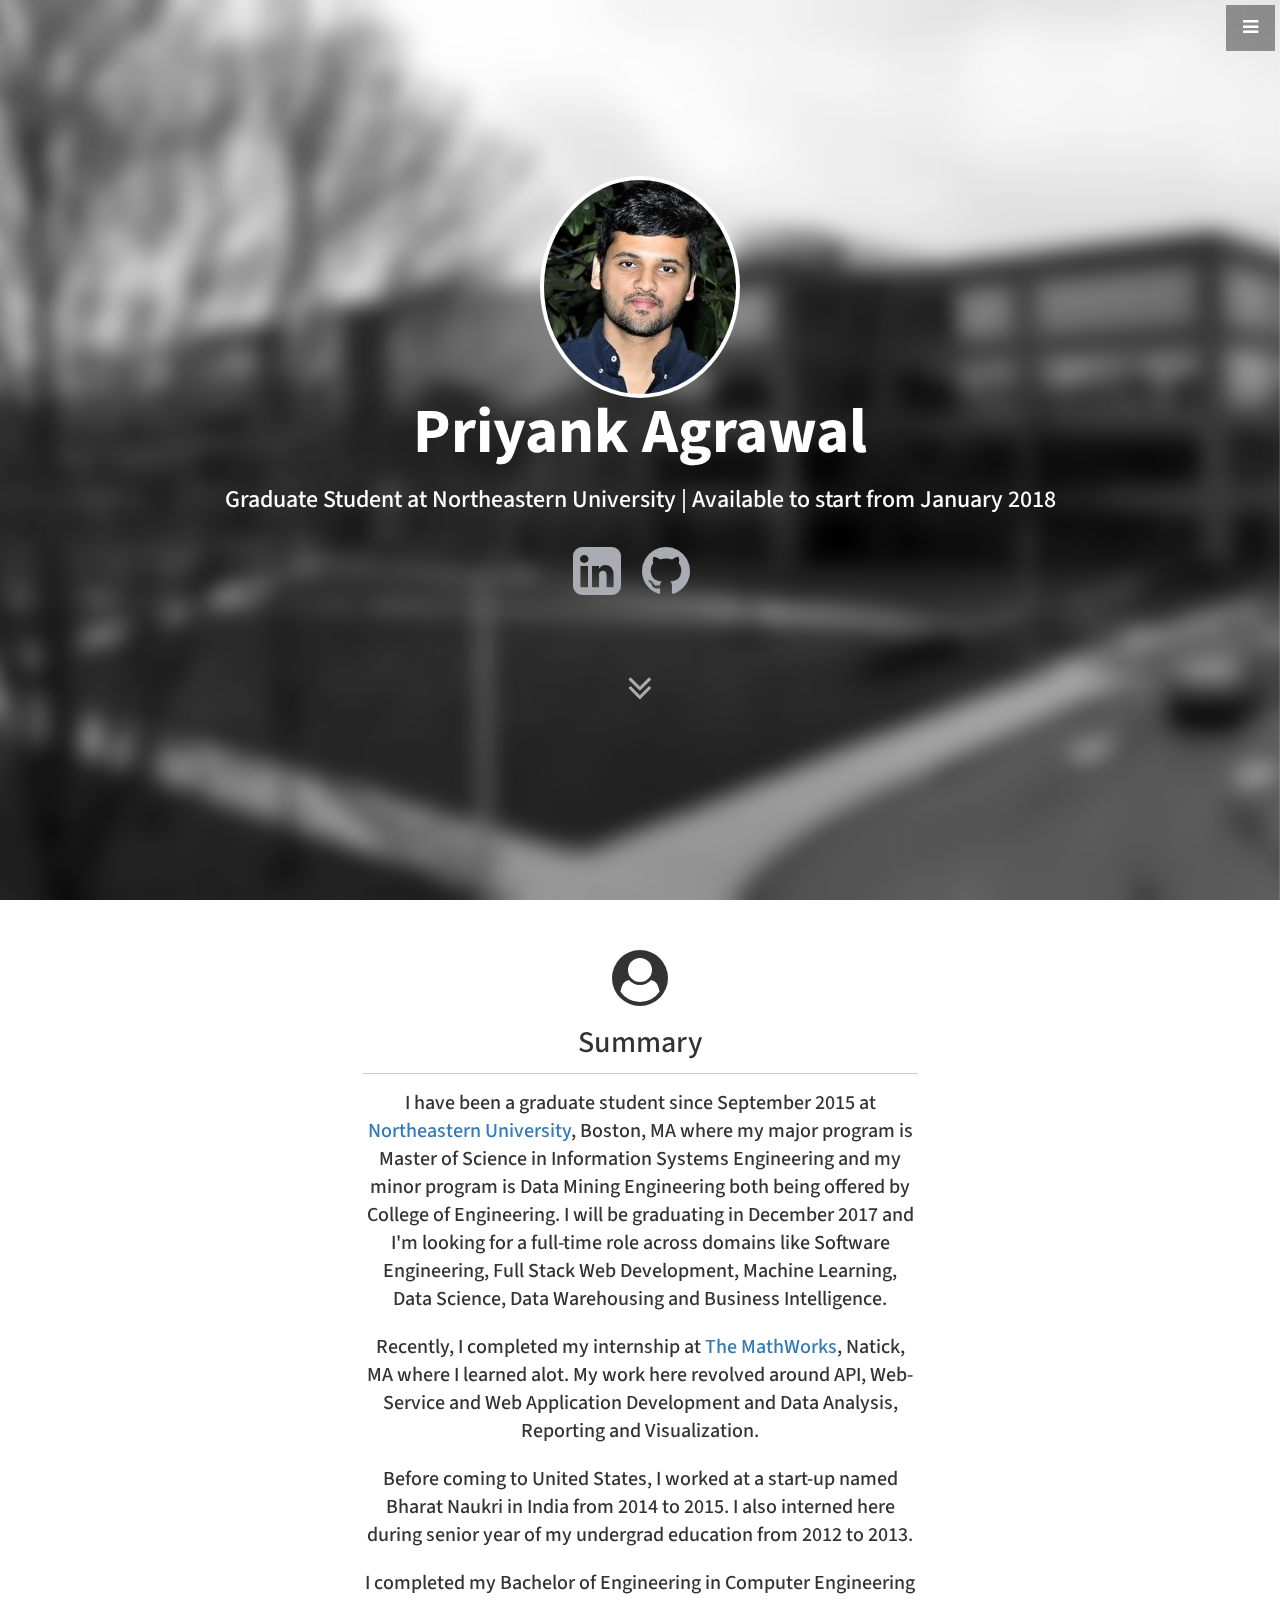
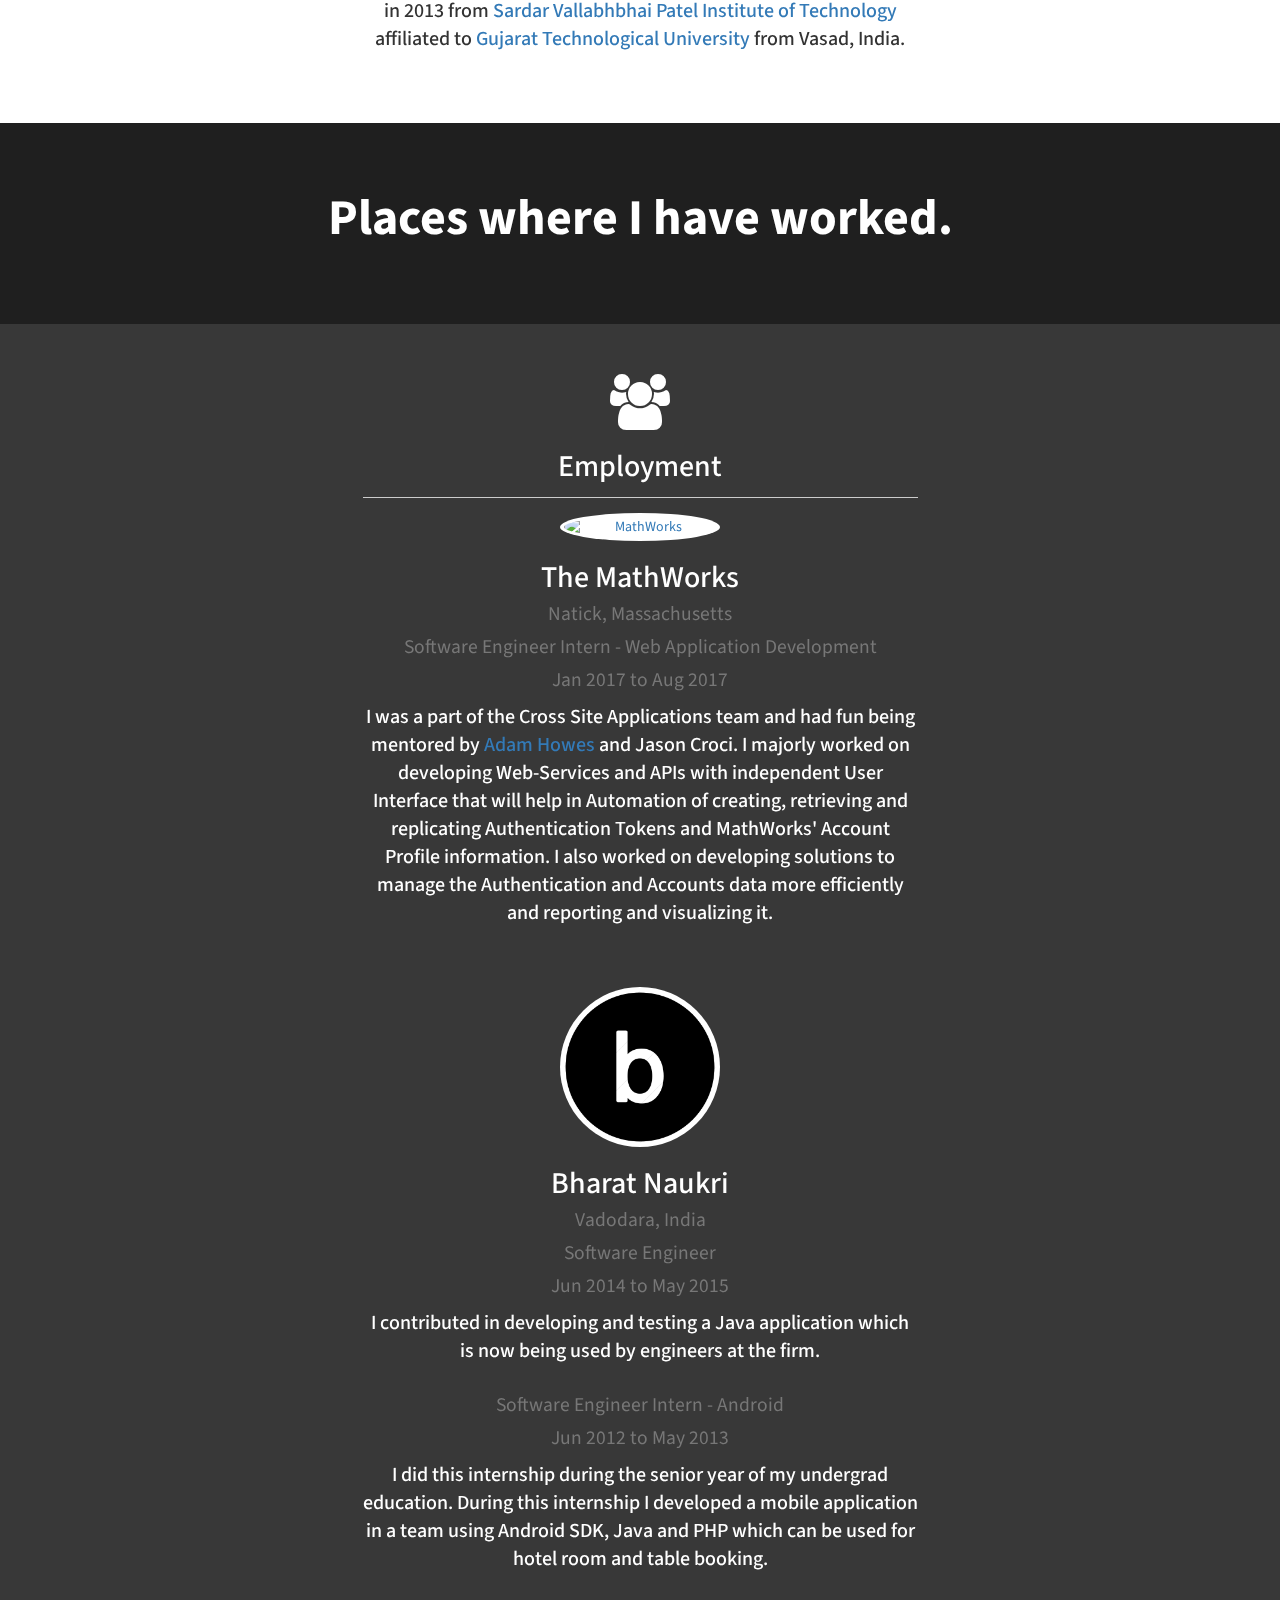
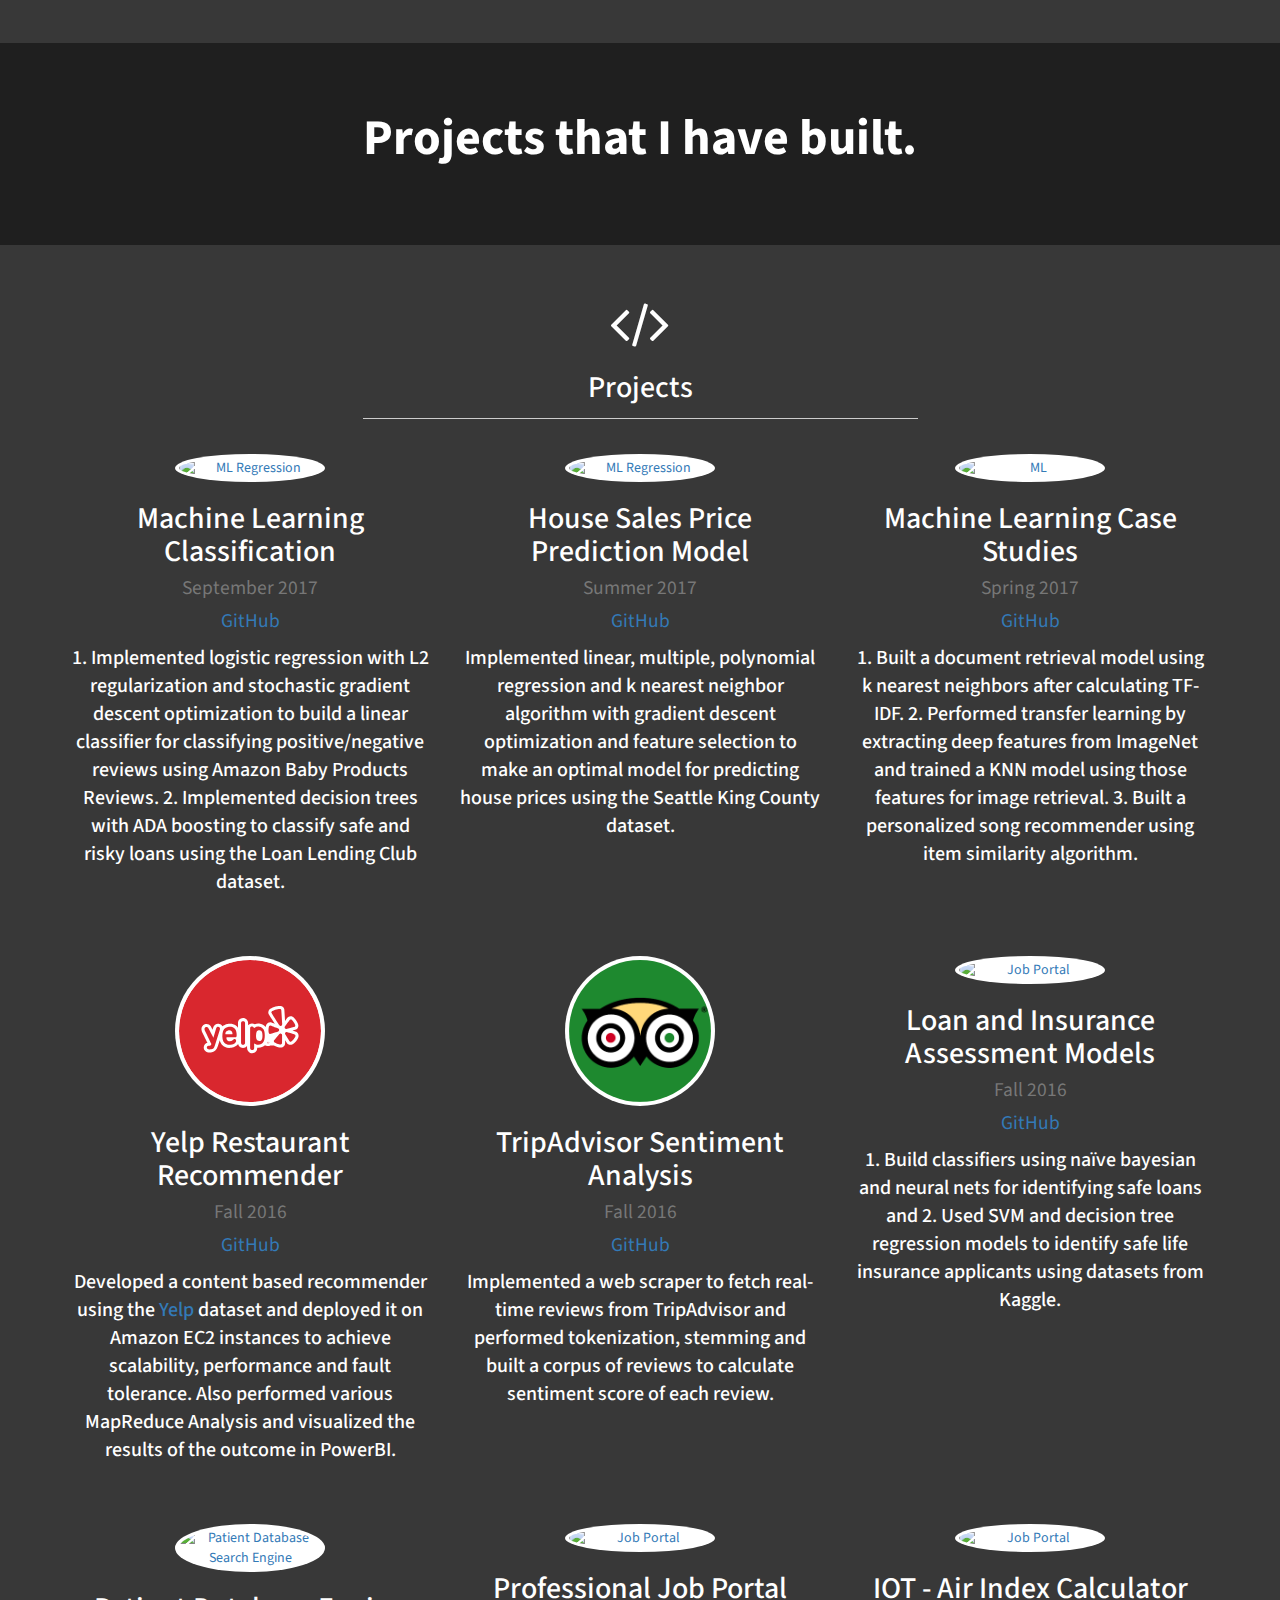
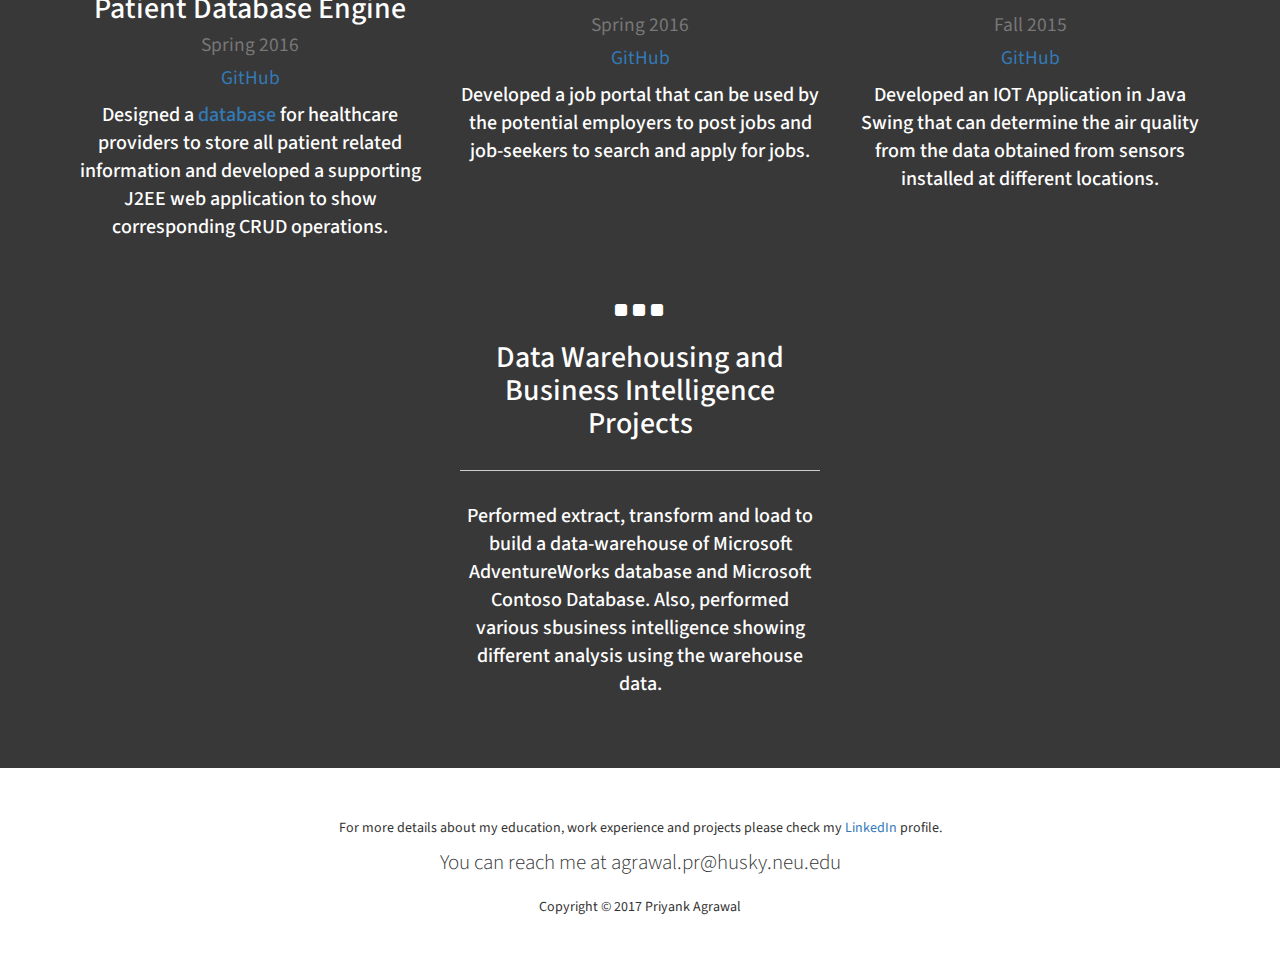
==== index.html @ e5035515 "new project added and formatting" ====
<!DOCTYPE html>
<html lang="en">

<head>
    <meta charset="utf-8">
    <meta http-equiv="X-UA-Compatible" content="IE=edge">
    <meta name="viewport" content="width=device-width, initial-scale=1">
    <meta name="description" content="">
    <meta name="author" content="">

    <title>Priyank Agrawal</title>

    <!-- Bootstrap Core CSS -->
    <link href="css/bootstrap.min.css" rel="stylesheet">

    <!-- Custom CSS -->
    <link href="css/style.css" rel="stylesheet">

    <!-- Custom Fonts -->
    <link href="font-awesome/css/font-awesome.min.css" rel="stylesheet" type="text/css">
    <link rel="stylesheet" href="https://cdnjs.cloudflare.com/ajax/libs/font-awesome/4.7.0/css/font-awesome.min.css">
    <link href="https://fonts.googleapis.com/css?family=Source+Sans+Pro:300,400,700,300italic,400italic,700italic" rel="stylesheet" type="text/css">

    <!-- Favicons -->
    <link rel="shortcut icon" href="img/favicon.png" >
</head>

<body>
    <!-- Navigation begins -->
    <a id="menu-toggle" href="#" class="btn btn-dark btn-lg toggle"><i class="fa fa-bars"></i></a>
    <nav id="sidebar-wrapper">
        <ul class="sidebar-nav">
            <a id="menu-close" href="#" class="btn btn-light btn-lg pull-right toggle"><i class="fa fa-times"></i></a>
            <li class="sidebar-brand">
                <a href="" onclick=$("#menu-close").click();>Priyank Agrawal</a>
            </li>
            <li>
                <a href="#home" onclick=$("#menu-close").click();>Home</a>
            </li>
            <li>
                <a href="#summary" onclick=$("#menu-close").click();>Summary</a>
            </li>
            <li>
                <a href="#work" onclick=$("#menu-close").click();>Employment</a>
            </li>
            <li>
                <a href="#projects" onclick=$("#menu-close").click();>Projects</a>
            </li>
        </ul>
    </nav>
    <!-- Navigation ends -->

    <!-- Home begins -->
    <header id="home" class="header">
        <div class="blurImg">
            <div class="image"></div>
            <div class="blur blurimage"></div>
        </div>

        <div class="text-vertical-center">
            <img class="img-responsive img-circle center-block grow" src="img/priyank.jpg" width="200px" alt="Priyank Agrawal">
            <h1>Priyank Agrawal</h1>
            <h3>Graduate Student at Northeastern University | Available to start from January 2018</h3>
            <br>
            <a target="_blank" href="https://www.linkedin.com/in/agrawalpriyank1"><span class="fa fa-linkedin-square fa-4x"></span></a>&nbsp;&nbsp;&nbsp;&nbsp;&nbsp;&nbsp;
            <a target="_blank" href="https://github.com/agrawal-priyank"><span class="fa fa-github fa-4x" aria-hidden="true"></span></a>&nbsp;&nbsp;&nbsp;&nbsp;&nbsp;&nbsp;
            <br>
            <br>
            <br>
            <a href="#summary" class="btn page-scroll">
                <i class="fa fa-angle-double-down animated"></i>
            </a>
        </div>
    </header>
    <!-- Home ends -->

    <!-- Summary begins -->
    <section id="summary" class="summary">
        <div class="container">
            <div class="row">
                <div class="col-lg-3"></div>
                <div class="col-lg-6 text-center">
                    <i class="fa fa-user-circle fa-4x"></i>
                    <h2>Summary</h2>
                    <hr>
                    <p class="lead">
                      I have been a graduate student since September 2015 at <a target="_blank" href="http://www.northeastern.edu">Northeastern University</a>, Boston, MA
                      where my major program is Master of Science in Information Systems Engineering and my minor program is Data Mining Engineering both being offered by
                      College of Engineering. I will be graduating in December 2017 and I'm looking for a full-time role across domains like Software Engineering,
                      Full Stack Web Development, Machine Learning, Data Science, Data Warehousing and Business Intelligence.
                    </p>

                    <p class="lead">
                      Recently, I completed my internship at <a target="_blank" href="http://www.mathworks.com">The MathWorks</a>, Natick, MA where I learned alot.
                      My work here revolved around API, Web-Service and Web Application Development and Data Analysis, Reporting and Visualization.
                    </p>

                    <p class="lead">
                      Before coming to United States, I worked at a start-up named Bharat Naukri in India from 2014 to 2015. I also interned here during senior year of my
                      undergrad education from 2012 to 2013.
                    </p>

                    <p class="lead">I completed my Bachelor of Engineering in Computer Engineering in 2013 from <a target="_blank" href="http://svitvasad.ac.in/svit">Sardar
                      Vallabhbhai Patel Institute of Technology</a> affiliated to <a target="_blank" href="http://gtu.ac.in">Gujarat Technological University</a> from Vasad,
                      India.
                    </p>
                </div>
                <div class="col-lg-3"></div>
            </div>
        </div>
        <!-- /.container -->
    </section>
    <!-- Summary ends -->

    <!-- Work Image begins-->
    <section id="workimage" class="content-section text-center">
        <div class="text-container">
            <p><strong>Places where I have worked.</strong></p>
        </div>
    </section>
    <!-- Work Image ends -->

    <!-- Work begins -->
    <section id="work" class="work">
        <div class="container">
            <div class="row" id="workheading">
                <div class="col-lg-3"></div>
                <div class="col-lg-6 text-center">
                <i class="fa fa-group fa-4x"></i>
                <h2>Employment</h2>
                <hr>
                </div>
                <div class="col-lg-3"></div>
            </div>

            <div class="row" id="mathworks">
                <div class="col-lg-3"></div>
                <div class="col-lg-6 text-center">
                    <a target="_blank" href="http://www.mathworks.com">
                    <img class="img-responsive img-circle center-block grow" src="img/matlab-icon.png" width="160px" alt="MathWorks"></a>
                    <h2><span>The MathWorks</span><br>
                    <small>Natick, Massachusetts</small><br>
                    <small>Software Engineer Intern - Web Application Development</small><br>
                    <small>Jan 2017 to Aug 2017</small>
                    </h2>
                    <p class="lead">
                      I was a part of the Cross Site Applications team and had fun being mentored by <a target="_blank" href="https://www.linkedin.com/in/ahowes">Adam Howes</a>
                      and Jason Croci. I majorly worked on developing Web-Services and APIs with independent User Interface that will help in Automation of creating, retrieving and replicating
                      Authentication Tokens and MathWorks' Account Profile information. I also worked on developing solutions to manage the Authentication and Accounts data more
                      efficiently and reporting and visualizing it.
                    </P>
                </div>
                <div class="col-lg-3"></div>
            </div>

            <br>
            <br>

            <div class="row" id="bharatnaukri">
                <div class="col-lg-3"></div>
                <div class="col-lg-6 text-center">
                    <img class="img-responsive img-circle center-block grow bharatnaukri" src="img/ba.png" width="160px" alt="Bhart Naukri">
                    <h2><span>Bharat Naukri</span><br>
                    <small>Vadodara, India</small><br>
                    <small>Software Engineer</small><br>
                    <small>Jun 2014 to May 2015</small><br>
                    </h2>
                    <p class="lead">
                     I contributed in developing and testing a Java application which is now being used by engineers at the firm.
                    </p>
                    <h2>
                    <small>Software Engineer Intern - Android</small><br>
                    <small>Jun 2012 to May 2013</small><br>
                    </h2>
                    <p class="lead">
                     I did this internship during the senior year of my undergrad education. During this internship I developed a mobile application in a team
                     using Android SDK, Java and PHP which can be used for hotel room and table booking.
                    </p>
                </div>
                <div class="col-lg-3"></div>
            </div>
        </div>
        <!-- /.container -->
    </section>
    <!-- Work ends -->

    <!-- Projects Image begins-->
    <section id="projectimage" class="content-section text-center">
        <div class="text-container">
            <p><strong>Projects that I have built.</strong></p>
        </div>
    </section>
    <!-- Projects Image ends -->

    <!-- Projects begins -->
    <section id="projects" class="projects">
        <div class="container">
            <div class="row" id="projectsheading">
                <div class="col-lg-3"></div>
                <div class="col-lg-6 text-center">
                <i class="fa fa-code fa-4x"></i>
                <h2>Projects</h2>
                <hr>
                </div>
                <div class="col-lg-3"></div>
            </div>

            <br>

            <div class="row">
              <div class="col-lg-4 text-center">
                  <a target="_blank" href="https://github.com/agrawal-priyank/machine-learning-classification">
                  <img class="img-responsive img-circle center-block grow" src="img/ml.jpg" width="150px" alt="ML Regression"></a>
                  <h2><span>Machine Learning Classification</span><br>
                  <small>September 2017</small><br>
                  <small><a target="_blank" href="https://github.com/agrawal-priyank/machine-learning-classification">GitHub</a></small>
                  </h2>
                  <p class="lead">
                    1. Implemented logistic regression with L2 regularization and stochastic gradient descent optimization to build a linear classifier for classifying positive/negative reviews using Amazon Baby Products Reviews.
                    2. Implemented decision trees with ADA boosting to classify safe and risky loans using the Loan Lending Club dataset.
                  </p>
              </div>

              <div class="col-lg-4 text-center">
                  <a target="_blank" href="https://github.com/agrawal-priyank/machine-learning-regression">
                  <img class="img-responsive img-circle center-block grow" src="img/house.jpg" width="150px" alt="ML Regression"></a>
                  <h2><span>House Sales Price Prediction Model</span><br>
                  <small>Summer 2017</small><br>
                  <small><a target="_blank" href="https://github.com/agrawal-priyank/machine-learning-regression">GitHub</a></small>
                  </h2>
                  <p class="lead">
                    Implemented linear, multiple, polynomial regression and k nearest neighbor algorithm with gradient descent optimization and feature selection to make an optimal model for predicting house prices using the
                    Seattle King County dataset.
                  </p>
              </div>

              <div class="col-lg-4 text-center">
                  <a target="_blank" href="https://github.com/agrawal-priyank/machine-learning-case-studies">
                  <img class="img-responsive img-circle center-block grow" src="img/ml.jpg" width="150px" alt="ML"></a>
                  <h2><span>Machine Learning Case Studies</span><br>
                  <small>Spring 2017</small><br>
                  <small><a target="_blank" href="https://github.com/agrawal-priyank/machine-learning-case-studies">GitHub</a></small>
                  </h2>
                  <p class="lead">
                    1. Built a document retrieval model using k nearest neighbors after calculating TF-IDF.
                    2. Performed transfer learning by extracting deep features from ImageNet and trained a KNN model using those features for image retrieval.
                    3. Built a personalized song recommender using item similarity algorithm.
                  </p>
              </div>
            </div>

            <br>
            <br>

            <div class="row">
                <div class="col-lg-4 text-center">
                    <a target="_blank" href="https://www.yelp.com/dataset_challenge">
                    <img class="img-responsive img-circle center-block grow" src="img/yelp.svg" width="150px" alt="Yelp"></a>
                    <h2><span>Yelp Restaurant Recommender</span><br>
                    <small>Fall 2016</small><br>
                    <small><a target="_blank" href="https://github.com/agrawal-priyank/Restaurant-Recommender-System-AWS-Hadoop-MapReduce">GitHub</a></small>
                    </h2>
                    <p class="lead">
                      Developed a content based recommender using the <a target="_blank" href="https://www.yelp.com/dataset_challenge">Yelp</a> dataset and deployed it on Amazon EC2
                      instances to achieve scalability, performance and fault tolerance. Also performed various MapReduce Analysis and visualized the results of the outcome in PowerBI.
                    </p>
                </div>

                <div class="col-lg-4 text-center">
                    <a target="_blank" href="http://www.tripadvisor.com/Hotel_Review-g37209-d1762915-Reviews-JW_Marriott_Indianapolis-Indianapolis_Indiana.html">
                    <img class="img-responsive img-circle center-block grow" src="img/tripadvisor.png" width="150px" alt="Trip Advisor"></a>
                    <h2><span>TripAdvisor Sentiment Analysis</span><br>
                    <small>Fall 2016</small><br>
                    <small><a target="_blank" href="https://github.com/agrawal-priyank/Web-Scraper-Sentiment-Analysis-TripAdvisor">GitHub</a></small>
                    </h2>
                    <p class="lead">Implemented a web scraper to fetch real-time reviews from TripAdvisor and performed tokenization, stemming and built a corpus of reviews to calculate sentiment score of each review.
                    </p>
                </div>

                <div class="col-lg-4 text-center">
                    <a target="_blank" href="https://www.kaggle.com/">
                    <img class="img-responsive img-circle center-block grow" src="img/kaggle.png" width="150px" alt="Job Portal"></a>
                    <h2><span>Loan and Insurance Assessment Models</span><br>
                    <small>Fall 2016</small><br>
                    <small><a target="_blank" href="https://github.com/agrawal-priyank/Machine-Learning-Models-For-Insurance-Loan-Applicants">GitHub</a></small>
                    </h2>
                    <p class="lead">
                      1. Build classifiers using naïve bayesian and neural nets for identifying safe loans and
                      2. Used SVM and decision tree regression models to identify safe life insurance applicants using datasets from Kaggle.
                    </p>
                </div>
            </div>

            <br>
            <br>

            <div class="row">
                <div class="col-lg-4 text-center">
                    <a target="_blank" href="https://github.com/agrawal-priyank/Patient-Database-Search-Engine">
                    <img class="img-responsive img-circle center-block grow" src="img/database.svg" width="150px" alt="Patient Database Search Engine"></a>
                    <h2><span>Patient Database Engine</span><br>
                    <small>Spring 2016</small><br>
                    <small><a target="_blank" href="https://github.com/agrawal-priyank/Patient-Database-Search-Engine">GitHub</a></small>
                    </h2>
                    <p class="lead">Designed a <a target="_blank" href="https://github.com/agrawal-priyank/Patient-Database-Search-Engine/blob/master/model/Patient_Model_PARSd.jpeg">database</a>
                      for healthcare providers to store all patient related information and developed a supporting J2EE web application to show corresponding CRUD operations.</p>
                </div>

                <div class="col-lg-4 text-center">
                    <a target="_blank" href="https://github.com/agrawal-priyank/Job-Portal-Full-Stack-Web-Application">
                    <img class="img-responsive img-circle center-block grow" src="img/job.svg" width="150px" alt="Job Portal"></a>
                    <h2><span>Professional Job Portal</span><br>
                    <small>Spring 2016</small><br>
                    <small><a target="_blank" href="https://github.com/agrawal-priyank/Job-Portal-Full-Stack-Web-Application">GitHub</a></small>
                    </h2>
                    <p class="lead">Developed a job portal that can be used by the potential employers to post jobs and job-seekers to search and apply for jobs.</p>
                </div>

                <div class="col-lg-4 text-center">
                    <a target="_blank" href="https://github.com/agrawal-priyank/Internet-Of-Things-Smart-Air-Index-Calculator">
                    <img class="img-responsive img-circle center-block grow" src="img/iot.png" width="150px" alt="Job Portal"></a>
                    <h2><span>IOT - Air Index Calculator</span><br>
                    <small>Fall 2015</small><br>
                    <small><a target="_blank" href="https://github.com/agrawal-priyank/Internet-Of-Things-Smart-Air-Index-Calculator">GitHub</a></small>
                    </h2>
                    <p class="lead">Developed an IOT Application in Java Swing that can determine the air quality from the data obtained from sensors installed at different locations.</p>
                </div>
            </div>

            <br>
            <br>

            <div class="row">
                <div class="col-lg-4"></div>
                <div class="col-lg-4 text-center">
                  <i class="fa fa-square fa-1x"></i>&nbsp;
                  <i class="fa fa-square fa-1x"></i>&nbsp;
                  <i class="fa fa-square fa-1x"></i>&nbsp;
                  <h2><span>Data Warehousing and Business Intelligence Projects</span><br>
                  <hr>
                  </h2>
                  <p class="lead">Performed extract, transform and load to build a data-warehouse of Microsoft AdventureWorks database and Microsoft Contoso Database.
                  Also, performed various sbusiness intelligence showing different analysis using the warehouse data.</p>
                </div>
                <div class="col-lg-4"></div>
            </div>
        </div>
        <!-- /.container -->
    </section>
    <!-- Projects ends -->

    <!-- Footer begins -->
    <footer>
        <div class="container text-center">
            <p>For more details about my education, work experience and projects please check my <a target="_blank" href="https://www.linkedin.com/in/agrawalpriyank1/">LinkedIn</a> profile.</p>
            <p class="lead">You can reach me at agrawal.pr@husky.neu.edu</p>
            <p>Copyright &copy; 2017 Priyank Agrawal</p>
        </div>
    </footer>
    <!-- Footer ends -->

    <!-- Bact to top begins -->
    <a id="back-to-top" href="#" class="btn btn-dark btn-lg back-to-top" role="button"><span class="glyphicon glyphicon-chevron-up"></span></a>
    <!-- Bact to top ends -->

    <!-- jQuery -->
    <script src="js/jquery.js"></script>

    <!-- Bootstrap Core JavaScript -->
    <script src="js/bootstrap.min.js"></script>

    <!-- Custom Theme JavaScript -->
    <script>
    // Closes the sidebar menu
    $("#menu-close").click(function(e) {
        e.preventDefault();
        $("#sidebar-wrapper").toggleClass("active");
    });
    // Opens the sidebar menu
    $("#menu-toggle").click(function(e) {
        e.preventDefault();
        $("#sidebar-wrapper").toggleClass("active");
    });
    // Scrolls to the selected menu item on the page
    $(function() {
        $('a[href*=#]:not([href=#],[data-toggle],[data-target],[data-slide])').click(function() {
            if (location.pathname.replace(/^\//, '') == this.pathname.replace(/^\//, '') || location.hostname == this.hostname) {
                var target = $(this.hash);
                target = target.length ? target : $('[name=' + this.hash.slice(1) + ']');
                if (target.length) {
                    $('html,body').animate({
                        scrollTop: target.offset().top
                    }, 1000);
                    return false;
                }
            }
        });
    });
    //#to-top button appears after scrolling
    var fixed = false;
    $(document).scroll(function() {
        if ($(this).scrollTop() > 250) {
            if (!fixed) {
                fixed = true;
                // $('#to-top').css({position:'fixed', display:'block'});
                $('#to-top').show("slow", function() {
                    $('#to-top').css({
                        position: 'fixed',
                        display: 'block'
                    });
                });
            }
        } else {
            if (fixed) {
                fixed = false;
                $('#to-top').hide("slow", function() {
                    $('#to-top').css({
                        display: 'none'
                    });
                });
            }
        }
    });
    // Disable Google Maps scrolling
    // See http://stackoverflow.com/a/25904582/1607849
    // Disable scroll zooming and bind back the click event
    var onMapMouseleaveHandler = function(event) {
        var that = $(this);
        that.on('click', onMapClickHandler);
        that.off('mouseleave', onMapMouseleaveHandler);
        that.find('iframe').css("pointer-events", "none");
    }
    var onMapClickHandler = function(event) {
            var that = $(this);
            // Disable the click handler until the user leaves the map area
            that.off('click', onMapClickHandler);
            // Enable scrolling zoom
            that.find('iframe').css("pointer-events", "auto");
            // Handle the mouse leave event
            that.on('mouseleave', onMapMouseleaveHandler);
        }
        // Enable map zooming with mouse scroll when the user clicks the map
    $('.map').on('click', onMapClickHandler);
    </script>

    <!-- Blur Function -->
    <script type="text/javascript">
    (function () {
        $(window).scroll(function () {
            var oVal;
            oVal = $(window).scrollTop() / 500;
            return $('.blur').css('opacity', oVal);
        });
    }.call(this));
    </script>

    <!-- Google Analytics -->
    <script>
    (function(i,s,o,g,r,a,m){i['GoogleAnalyticsObject']=r;i[r]=i[r]||function(){
        (i[r].q=i[r].q||[]).push(arguments)},i[r].l=1*new Date();a=s.createElement(o),
        m=s.getElementsByTagName(o)[0];a.async=1;a.src=g;m.parentNode.insertBefore(a,m)
    })(window,document,'script','https://www.google-analytics.com/analytics.js','ga');
    ga('create', 'UA-99837097-1', 'auto');
    ga('send', 'pageview');
    </script>

    <!-- Back to top -->
    <script>
    $(document).ready(function(){
        $(window).scroll(function () {
            if ($(this).scrollTop() > 50) {
                $('#back-to-top').fadeIn();
            } else {
                $('#back-to-top').fadeOut();
            }
        });
        // scroll body to 0px on click
        $('#back-to-top').click(function () {
            $('#back-to-top').tooltip('hide');
            $('body,html').animate({
                scrollTop: 0
            }, 800);
            return false;
        });
        $('#back-to-top').tooltip('show');
    });
    </script>
</body>
</html>
---- css/style.css ----
/* Body */
html,
body {
    width: 100%;
    height: 100%;
}

body {
    font-family: "Source Sans Pro", "Helvetica Neue", Helvetica, Arial, sans-serif;
}

.text-vertical-center {
    display: table-cell;
    text-align: center;
    vertical-align: middle;
}

.text-vertical-center h1 {
    margin: 0;
    padding: 0;
    font-size: 4.5em;
    font-weight: 700;
}

/* Header */
.header {
    display: table;
    position: relative;
    width: 100%;
    height: 100%;
    -webkit-background-size: cover;
    -moz-background-size: cover;
    background-size: cover;
    -o-background-size: cover;
    padding: 50px 0;
}

header h1, h3 {
    color: white;
}

header .fa, .projects .fa-angle-double-up {
    color: rgb(170,172,179);
}

header .fa:hover, .projects .fa-angle-double-up:hover {
    color: rgb(130,130,130);
}

/* Summary */
.summary {
    background-color: white;
    padding: 50px 0;
}

.summary p {
    font-size: 20px;
    font-weight: 500;
}

/* Work */
.work p {
    font-size: 20px;
    font-weight: 500;
}

.work{
    background-color: rgb(56,56,56);
    padding: 50px 0;
    color: white;
}

/* Projects */
.projects p {
    font-size: 20px;
    font-weight: 500;
}

.projects {
    background-color: rgb(56,56,56);
    padding: 50px 0;
    color: white;
}

/* Resume */
#resume p {
    font-size: 50px;
    color: white;
}

#resume {
    background-color: rgb(77,77,79);
}

#resume .fa {
    color: rgb(130,130,130);
}

#resume .fa:hover {
    color: white;
}

/* Footer */
footer {
    background-color: white;
    padding: 50px 0;
}

/* General Style */
img {
    background-color: #fff;
    padding: 4px;
}

.htmllogo {
    background-color: rgb(36, 36, 36);
}

hr {
    display: block;
    height: 1px;
    border: 0;
    border-top: 1px solid #ccc;
    margin: 1em 0;
    padding: 0;
}

/* Custom Button Styles */
.btn-dark {
    border-radius: 0;
    color: #fff;
    background-color: rgba(0,0,0,0.4);
}

.btn-dark:hover,
.btn-dark:focus,
.btn-dark:active {
    color: #fff;
    background-color: rgba(0,0,0,0.7);
}

.btn-light {
    color: #fff;
    background-color: rgba(0,0,0,0.7);
}

.btn-light:hover,
.btn-light:focus,
.btn-light:active {
    color: #333;
    background-color: rgba(255,255,255,0.8);
}

/* Custom Horizontal Rule */
hr.small {
    max-width: 100px;
}

/* Side Menu*/
#sidebar-wrapper {
    z-index: 1000;
    position: fixed;
    right: 0;
    width: 250px;
    height: 100%;
    transform: translateX(250px);
    overflow-y: auto;
    background: #222;
    -webkit-transition: all 0.4s ease 0s;
    -moz-transition: all 0.4s ease 0s;
    -ms-transition: all 0.4s ease 0s;
    -o-transition: all 0.4s ease 0s;
    transition: all 0.4s ease 0s;
}

.sidebar-nav {
    position: absolute;
    top: 0;
    width: 250px;
    margin: 0;
    padding: 0;
    list-style: none;
}

.sidebar-nav li {
    text-indent: 20px;
    line-height: 40px;
}

.sidebar-nav li a {
    display: block;
    text-decoration: none;
    color: #999;
}

.sidebar-nav li a:hover {
    text-decoration: none;
    color: #fff;
    background: rgba(255,255,255,0.2);
}

.sidebar-nav li a:active,
.sidebar-nav li a:focus {
    text-decoration: none;
}

.sidebar-nav > .sidebar-brand {
    height: 55px;
    font-size: 18px;
    line-height: 55px;
}

.sidebar-nav > .sidebar-brand a {
    color: #999;
}

.sidebar-nav > .sidebar-brand a:hover {
    color: #fff;
    background: none;
}

#menu-toggle {
    z-index: 1;
    position: fixed;
    top: 0;
    right: 0;
}

#menu-close {
    border-radius: 5px;
    background-color: rgb(34,34,34);
    color: white;
    border-style: solid;
    border-color: white;
}

#sidebar-wrapper.active {
    right: 250px;
    width: 250px;
    -webkit-transition: all 0.4s ease 0s;
    -moz-transition: all 0.4s ease 0s;
    -ms-transition: all 0.4s ease 0s;
    -o-transition: all 0.4s ease 0s;
    transition: all 0.4s ease 0s;
}

.toggle {
    margin: 5px 5px 0 0;
}

/* Blur Effect */
.image {
   background: url('../img/mwblur.jpg') no-repeat center center;
}

.blurimage {
   background: #1F1F1F url('../img/mw.jpg') no-repeat center center;
}

.blurImg {
    position: absolute;
    width: 100%;
    height: 100%;
    z-index: -9999;
    top: 0;
    left: 0;
}
.blurImg > div {
    position: fixed;
    width: 100%;
    height: 100vh;
    background-repeat: no-repeat;
    background-size: cover;
    background-position: center center;
}
.blur {
    opacity: 0;
    -ms-filter: "progid:DXImageTransform.Microsoft.Alpha(Opacity=0)";
    filter: alpha(opacity=0);
}

/* Transition Effect */
.grow {
    transition: all .2s ease-in-out;
}

.grow:hover {
    transform: scale(1.1);
}

/* Scroll Button */
.page-scroll {
  width: 70px;
  height: 70px;
  margin-top: 15px;
  padding: 7px 16px;
  border-radius: 100% !important;
  font-size: 40px;
  background: transparent;
}

/* Full Width Image */
#workimage {
    background: #1F1F1F url(../img/ny.jpg) no-repeat center center;
}

#projectimage {
    background: #1F1F1F url(../img/code.png) no-repeat center center;
}

#workimage, #projectimage {
   background-size: cover !important;
   -webkit-background-size: cover !important;
   background-attachment: fixed;
   position: relative;
   width: 100%;
   overflow: hidden;
}

#workimage .text-container, #projectimage .text-container, #resume .text-container {
   padding-top: 60px;
   padding-bottom: 60px;
}

#workimage p, #projectimage p, #workimage .fa, #projectimage .fa {
    font-size: 50px;
    color: white;
}

/* Back to top */
.back-to-top {
    cursor: pointer;
    position: fixed;
    bottom: 5px;
    right: 5px;
    display:none;
    text-decoration: none;
    border-radius: 0;
    color: #fff;
    background-color: rgba(0,0,0,0.4);
}

.back-to-top:hover {
    color: #fff;
    background-color: rgba(0,0,0,0.7);
}
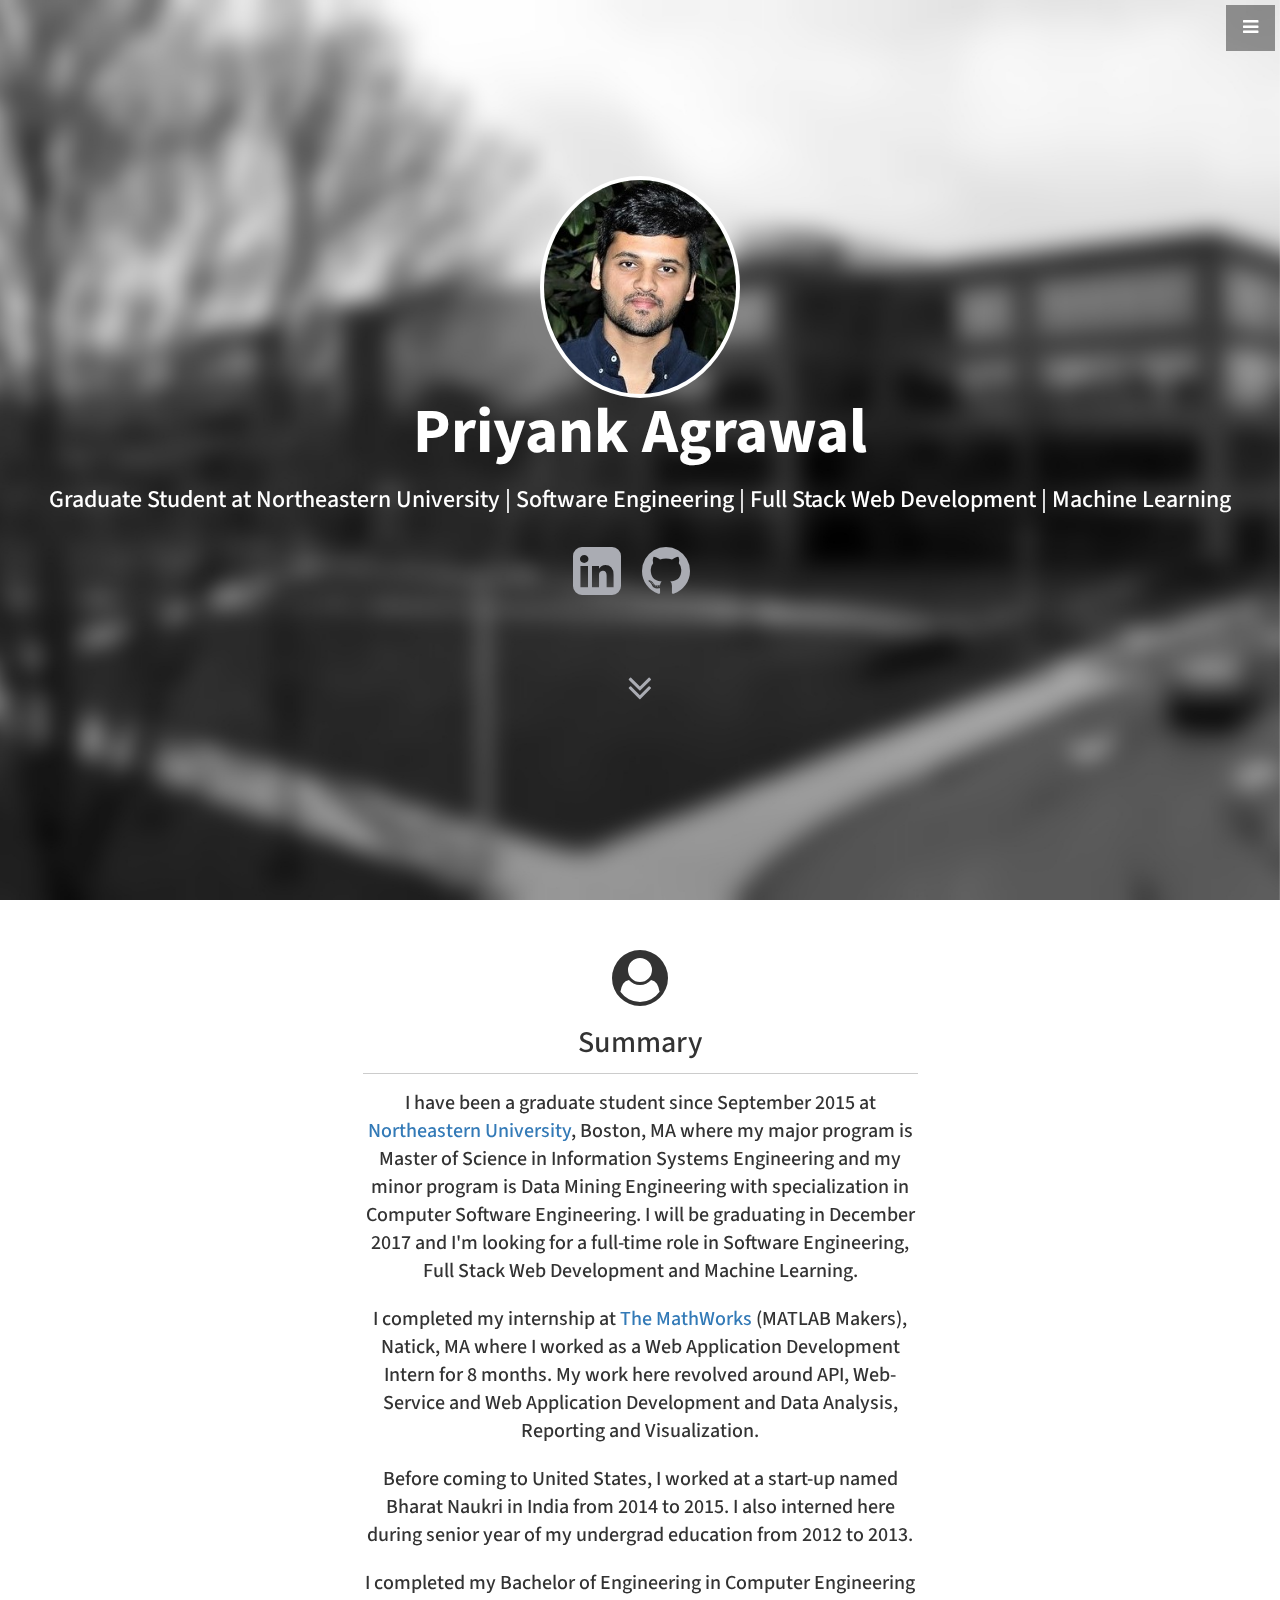
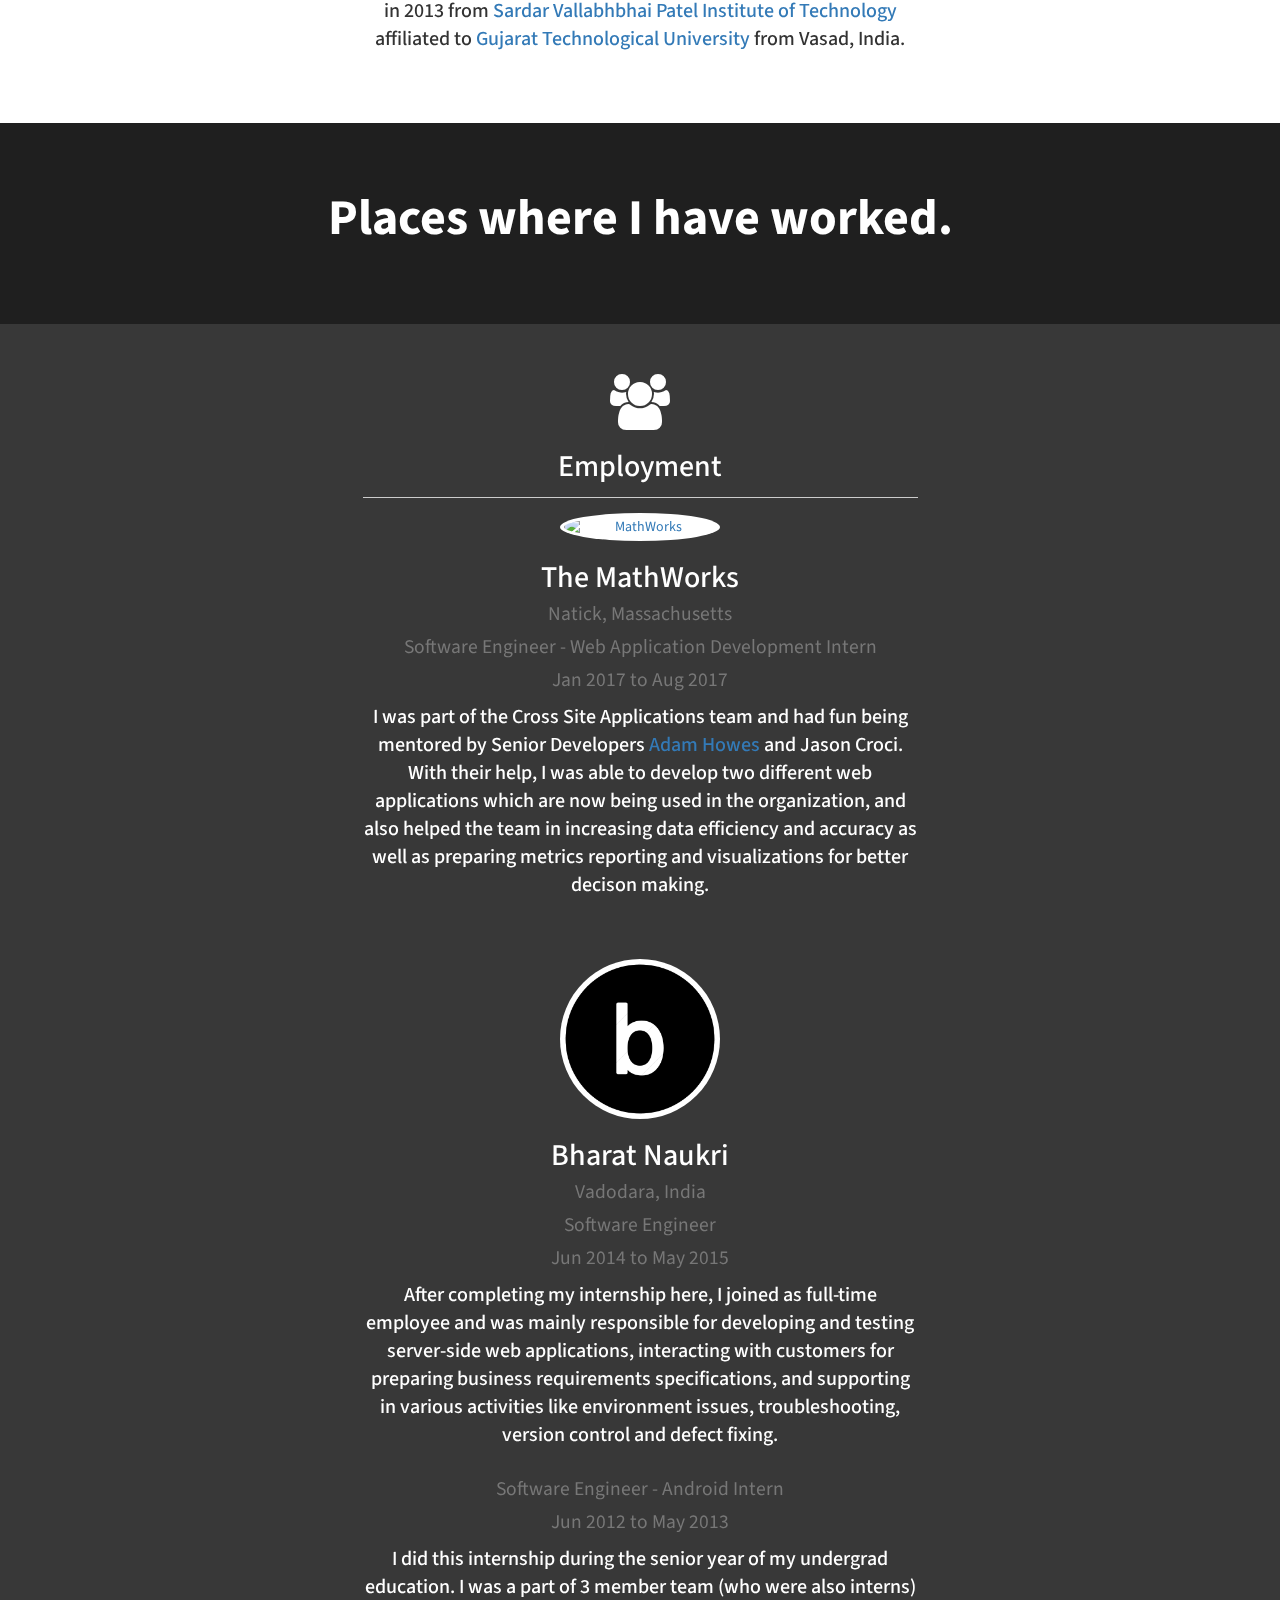
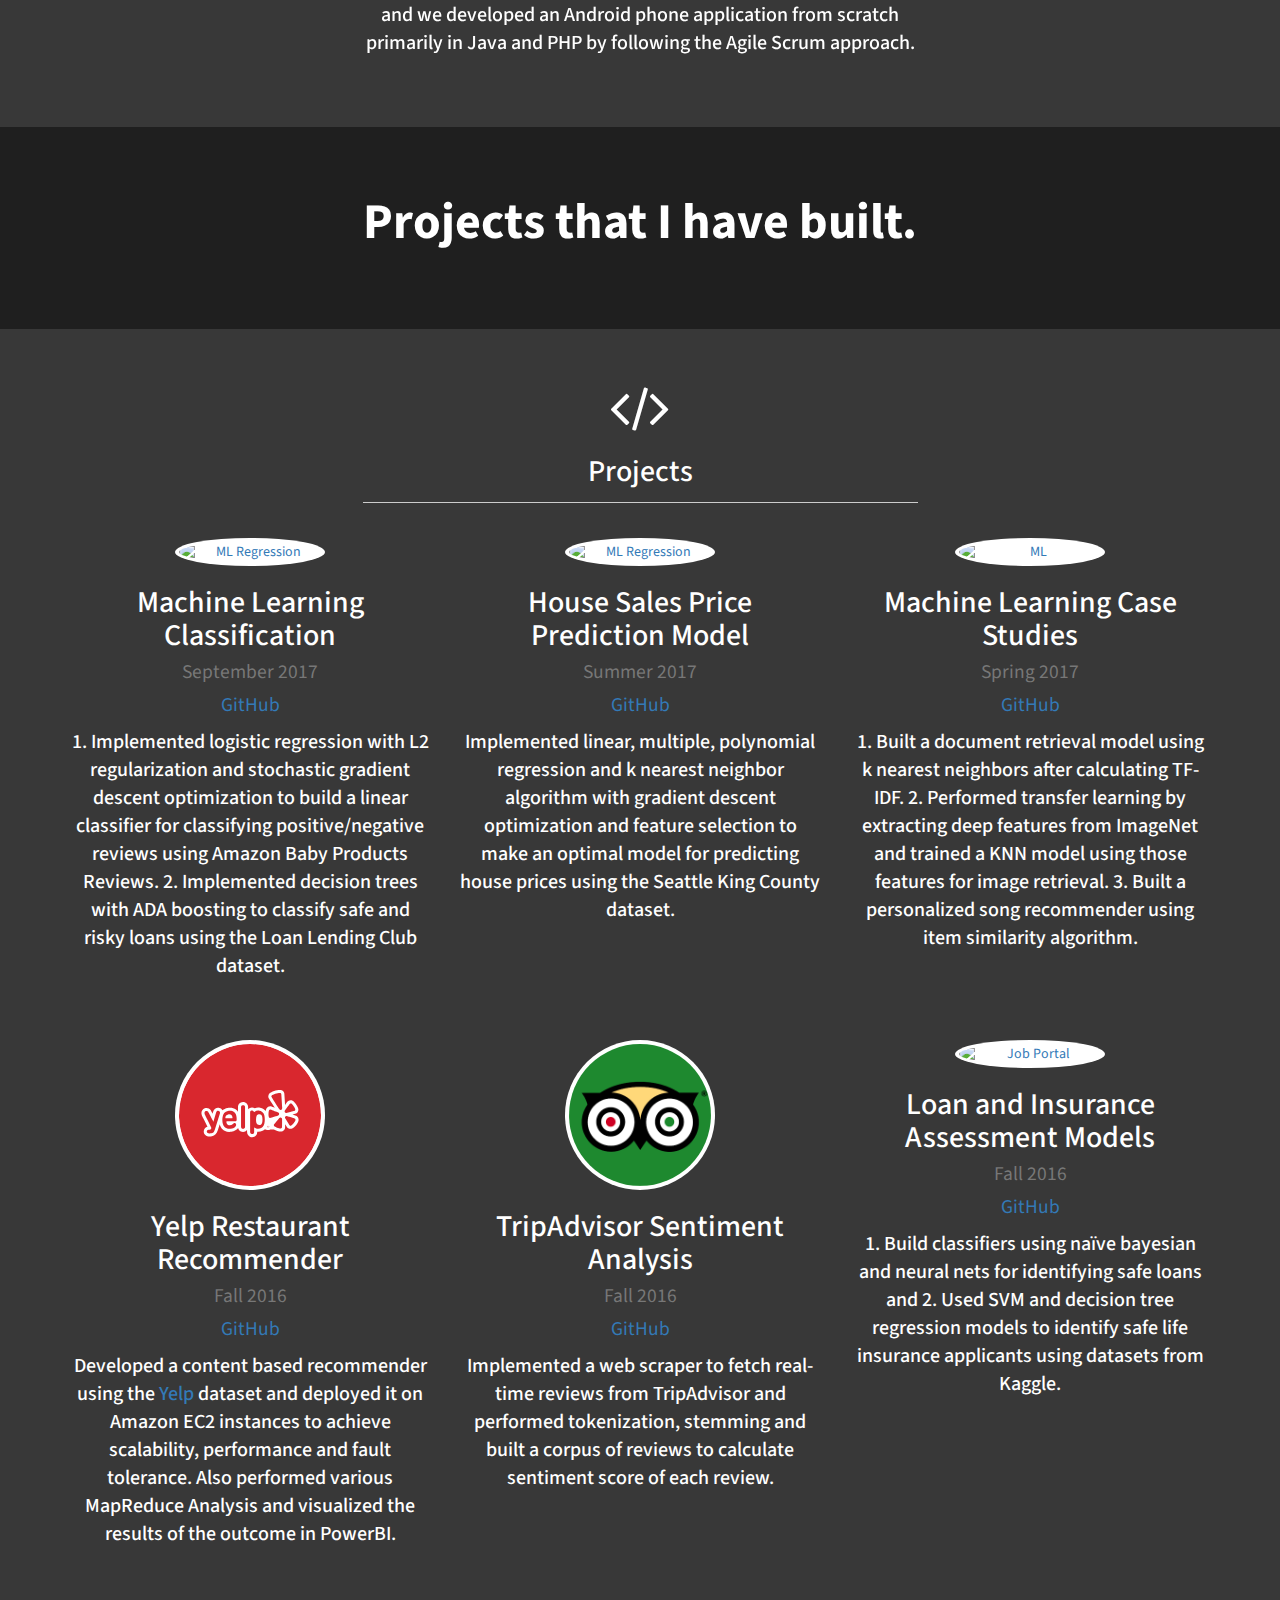
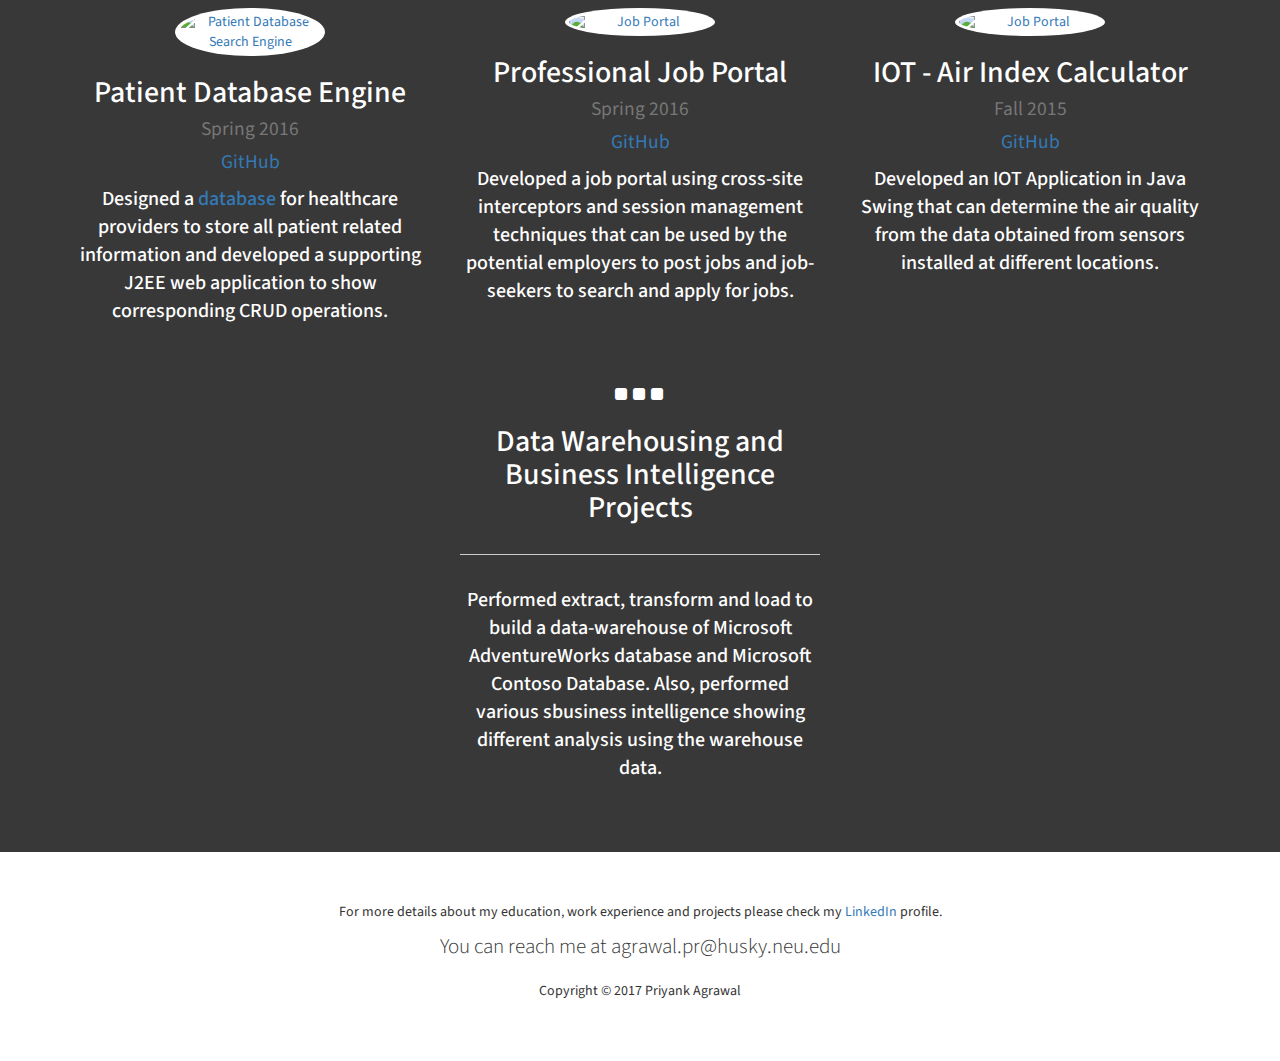
==== commit ac8fdb11: "minore updates" ====
--- a/index.html
+++ b/index.html
@@ -60,7 +60,7 @@
         <div class="text-vertical-center">
             <img class="img-responsive img-circle center-block grow" src="img/priyank.jpg" width="200px" alt="Priyank Agrawal">
             <h1>Priyank Agrawal</h1>
-            <h3>Graduate Student at Northeastern University | Available to start from January 2018</h3>
+            <h3>Graduate Student at Northeastern University | Software Engineering | Full Stack Web Development | Machine Learning</h3>
             <br>
             <a target="_blank" href="https://www.linkedin.com/in/agrawalpriyank1"><span class="fa fa-linkedin-square fa-4x"></span></a>&nbsp;&nbsp;&nbsp;&nbsp;&nbsp;&nbsp;
             <a target="_blank" href="https://github.com/agrawal-priyank"><span class="fa fa-github fa-4x" aria-hidden="true"></span></a>&nbsp;&nbsp;&nbsp;&nbsp;&nbsp;&nbsp;
@@ -84,25 +84,18 @@
                     <h2>Summary</h2>
                     <hr>
                     <p class="lead">
-                      I have been a graduate student since September 2015 at <a target="_blank" href="http://www.northeastern.edu">Northeastern University</a>, Boston, MA
-                      where my major program is Master of Science in Information Systems Engineering and my minor program is Data Mining Engineering both being offered by
-                      College of Engineering. I will be graduating in December 2017 and I'm looking for a full-time role across domains like Software Engineering,
-                      Full Stack Web Development, Machine Learning, Data Science, Data Warehousing and Business Intelligence.
-                    </p>
-
-                    <p class="lead">
-                      Recently, I completed my internship at <a target="_blank" href="http://www.mathworks.com">The MathWorks</a>, Natick, MA where I learned alot.
-                      My work here revolved around API, Web-Service and Web Application Development and Data Analysis, Reporting and Visualization.
-                    </p>
-
-                    <p class="lead">
-                      Before coming to United States, I worked at a start-up named Bharat Naukri in India from 2014 to 2015. I also interned here during senior year of my
-                      undergrad education from 2012 to 2013.
-                    </p>
-
-                    <p class="lead">I completed my Bachelor of Engineering in Computer Engineering in 2013 from <a target="_blank" href="http://svitvasad.ac.in/svit">Sardar
-                      Vallabhbhai Patel Institute of Technology</a> affiliated to <a target="_blank" href="http://gtu.ac.in">Gujarat Technological University</a> from Vasad,
-                      India.
+                      I have been a graduate student since September 2015 at <a target="_blank" href="http://www.northeastern.edu">Northeastern University</a>, Boston, MA where my major program is Master of Science in Information Systems Engineering and my minor program is Data Mining Engineering with specialization in Computer Software Engineering. I will be graduating in December 2017 and I'm looking for a full-time role in Software Engineering, Full Stack Web Development and Machine Learning.
+                    </p>
+
+                    <p class="lead">
+                      I completed my internship at <a target="_blank" href="http://www.mathworks.com">The MathWorks</a> (MATLAB Makers), Natick, MA where I worked as a Web Application Development Intern for 8 months. My work here revolved around API, Web-Service and Web Application Development and Data Analysis, Reporting and Visualization.
+                    </p>
+
+                    <p class="lead">
+                      Before coming to United States, I worked at a start-up named Bharat Naukri in India from 2014 to 2015. I also interned here during senior year of my undergrad education from 2012 to 2013.
+                    </p>
+
+                    <p class="lead">I completed my Bachelor of Engineering in Computer Engineering in 2013 from <a target="_blank" href="http://svitvasad.ac.in/svit">Sardar Vallabhbhai Patel Institute of Technology</a> affiliated to <a target="_blank" href="http://gtu.ac.in">Gujarat Technological University</a> from Vasad, India.
                     </p>
                 </div>
                 <div class="col-lg-3"></div>
@@ -140,14 +133,11 @@
                     <img class="img-responsive img-circle center-block grow" src="img/matlab-icon.png" width="160px" alt="MathWorks"></a>
                     <h2><span>The MathWorks</span><br>
                     <small>Natick, Massachusetts</small><br>
-                    <small>Software Engineer Intern - Web Application Development</small><br>
+                    <small>Software Engineer - Web Application Development Intern</small><br>
                     <small>Jan 2017 to Aug 2017</small>
                     </h2>
                     <p class="lead">
-                      I was a part of the Cross Site Applications team and had fun being mentored by <a target="_blank" href="https://www.linkedin.com/in/ahowes">Adam Howes</a>
-                      and Jason Croci. I majorly worked on developing Web-Services and APIs with independent User Interface that will help in Automation of creating, retrieving and replicating
-                      Authentication Tokens and MathWorks' Account Profile information. I also worked on developing solutions to manage the Authentication and Accounts data more
-                      efficiently and reporting and visualizing it.
+                      I was part of the Cross Site Applications team and had fun being mentored by Senior Developers <a target="_blank" href="https://www.linkedin.com/in/ahowes">Adam Howes</a> and Jason Croci. With their help, I was able to develop two different web applications which are now being used in the organization, and also helped the team in increasing data efficiency and accuracy as well as preparing metrics reporting and visualizations for better decison making.
                     </P>
                 </div>
                 <div class="col-lg-3"></div>
@@ -166,15 +156,14 @@
                     <small>Jun 2014 to May 2015</small><br>
                     </h2>
                     <p class="lead">
-                     I contributed in developing and testing a Java application which is now being used by engineers at the firm.
+                     After completing my internship here, I joined as full-time employee and was mainly responsible for developing and testing server-side web applications, interacting with customers for preparing business requirements specifications, and supporting in various activities like environment issues, troubleshooting, version control and defect fixing. 
                     </p>
                     <h2>
-                    <small>Software Engineer Intern - Android</small><br>
+                    <small>Software Engineer - Android Intern</small><br>
                     <small>Jun 2012 to May 2013</small><br>
                     </h2>
                     <p class="lead">
-                     I did this internship during the senior year of my undergrad education. During this internship I developed a mobile application in a team
-                     using Android SDK, Java and PHP which can be used for hotel room and table booking.
+                     I did this internship during the senior year of my undergrad education. I was a part of 3 member team (who were also interns) and we developed an Android phone application from scratch primarily in Java and PHP by following the Agile Scrum approach.
                     </p>
                 </div>
                 <div class="col-lg-3"></div>
@@ -216,7 +205,7 @@
                   <small><a target="_blank" href="https://github.com/agrawal-priyank/machine-learning-classification">GitHub</a></small>
                   </h2>
                   <p class="lead">
-                    1. Implemented logistic regression with L2 regularization and stochastic gradient descent optimization to build a linear classifier for classifying positive/negative reviews using Amazon Baby Products Reviews.
+                    1. Implemented logistic regression with L2 regularization and stochastic gradient descent optimization to build a linear classifier for classifying positive/negative reviews using Amazon Baby Products Reviews. 
                     2. Implemented decision trees with ADA boosting to classify safe and risky loans using the Loan Lending Club dataset.
                   </p>
               </div>
@@ -229,8 +218,7 @@
                   <small><a target="_blank" href="https://github.com/agrawal-priyank/machine-learning-regression">GitHub</a></small>
                   </h2>
                   <p class="lead">
-                    Implemented linear, multiple, polynomial regression and k nearest neighbor algorithm with gradient descent optimization and feature selection to make an optimal model for predicting house prices using the
-                    Seattle King County dataset.
+                    Implemented linear, multiple, polynomial regression and k nearest neighbor algorithm with gradient descent optimization and feature selection to make an optimal model for predicting house prices using the Seattle King County dataset.
                   </p>
               </div>
 
@@ -261,8 +249,7 @@
                     <small><a target="_blank" href="https://github.com/agrawal-priyank/Restaurant-Recommender-System-AWS-Hadoop-MapReduce">GitHub</a></small>
                     </h2>
                     <p class="lead">
-                      Developed a content based recommender using the <a target="_blank" href="https://www.yelp.com/dataset_challenge">Yelp</a> dataset and deployed it on Amazon EC2
-                      instances to achieve scalability, performance and fault tolerance. Also performed various MapReduce Analysis and visualized the results of the outcome in PowerBI.
+                      Developed a content based recommender using the <a target="_blank" href="https://www.yelp.com/dataset_challenge">Yelp</a> dataset and deployed it on Amazon EC2 instances to achieve scalability, performance and fault tolerance. Also performed various MapReduce Analysis and visualized the results of the outcome in PowerBI.
                     </p>
                 </div>
 
@@ -302,8 +289,7 @@
                     <small>Spring 2016</small><br>
                     <small><a target="_blank" href="https://github.com/agrawal-priyank/Patient-Database-Search-Engine">GitHub</a></small>
                     </h2>
-                    <p class="lead">Designed a <a target="_blank" href="https://github.com/agrawal-priyank/Patient-Database-Search-Engine/blob/master/model/Patient_Model_PARSd.jpeg">database</a>
-                      for healthcare providers to store all patient related information and developed a supporting J2EE web application to show corresponding CRUD operations.</p>
+                    <p class="lead">Designed a <a target="_blank" href="https://github.com/agrawal-priyank/Patient-Database-Search-Engine/blob/master/model/Patient_Model_PARSd.jpeg">database</a> for healthcare providers to store all patient related information and developed a supporting J2EE web application to show corresponding CRUD operations.</p>
                 </div>
 
                 <div class="col-lg-4 text-center">
@@ -313,7 +299,7 @@
                     <small>Spring 2016</small><br>
                     <small><a target="_blank" href="https://github.com/agrawal-priyank/Job-Portal-Full-Stack-Web-Application">GitHub</a></small>
                     </h2>
-                    <p class="lead">Developed a job portal that can be used by the potential employers to post jobs and job-seekers to search and apply for jobs.</p>
+                    <p class="lead">Developed a job portal using cross-site interceptors and session management techniques that can be used by the potential employers to post jobs and job-seekers to search and apply for jobs.</p>
                 </div>
 
                 <div class="col-lg-4 text-center">
@@ -339,8 +325,7 @@
                   <h2><span>Data Warehousing and Business Intelligence Projects</span><br>
                   <hr>
                   </h2>
-                  <p class="lead">Performed extract, transform and load to build a data-warehouse of Microsoft AdventureWorks database and Microsoft Contoso Database.
-                  Also, performed various sbusiness intelligence showing different analysis using the warehouse data.</p>
+                  <p class="lead">Performed extract, transform and load to build a data-warehouse of Microsoft AdventureWorks database and Microsoft Contoso Database. Also, performed various sbusiness intelligence showing different analysis using the warehouse data.</p>
                 </div>
                 <div class="col-lg-4"></div>
             </div>
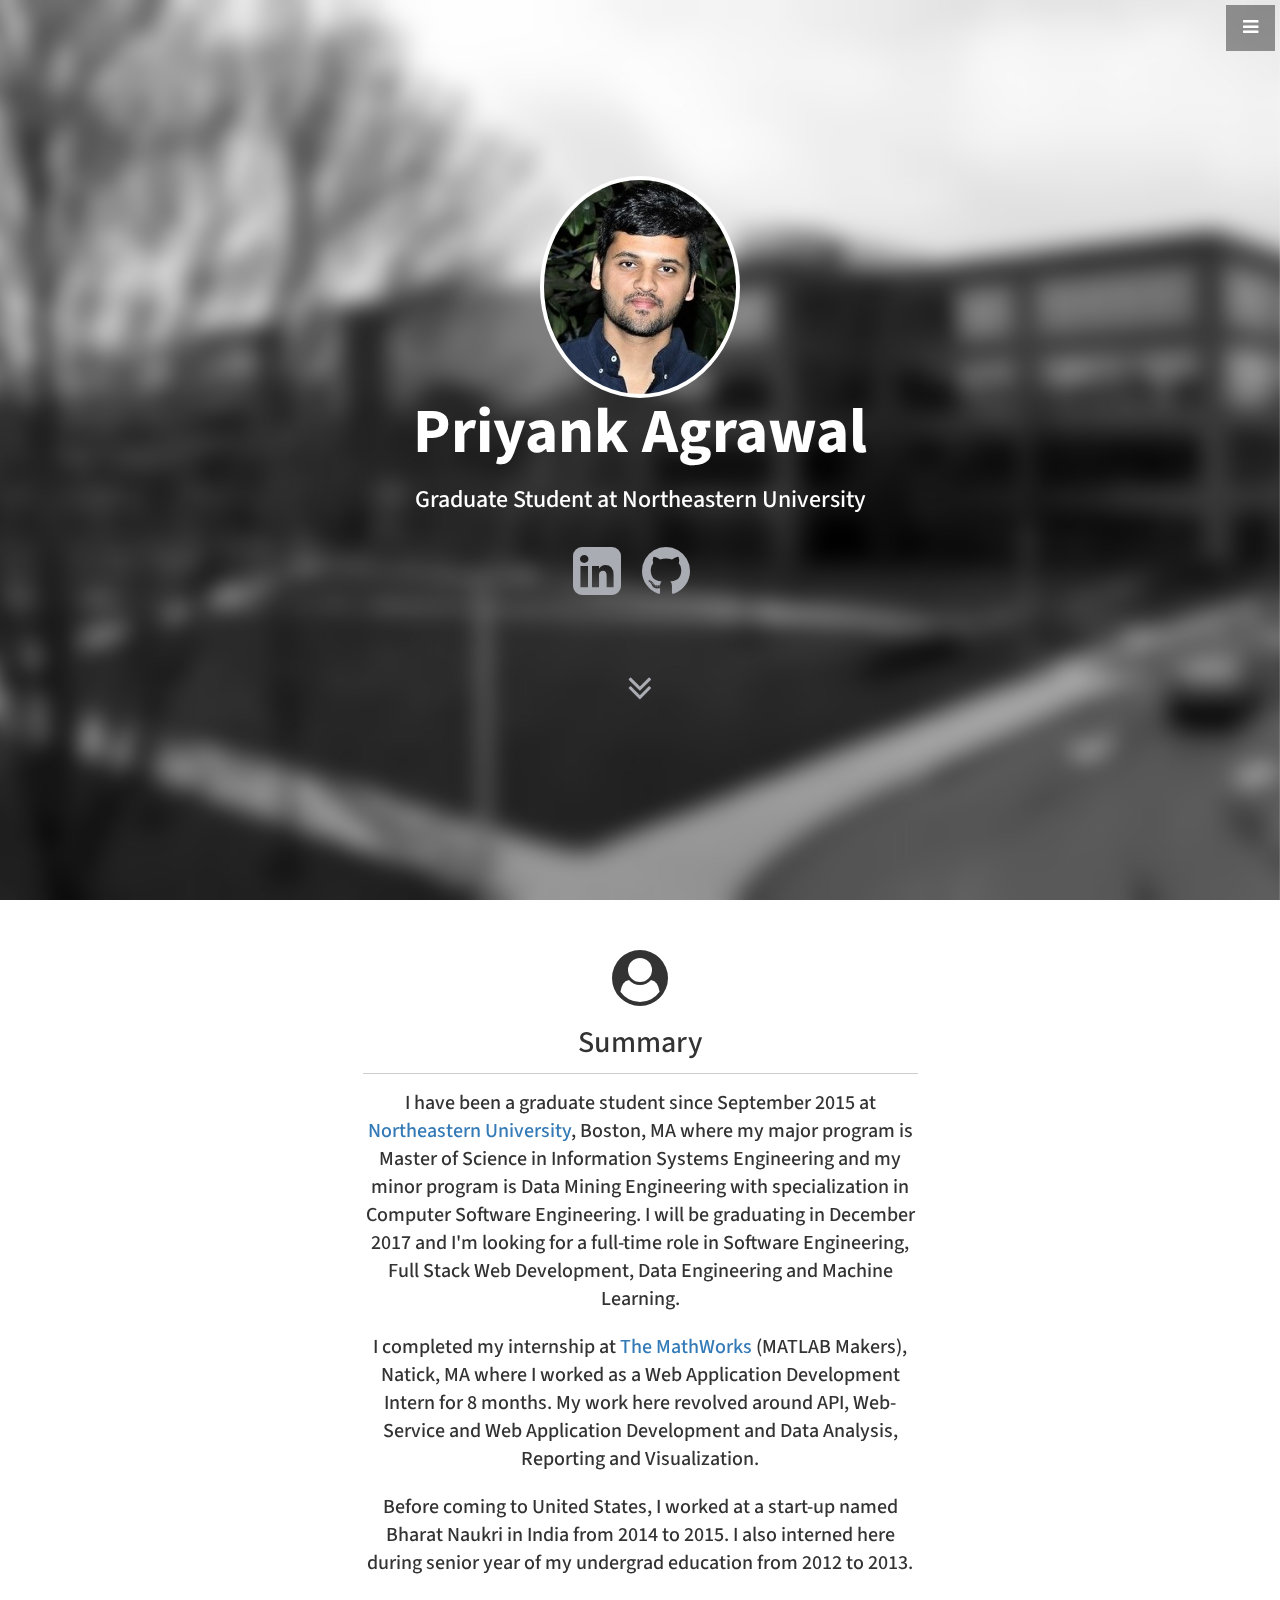
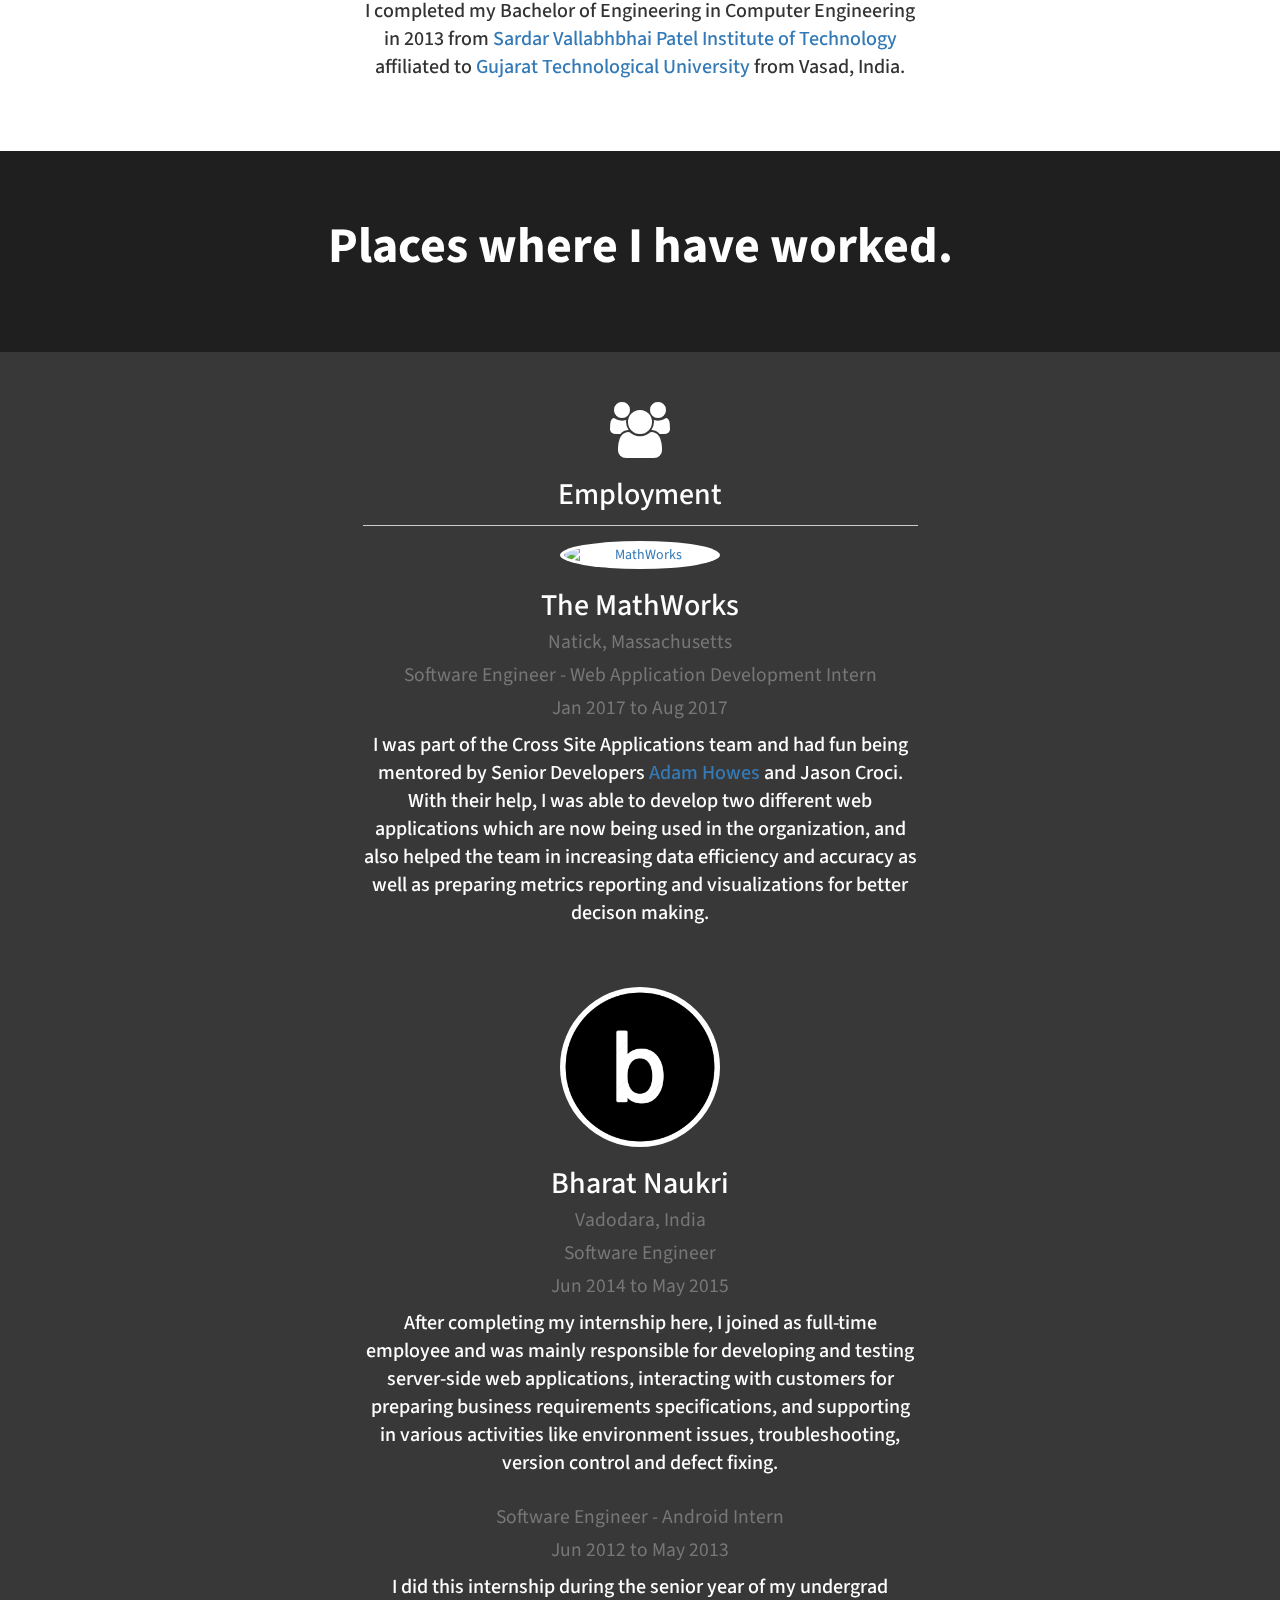
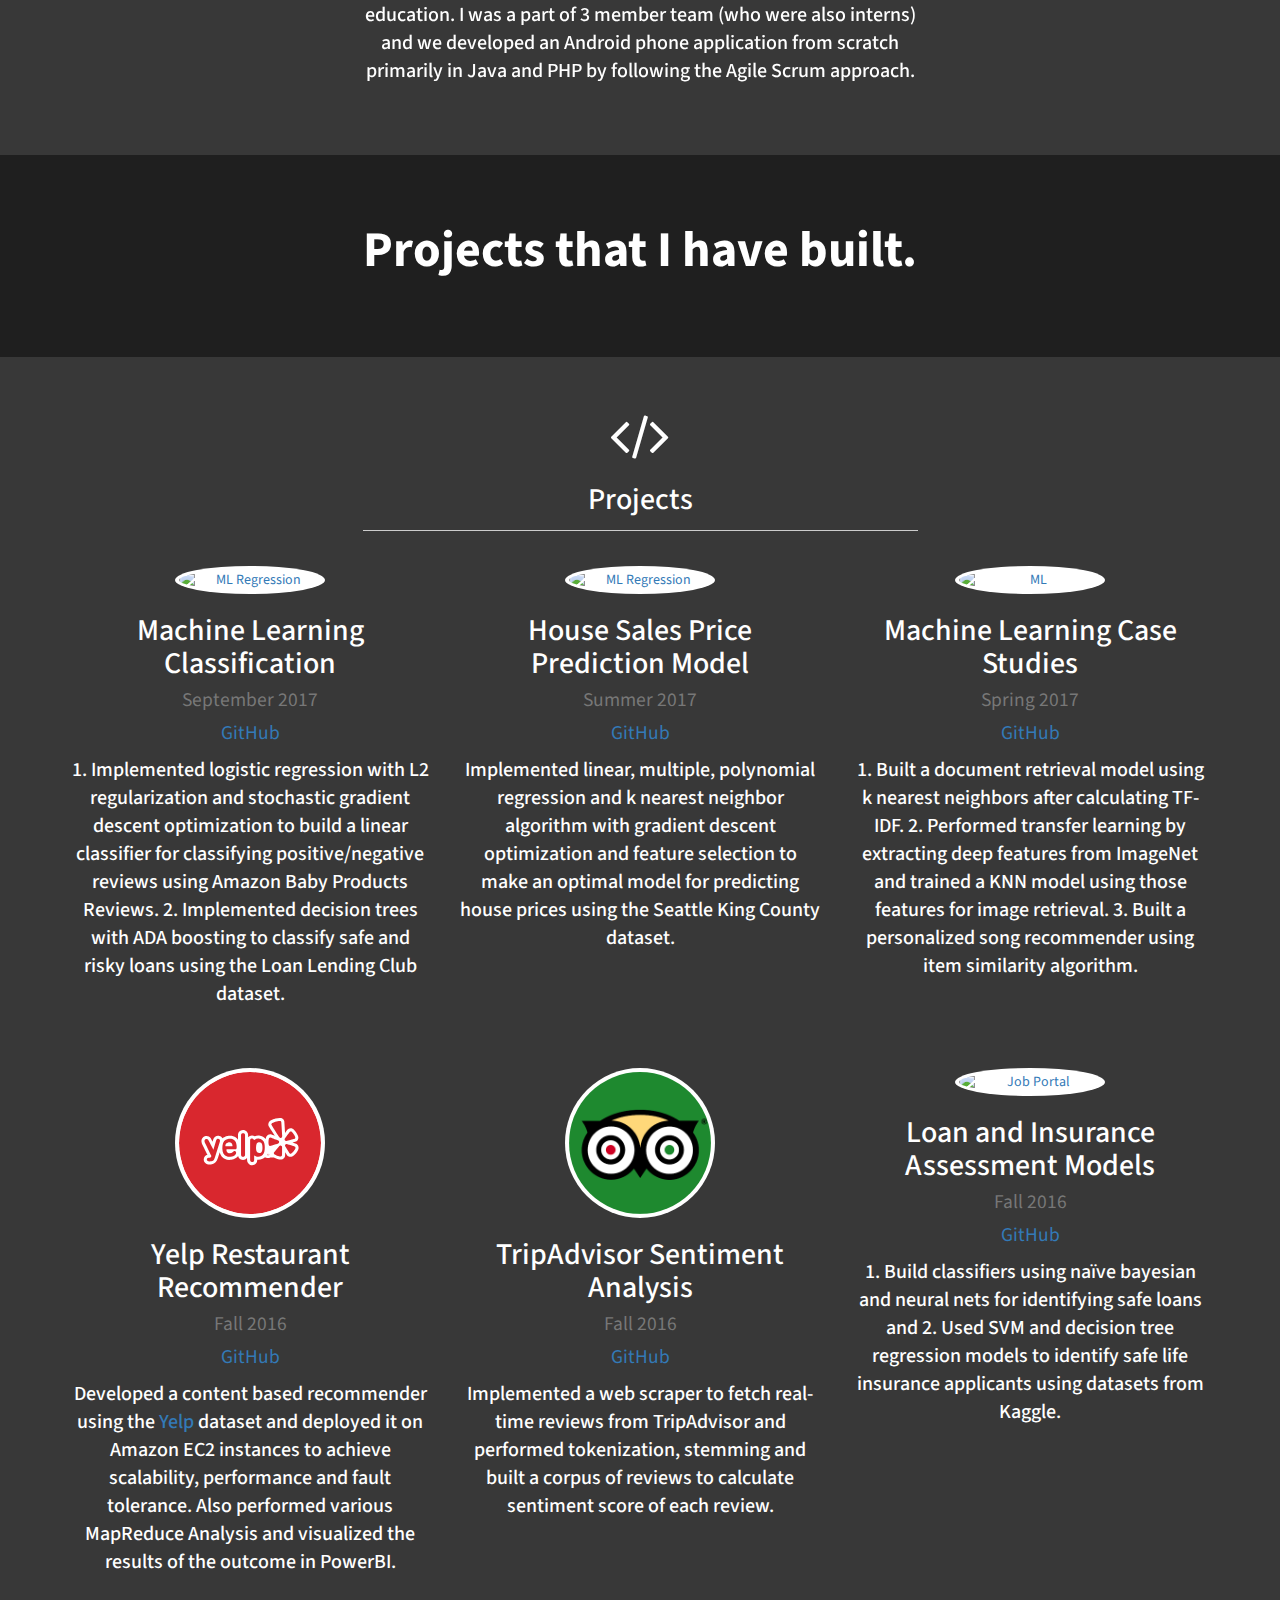
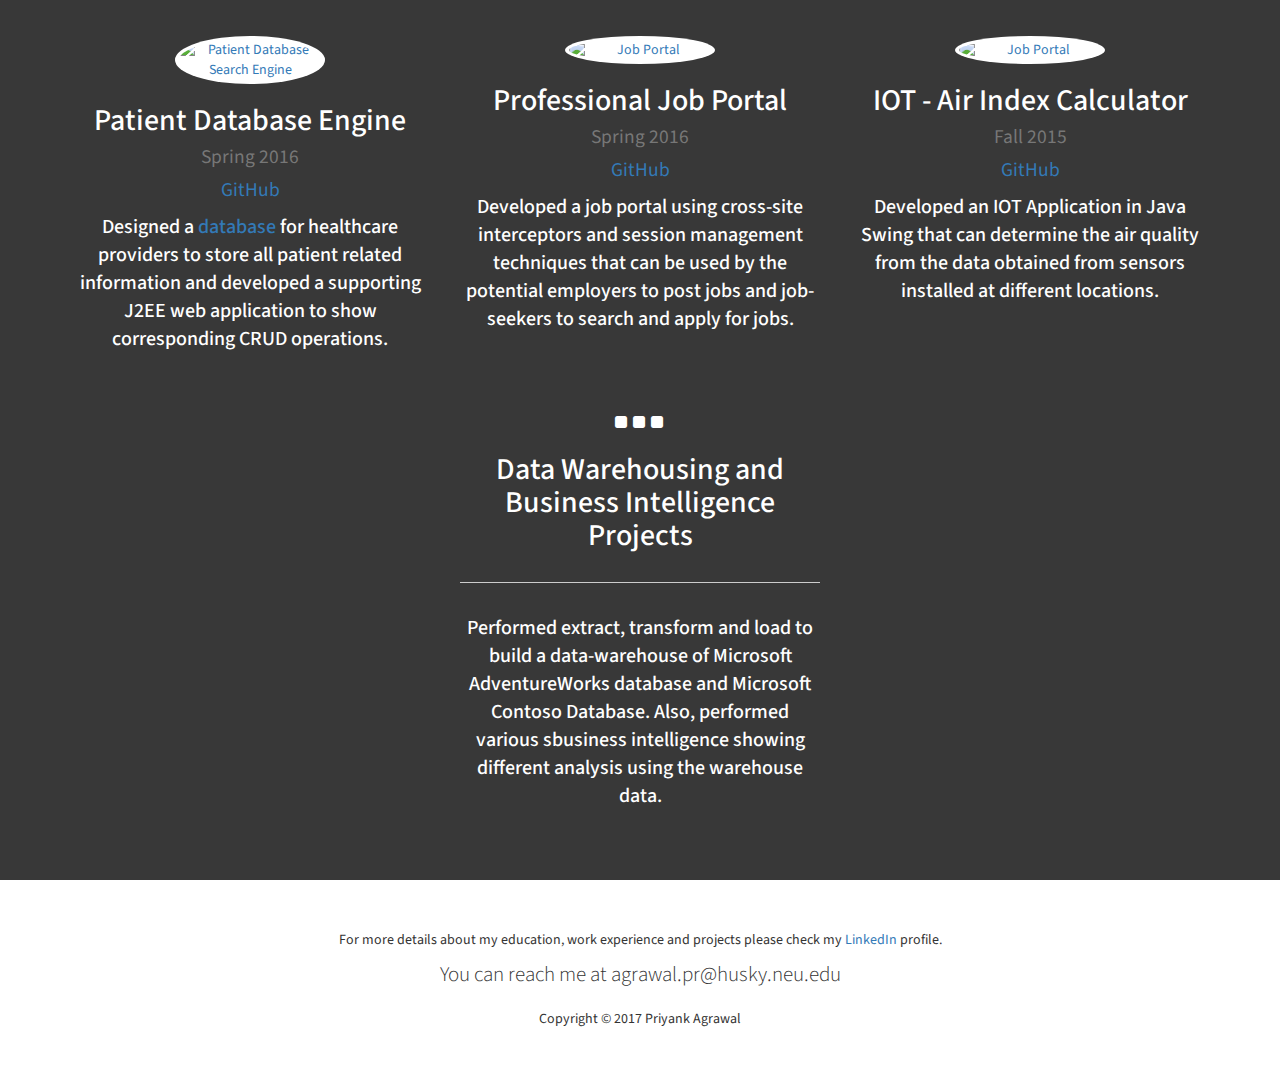
==== commit c0943258: "update" ====
--- a/index.html
+++ b/index.html
@@ -60,7 +60,7 @@
         <div class="text-vertical-center">
             <img class="img-responsive img-circle center-block grow" src="img/priyank.jpg" width="200px" alt="Priyank Agrawal">
             <h1>Priyank Agrawal</h1>
-            <h3>Graduate Student at Northeastern University | Software Engineering | Full Stack Web Development | Machine Learning</h3>
+            <h3>Graduate Student at Northeastern University</h3>
             <br>
             <a target="_blank" href="https://www.linkedin.com/in/agrawalpriyank1"><span class="fa fa-linkedin-square fa-4x"></span></a>&nbsp;&nbsp;&nbsp;&nbsp;&nbsp;&nbsp;
             <a target="_blank" href="https://github.com/agrawal-priyank"><span class="fa fa-github fa-4x" aria-hidden="true"></span></a>&nbsp;&nbsp;&nbsp;&nbsp;&nbsp;&nbsp;
@@ -84,7 +84,7 @@
                     <h2>Summary</h2>
                     <hr>
                     <p class="lead">
-                      I have been a graduate student since September 2015 at <a target="_blank" href="http://www.northeastern.edu">Northeastern University</a>, Boston, MA where my major program is Master of Science in Information Systems Engineering and my minor program is Data Mining Engineering with specialization in Computer Software Engineering. I will be graduating in December 2017 and I'm looking for a full-time role in Software Engineering, Full Stack Web Development and Machine Learning.
+                      I have been a graduate student since September 2015 at <a target="_blank" href="http://www.northeastern.edu">Northeastern University</a>, Boston, MA where my major program is Master of Science in Information Systems Engineering and my minor program is Data Mining Engineering with specialization in Computer Software Engineering. I will be graduating in December 2017 and I'm looking for a full-time role in Software Engineering, Full Stack Web Development, Data Engineering and Machine Learning.
                     </p>
 
                     <p class="lead">
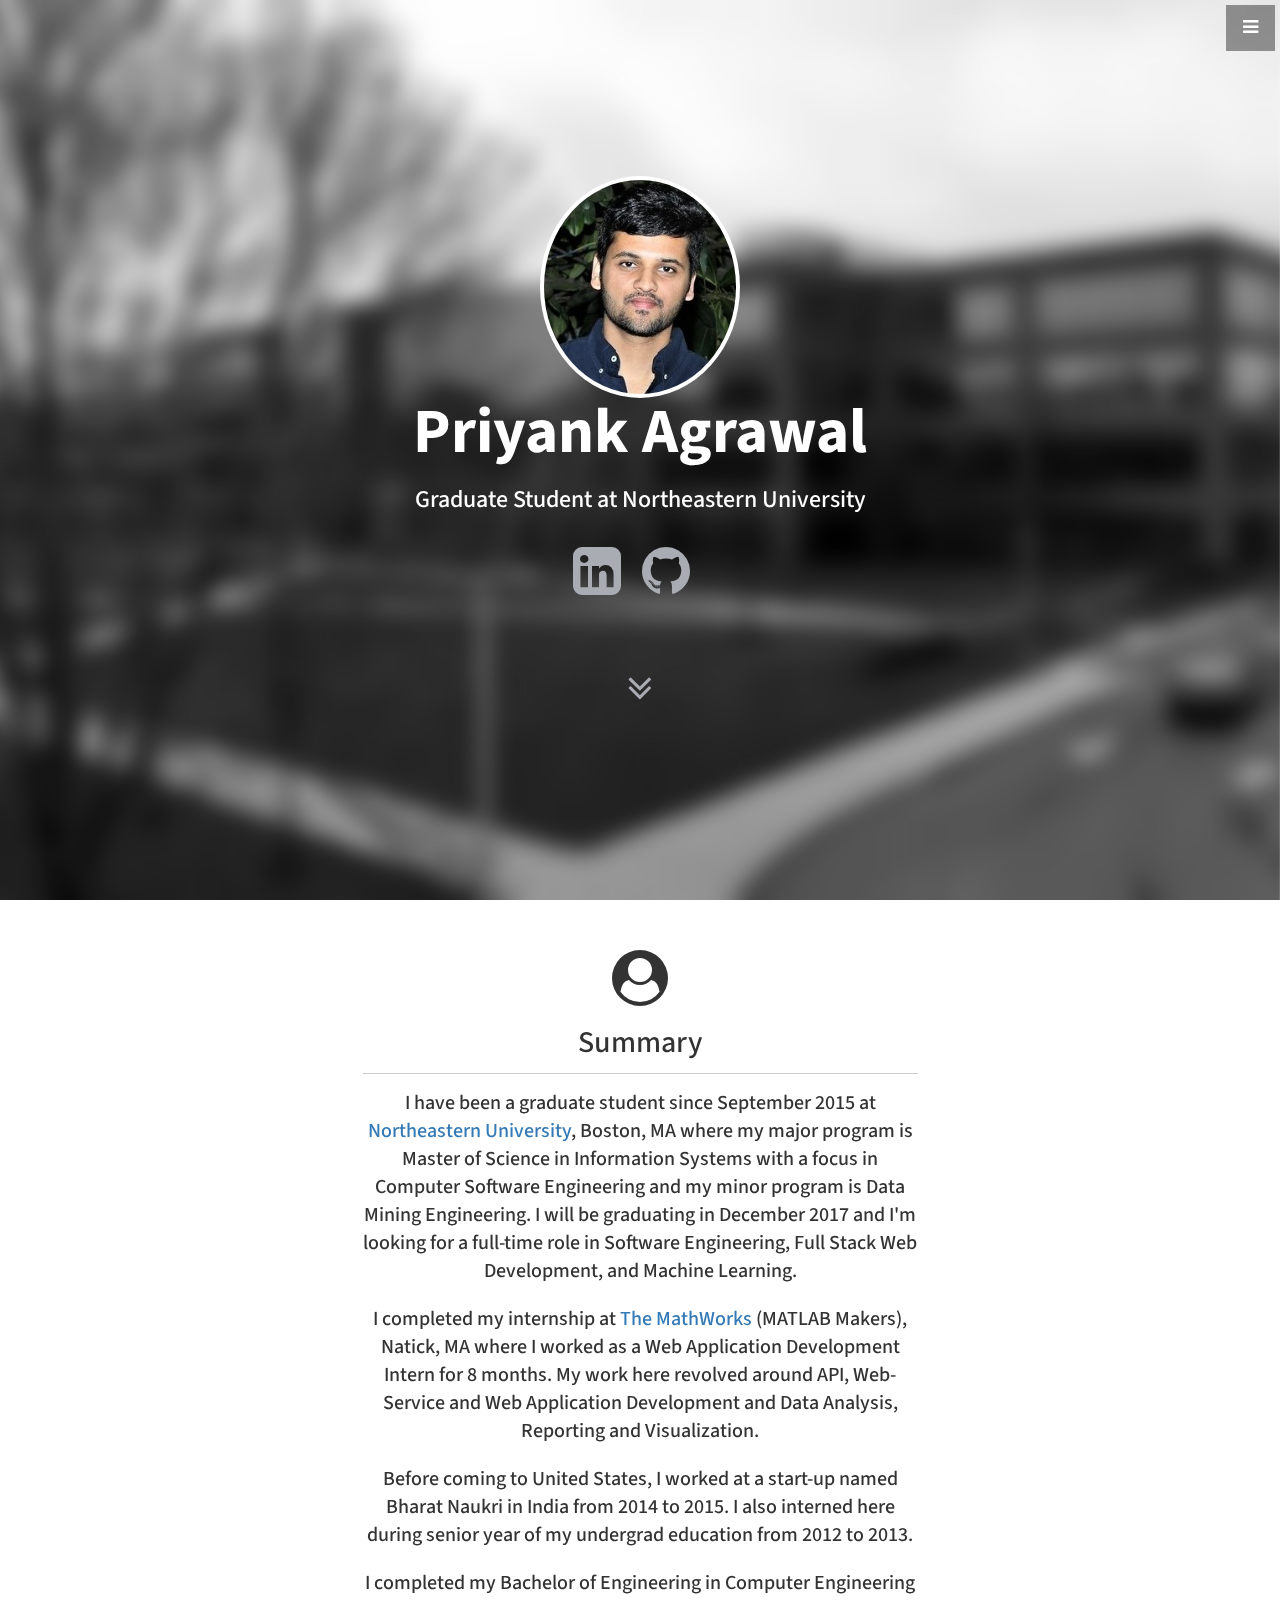
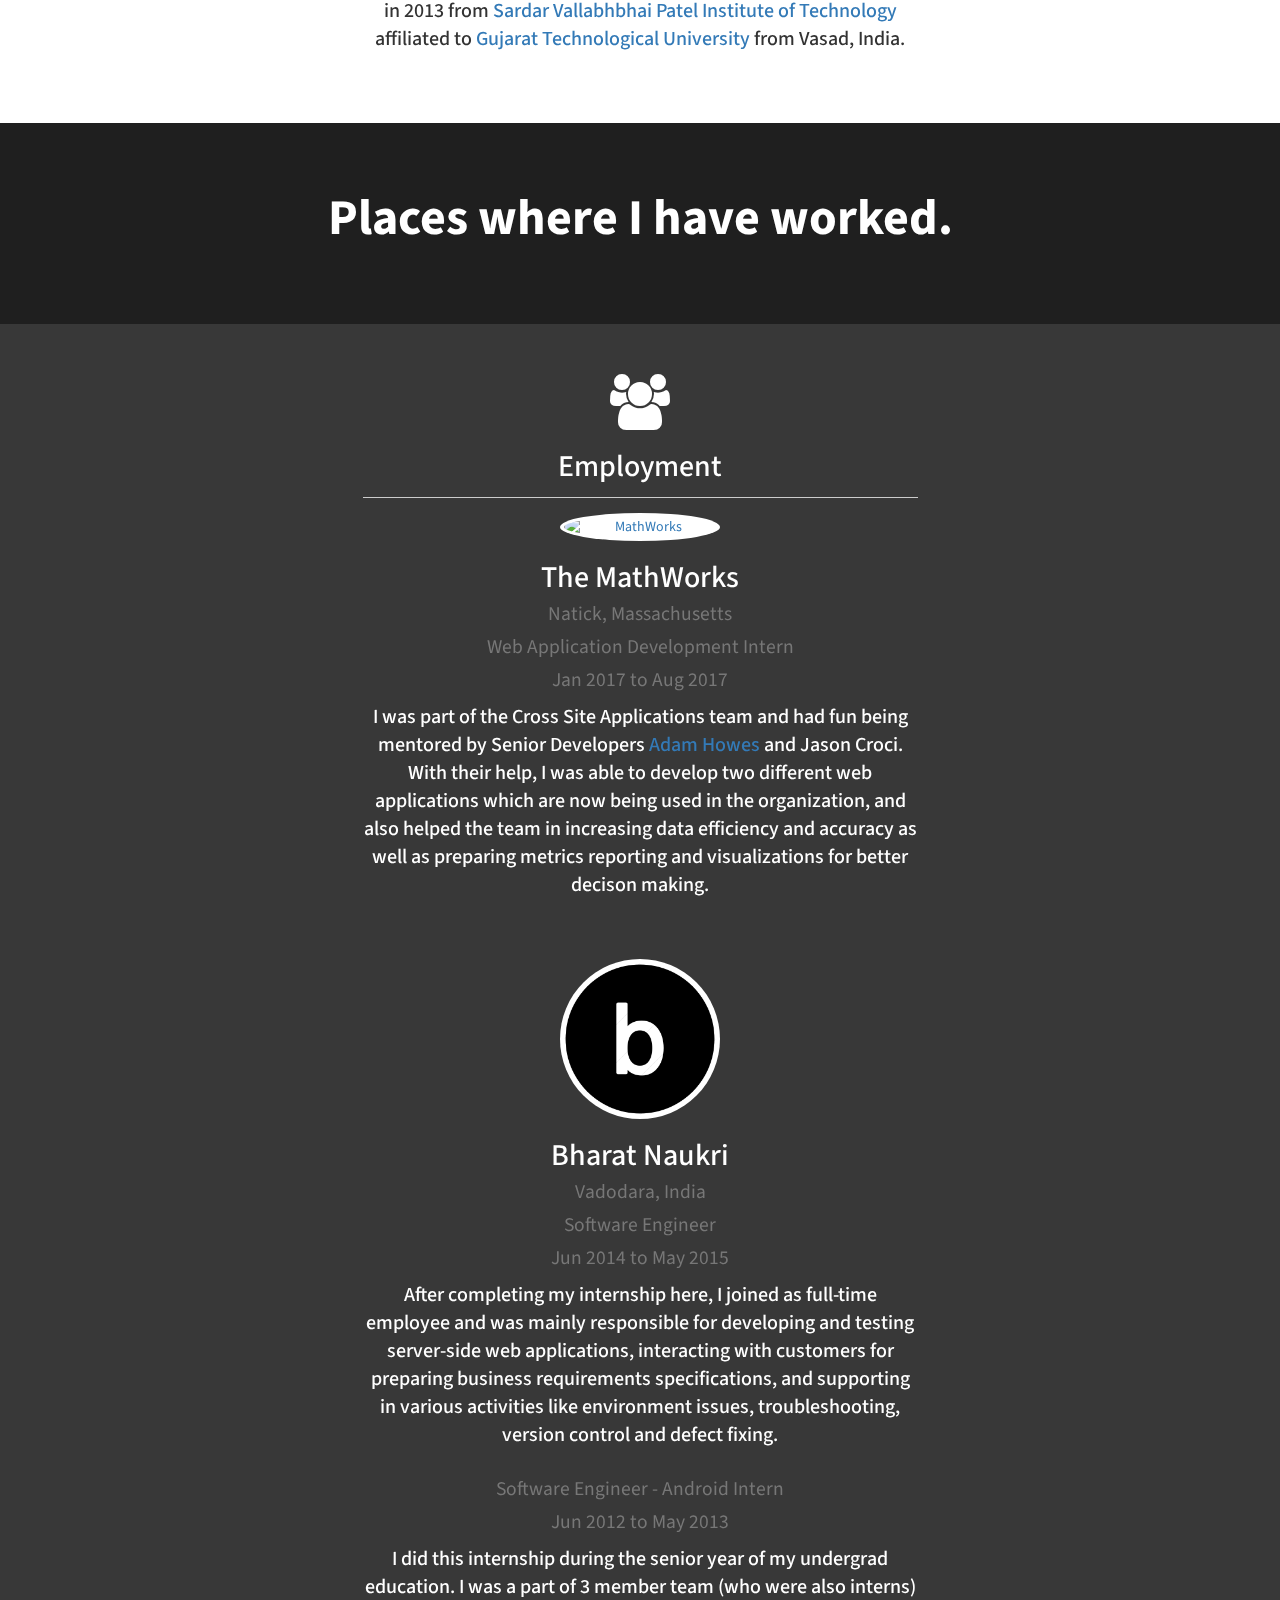
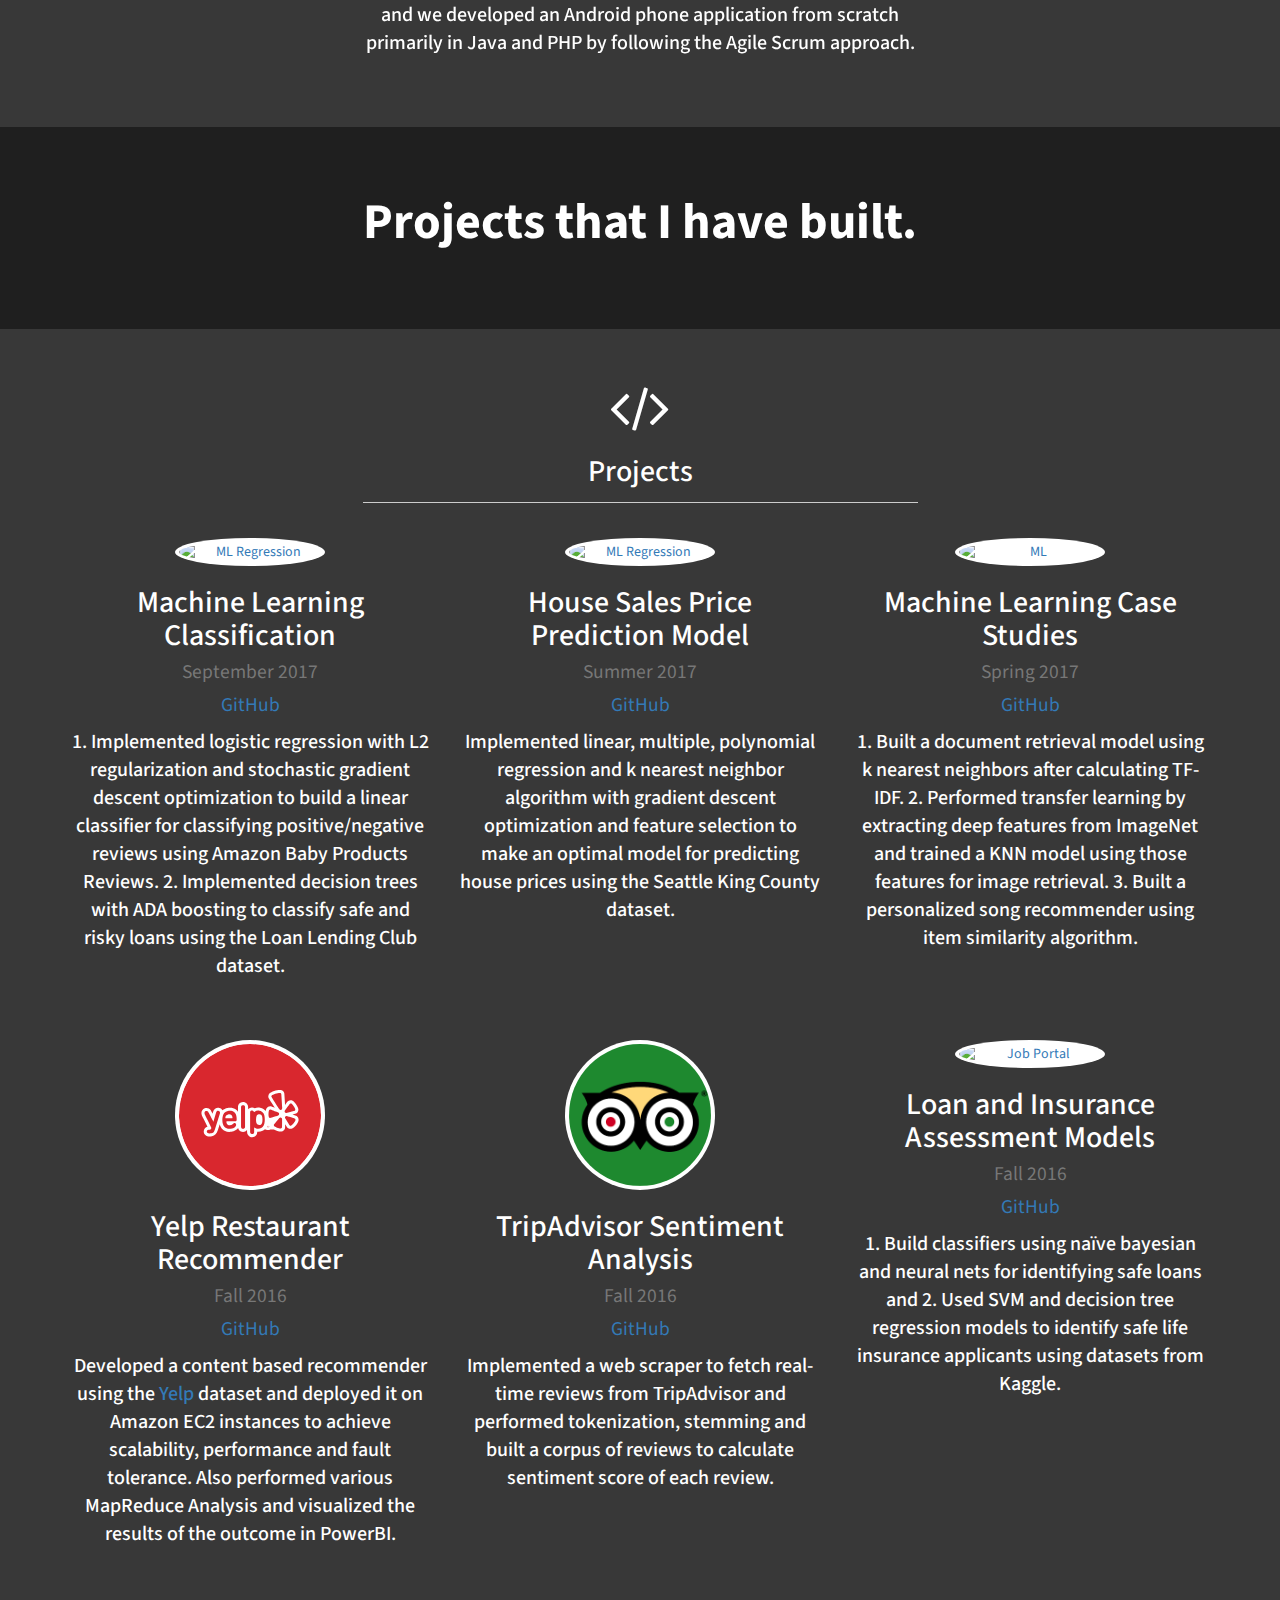
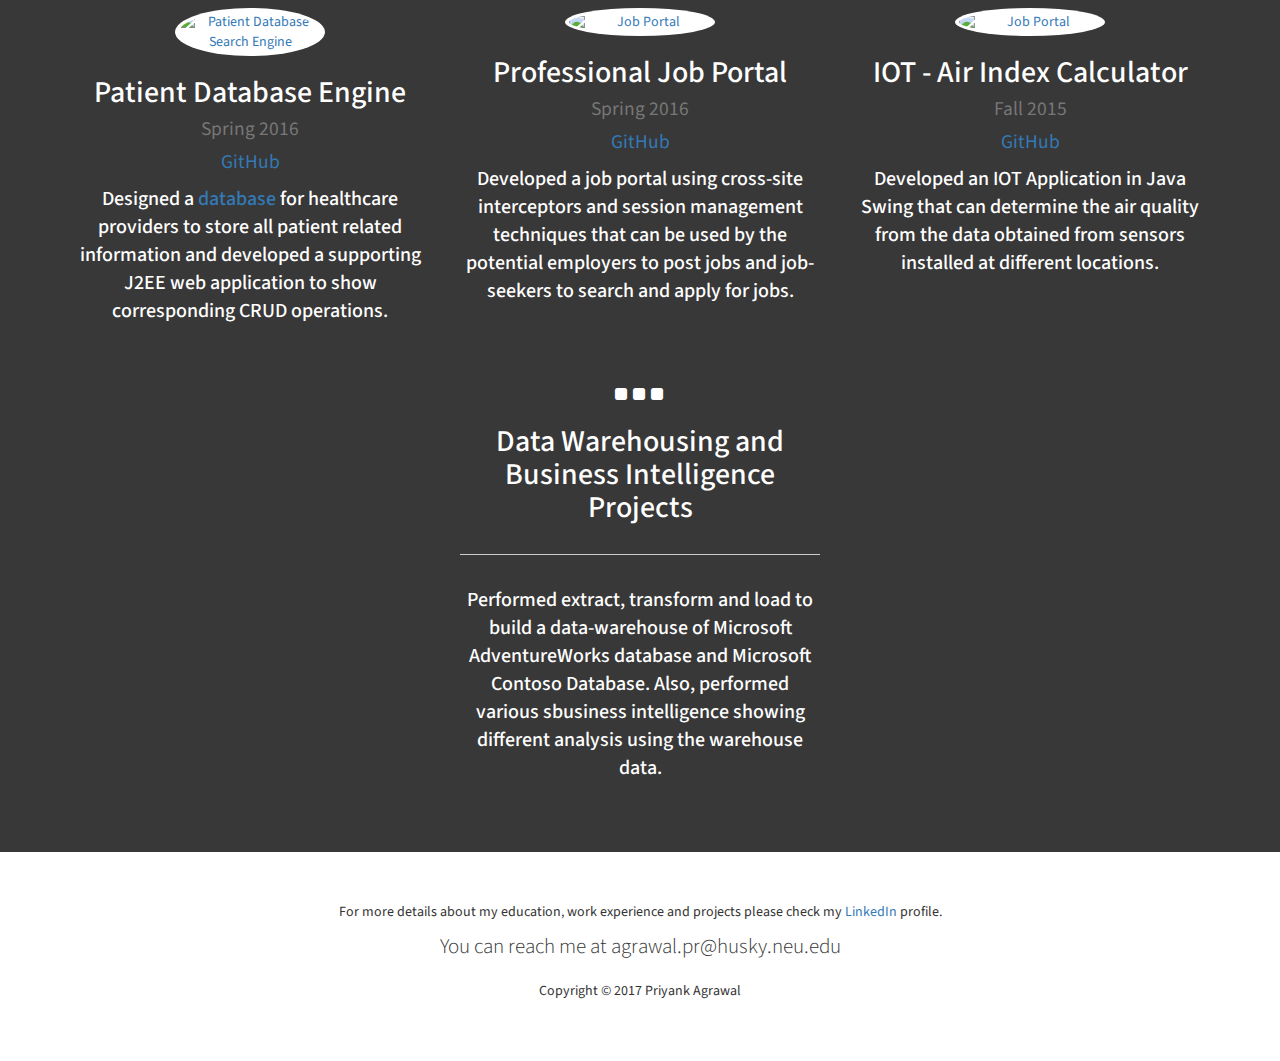
==== commit 58585b90: "update" ====
--- a/index.html
+++ b/index.html
@@ -84,7 +84,7 @@
                     <h2>Summary</h2>
                     <hr>
                     <p class="lead">
-                      I have been a graduate student since September 2015 at <a target="_blank" href="http://www.northeastern.edu">Northeastern University</a>, Boston, MA where my major program is Master of Science in Information Systems Engineering and my minor program is Data Mining Engineering with specialization in Computer Software Engineering. I will be graduating in December 2017 and I'm looking for a full-time role in Software Engineering, Full Stack Web Development, Data Engineering and Machine Learning.
+                      I have been a graduate student since September 2015 at <a target="_blank" href="http://www.northeastern.edu">Northeastern University</a>, Boston, MA where my major program is Master of Science in Information Systems with a focus in Computer Software Engineering and my minor program is Data Mining Engineering. I will be graduating in December 2017 and I'm looking for a full-time role in Software Engineering, Full Stack Web Development, and Machine Learning.
                     </p>
 
                     <p class="lead">
@@ -133,7 +133,7 @@
                     <img class="img-responsive img-circle center-block grow" src="img/matlab-icon.png" width="160px" alt="MathWorks"></a>
                     <h2><span>The MathWorks</span><br>
                     <small>Natick, Massachusetts</small><br>
-                    <small>Software Engineer - Web Application Development Intern</small><br>
+                    <small>Web Application Development Intern</small><br>
                     <small>Jan 2017 to Aug 2017</small>
                     </h2>
                     <p class="lead">
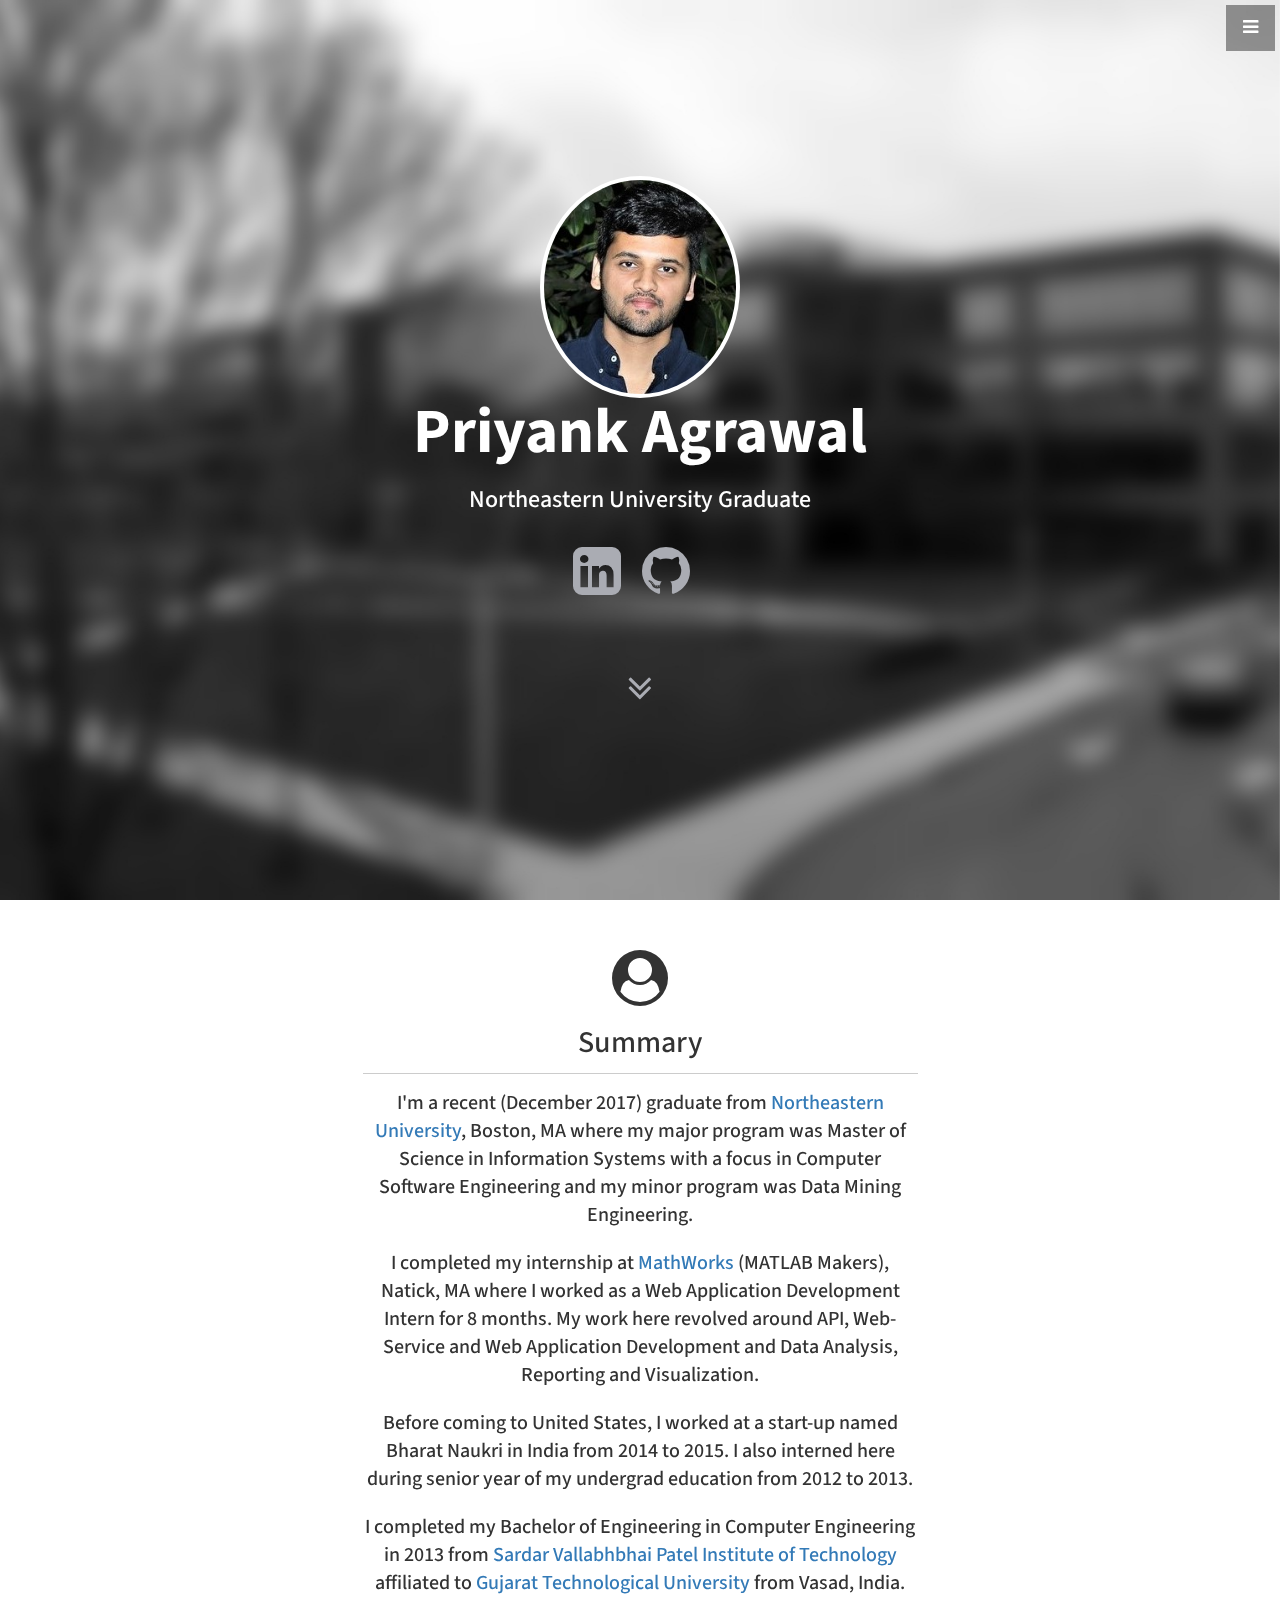
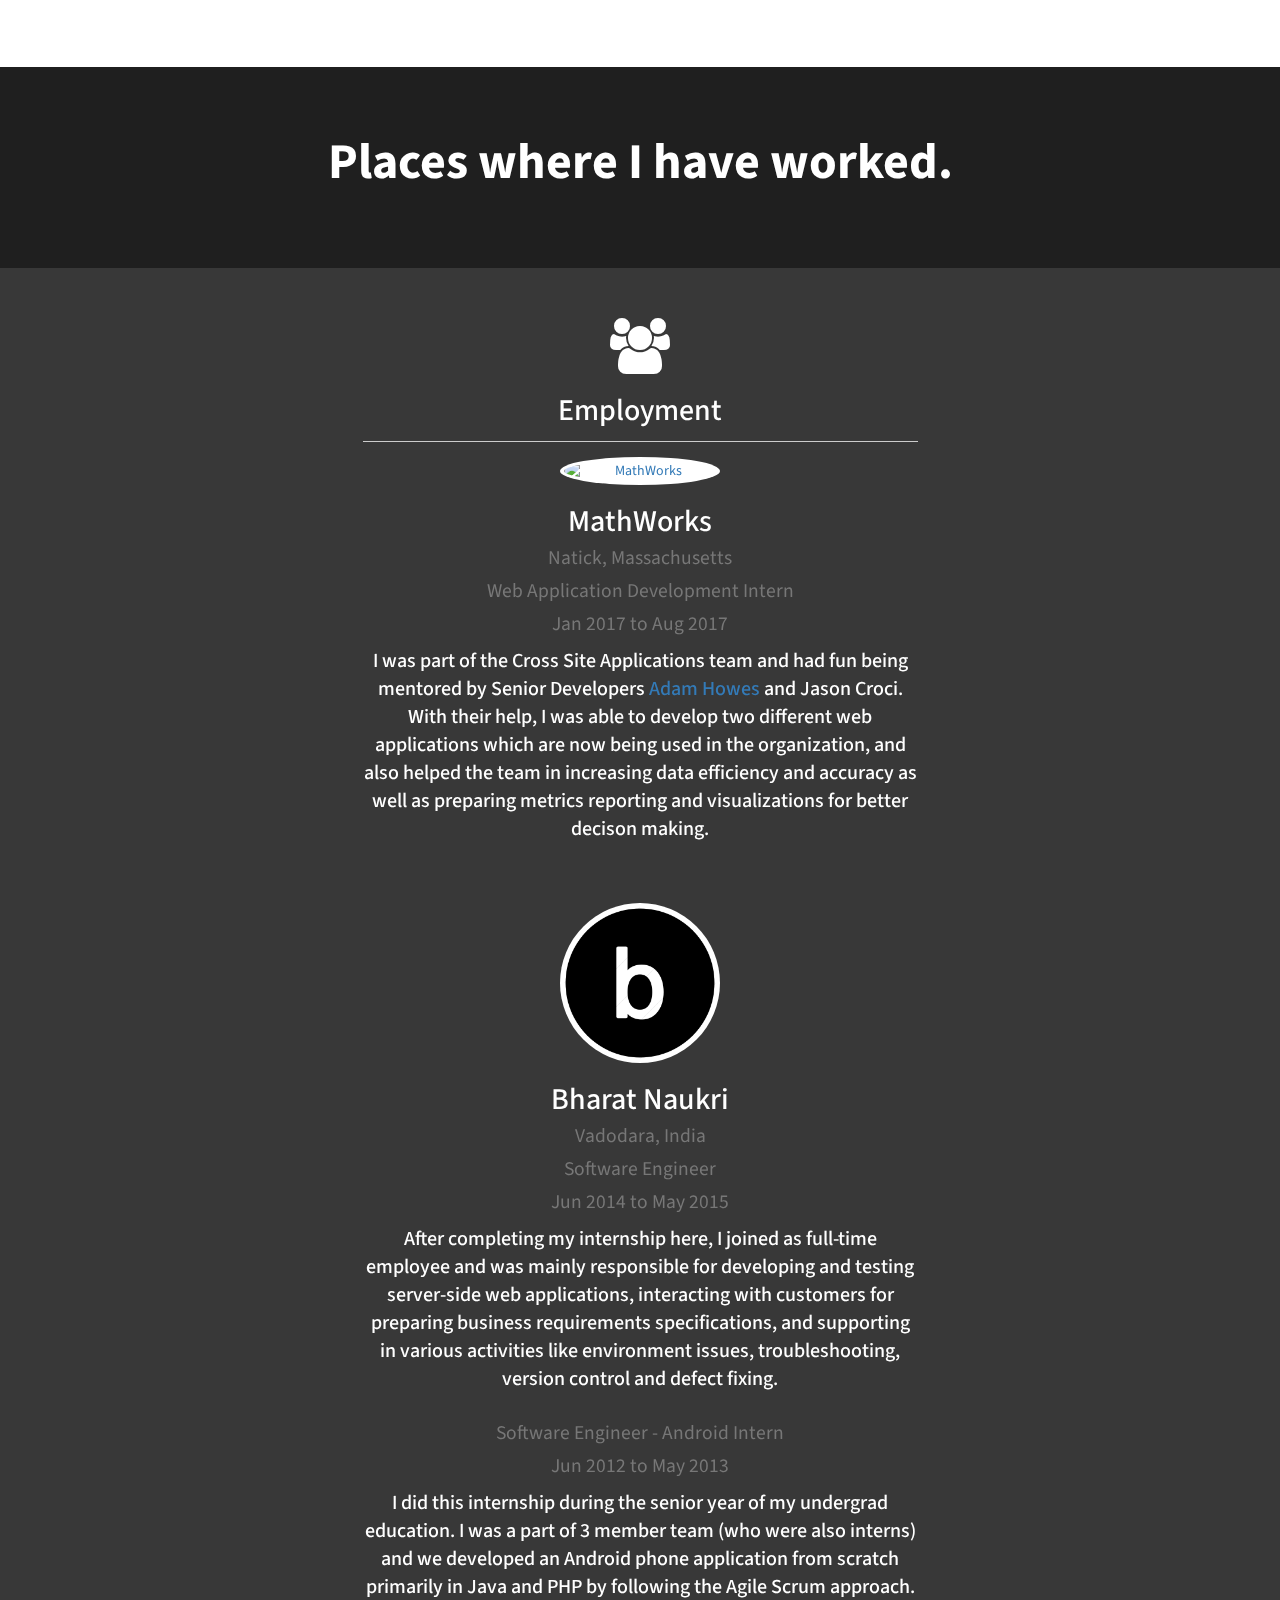
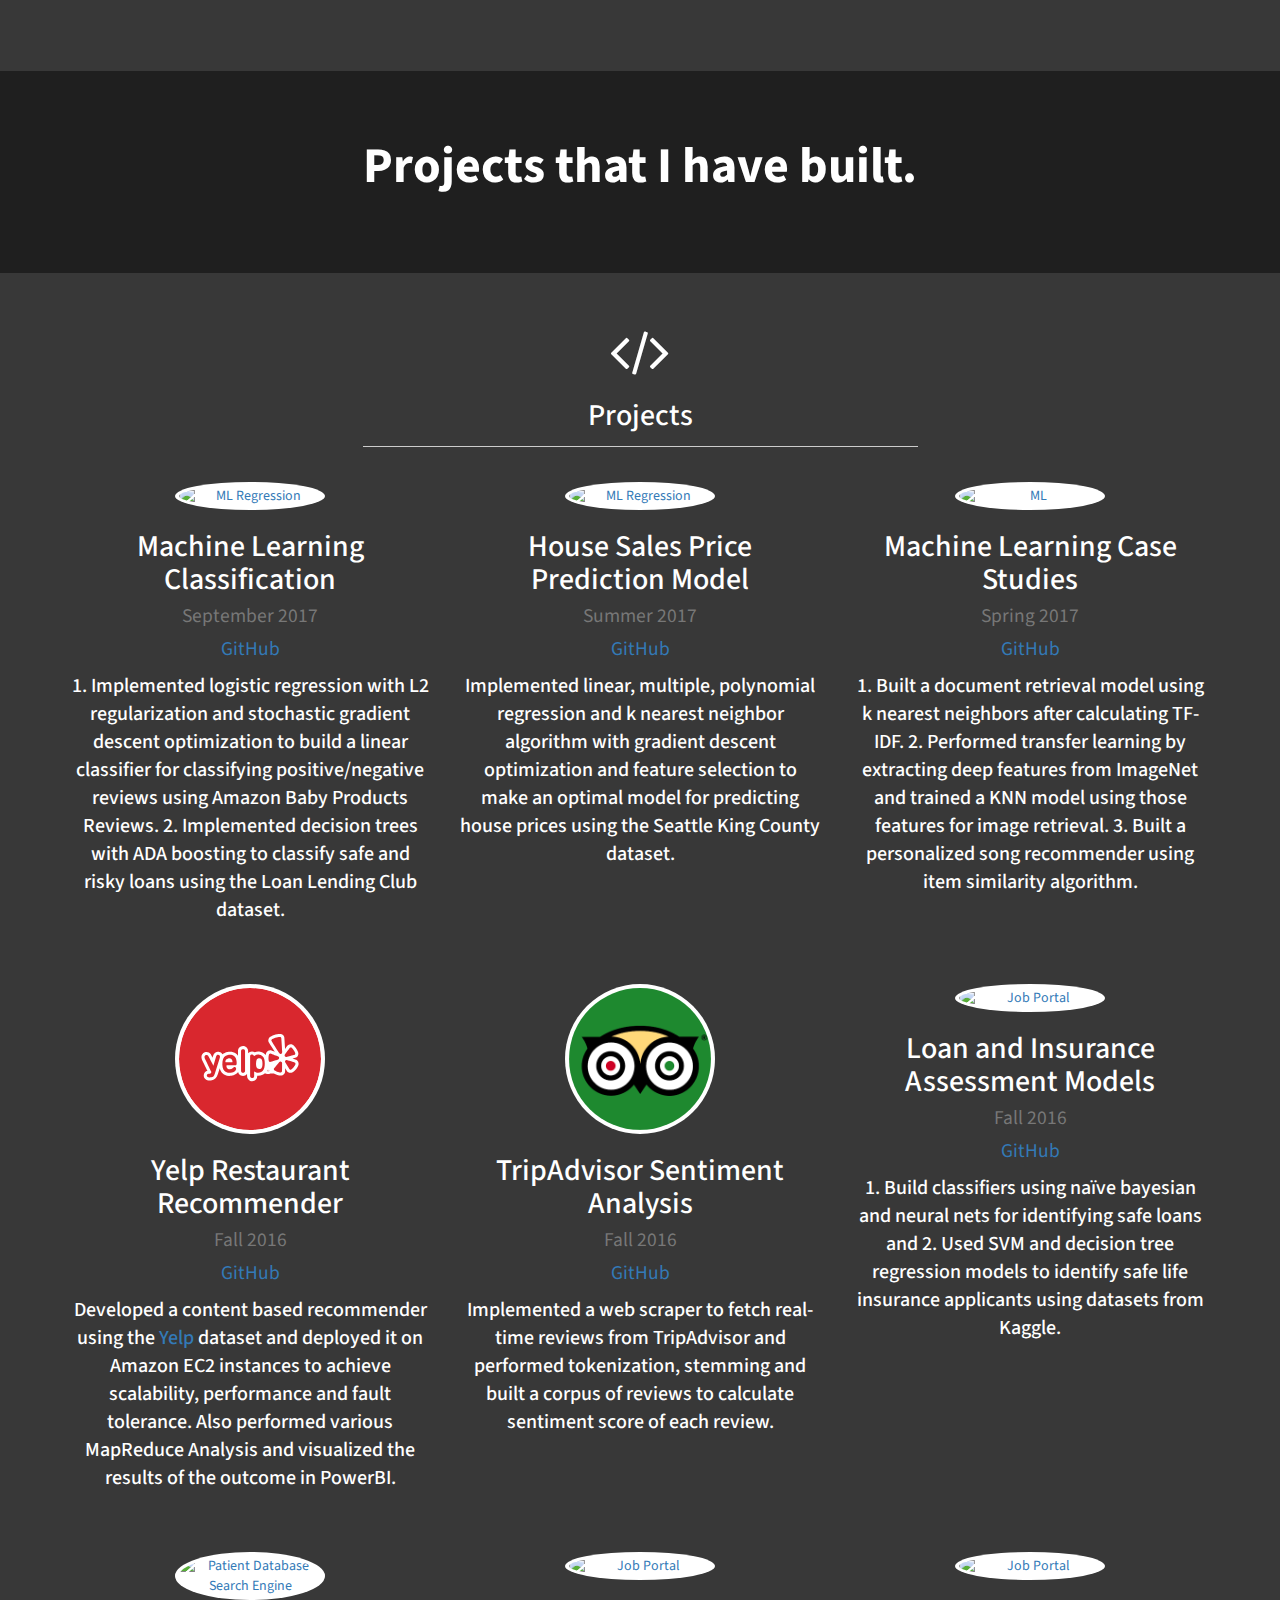
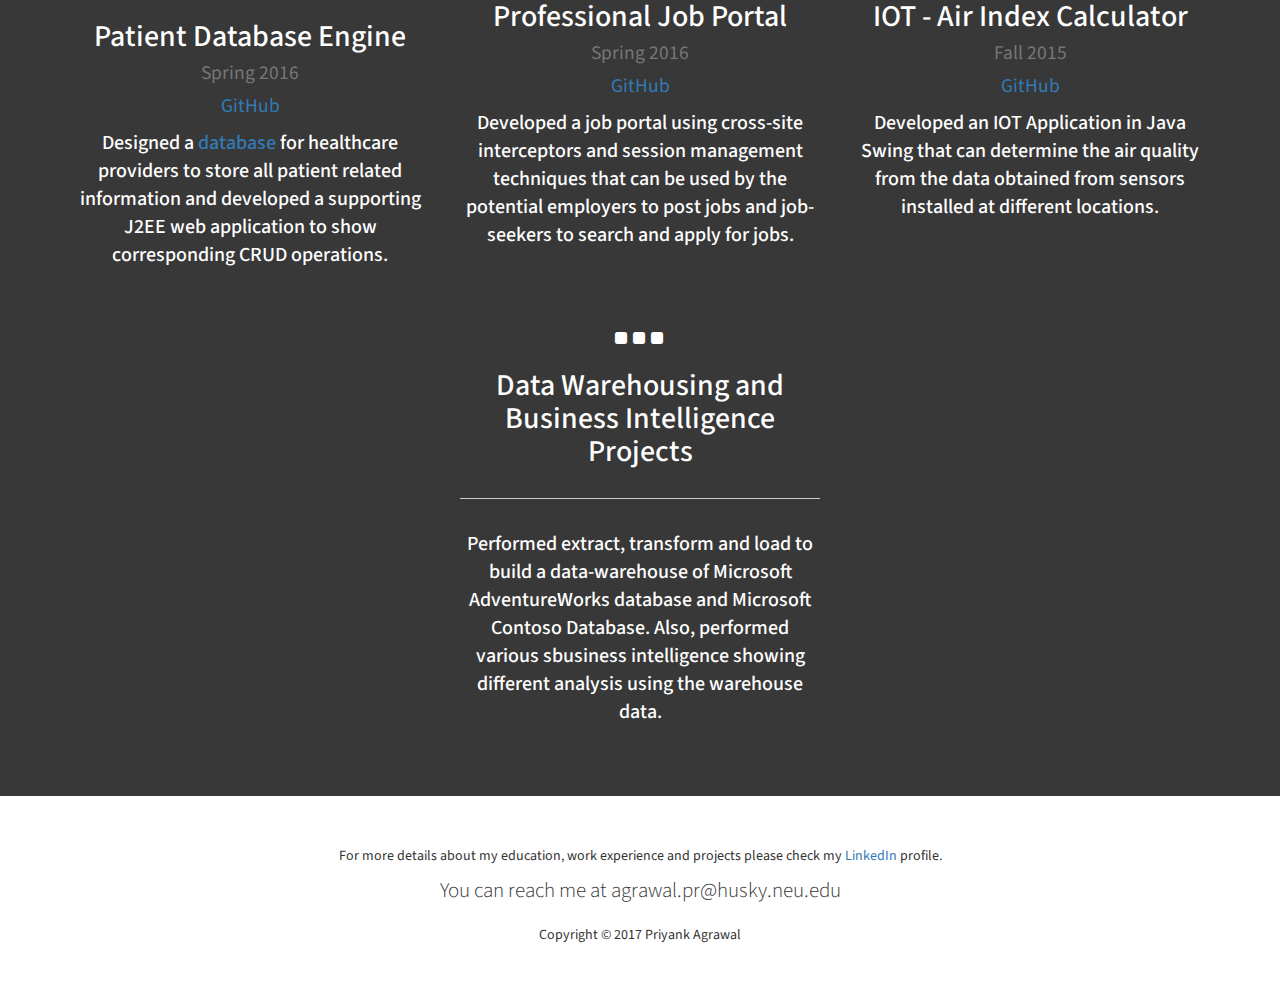
==== commit c56e9cd5: "update" ====
--- a/index.html
+++ b/index.html
@@ -60,7 +60,7 @@
         <div class="text-vertical-center">
             <img class="img-responsive img-circle center-block grow" src="img/priyank.jpg" width="200px" alt="Priyank Agrawal">
             <h1>Priyank Agrawal</h1>
-            <h3>Graduate Student at Northeastern University</h3>
+            <h3>Northeastern University Graduate</h3>
             <br>
             <a target="_blank" href="https://www.linkedin.com/in/agrawalpriyank1"><span class="fa fa-linkedin-square fa-4x"></span></a>&nbsp;&nbsp;&nbsp;&nbsp;&nbsp;&nbsp;
             <a target="_blank" href="https://github.com/agrawal-priyank"><span class="fa fa-github fa-4x" aria-hidden="true"></span></a>&nbsp;&nbsp;&nbsp;&nbsp;&nbsp;&nbsp;
@@ -84,11 +84,11 @@
                     <h2>Summary</h2>
                     <hr>
                     <p class="lead">
-                      I have been a graduate student since September 2015 at <a target="_blank" href="http://www.northeastern.edu">Northeastern University</a>, Boston, MA where my major program is Master of Science in Information Systems with a focus in Computer Software Engineering and my minor program is Data Mining Engineering. I will be graduating in December 2017 and I'm looking for a full-time role in Software Engineering, Full Stack Web Development, and Machine Learning.
-                    </p>
-
-                    <p class="lead">
-                      I completed my internship at <a target="_blank" href="http://www.mathworks.com">The MathWorks</a> (MATLAB Makers), Natick, MA where I worked as a Web Application Development Intern for 8 months. My work here revolved around API, Web-Service and Web Application Development and Data Analysis, Reporting and Visualization.
+                      I'm a recent (December 2017) graduate from <a target="_blank" href="http://www.northeastern.edu">Northeastern University</a>, Boston, MA where my major program was Master of Science in Information Systems with a focus in Computer Software Engineering and my minor program was Data Mining Engineering.
+                    </p>
+
+                    <p class="lead">
+                      I completed my internship at <a target="_blank" href="http://www.mathworks.com">MathWorks</a> (MATLAB Makers), Natick, MA where I worked as a Web Application Development Intern for 8 months. My work here revolved around API, Web-Service and Web Application Development and Data Analysis, Reporting and Visualization.
                     </p>
 
                     <p class="lead">
@@ -131,7 +131,7 @@
                 <div class="col-lg-6 text-center">
                     <a target="_blank" href="http://www.mathworks.com">
                     <img class="img-responsive img-circle center-block grow" src="img/matlab-icon.png" width="160px" alt="MathWorks"></a>
-                    <h2><span>The MathWorks</span><br>
+                    <h2><span>MathWorks</span><br>
                     <small>Natick, Massachusetts</small><br>
                     <small>Web Application Development Intern</small><br>
                     <small>Jan 2017 to Aug 2017</small>
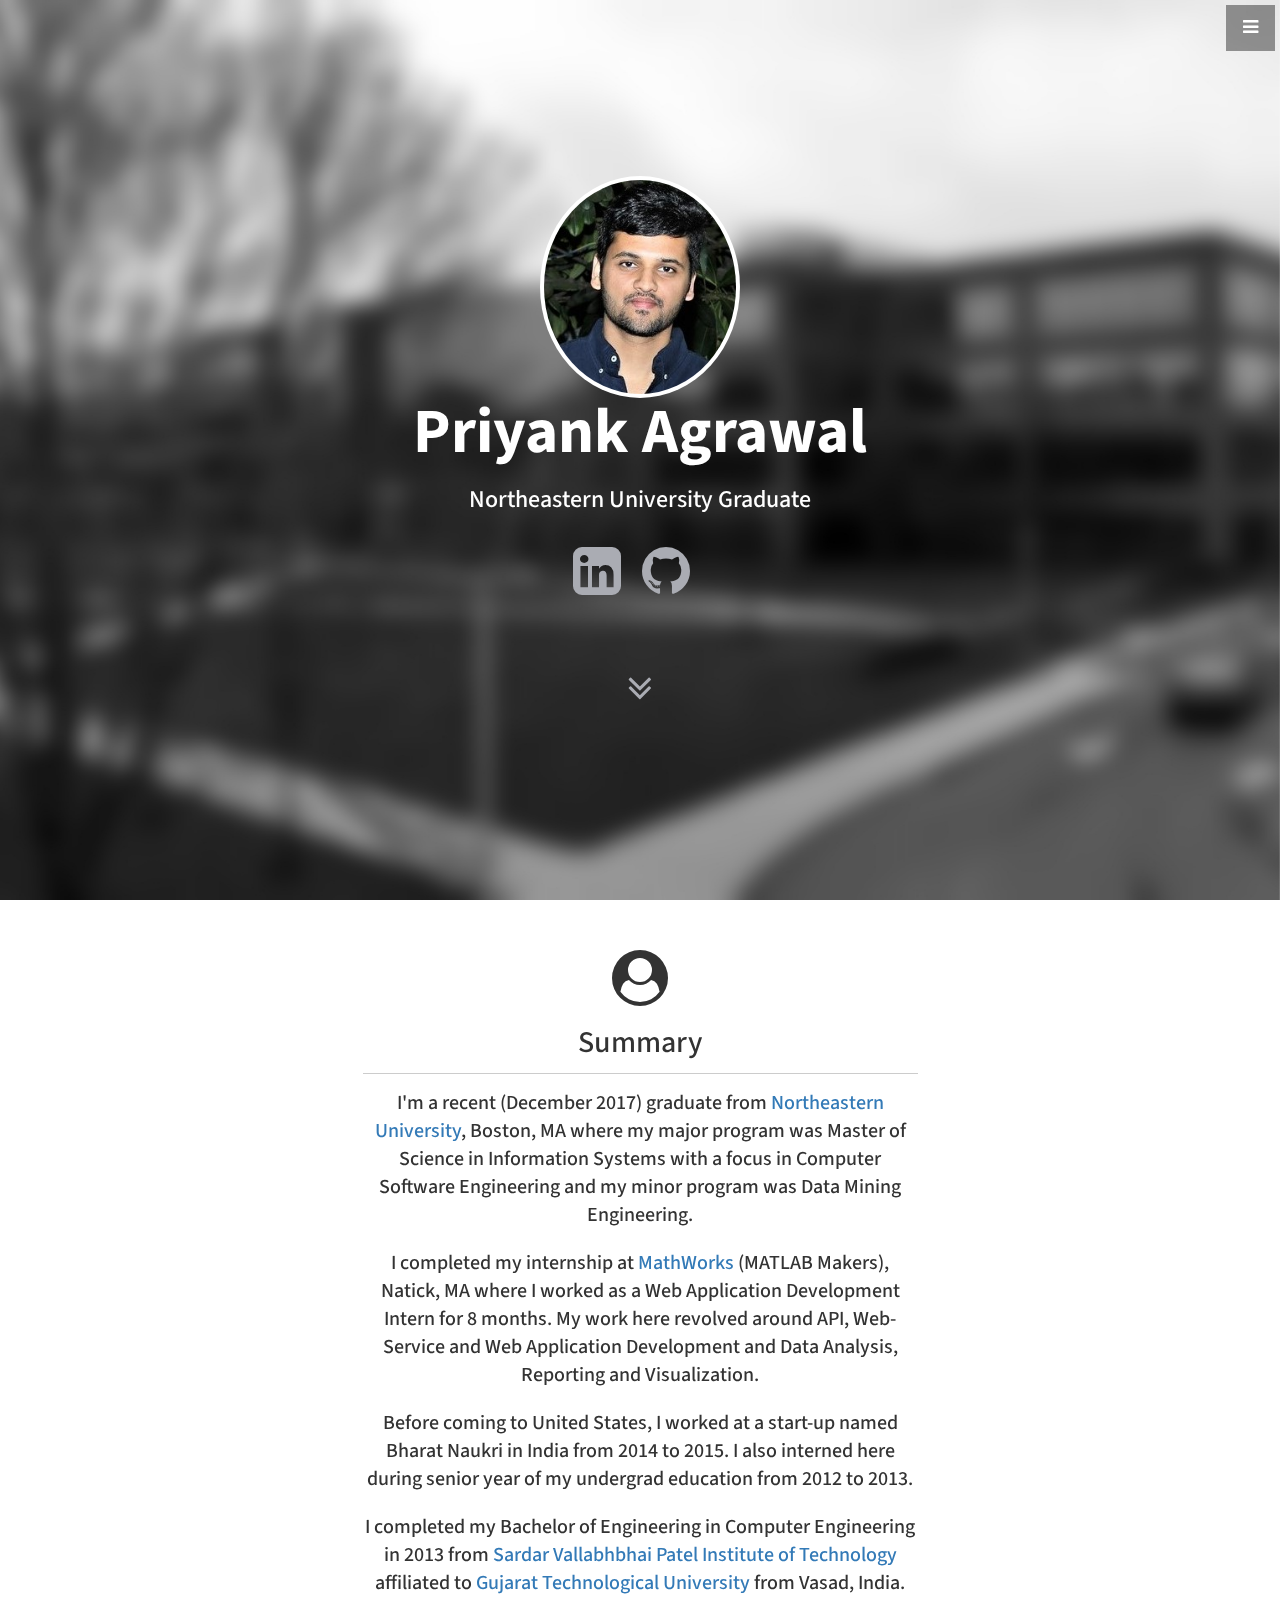
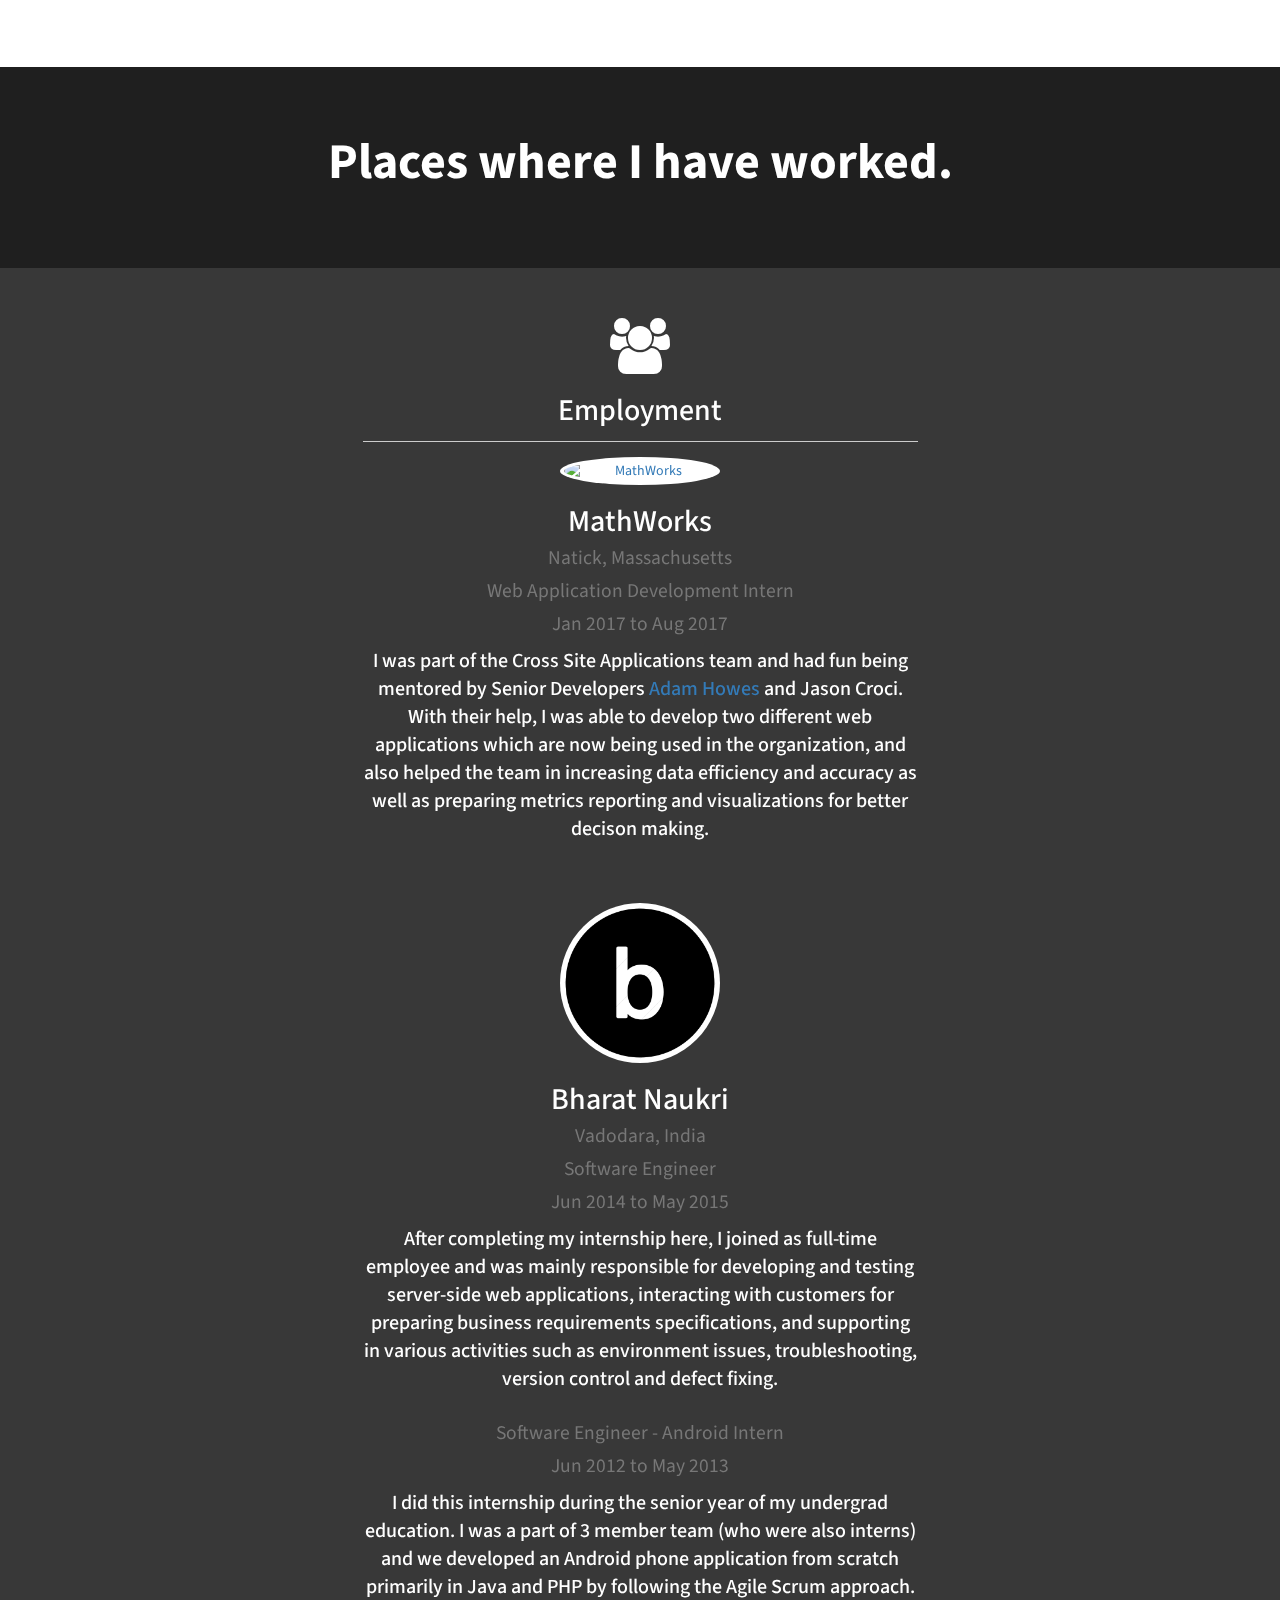
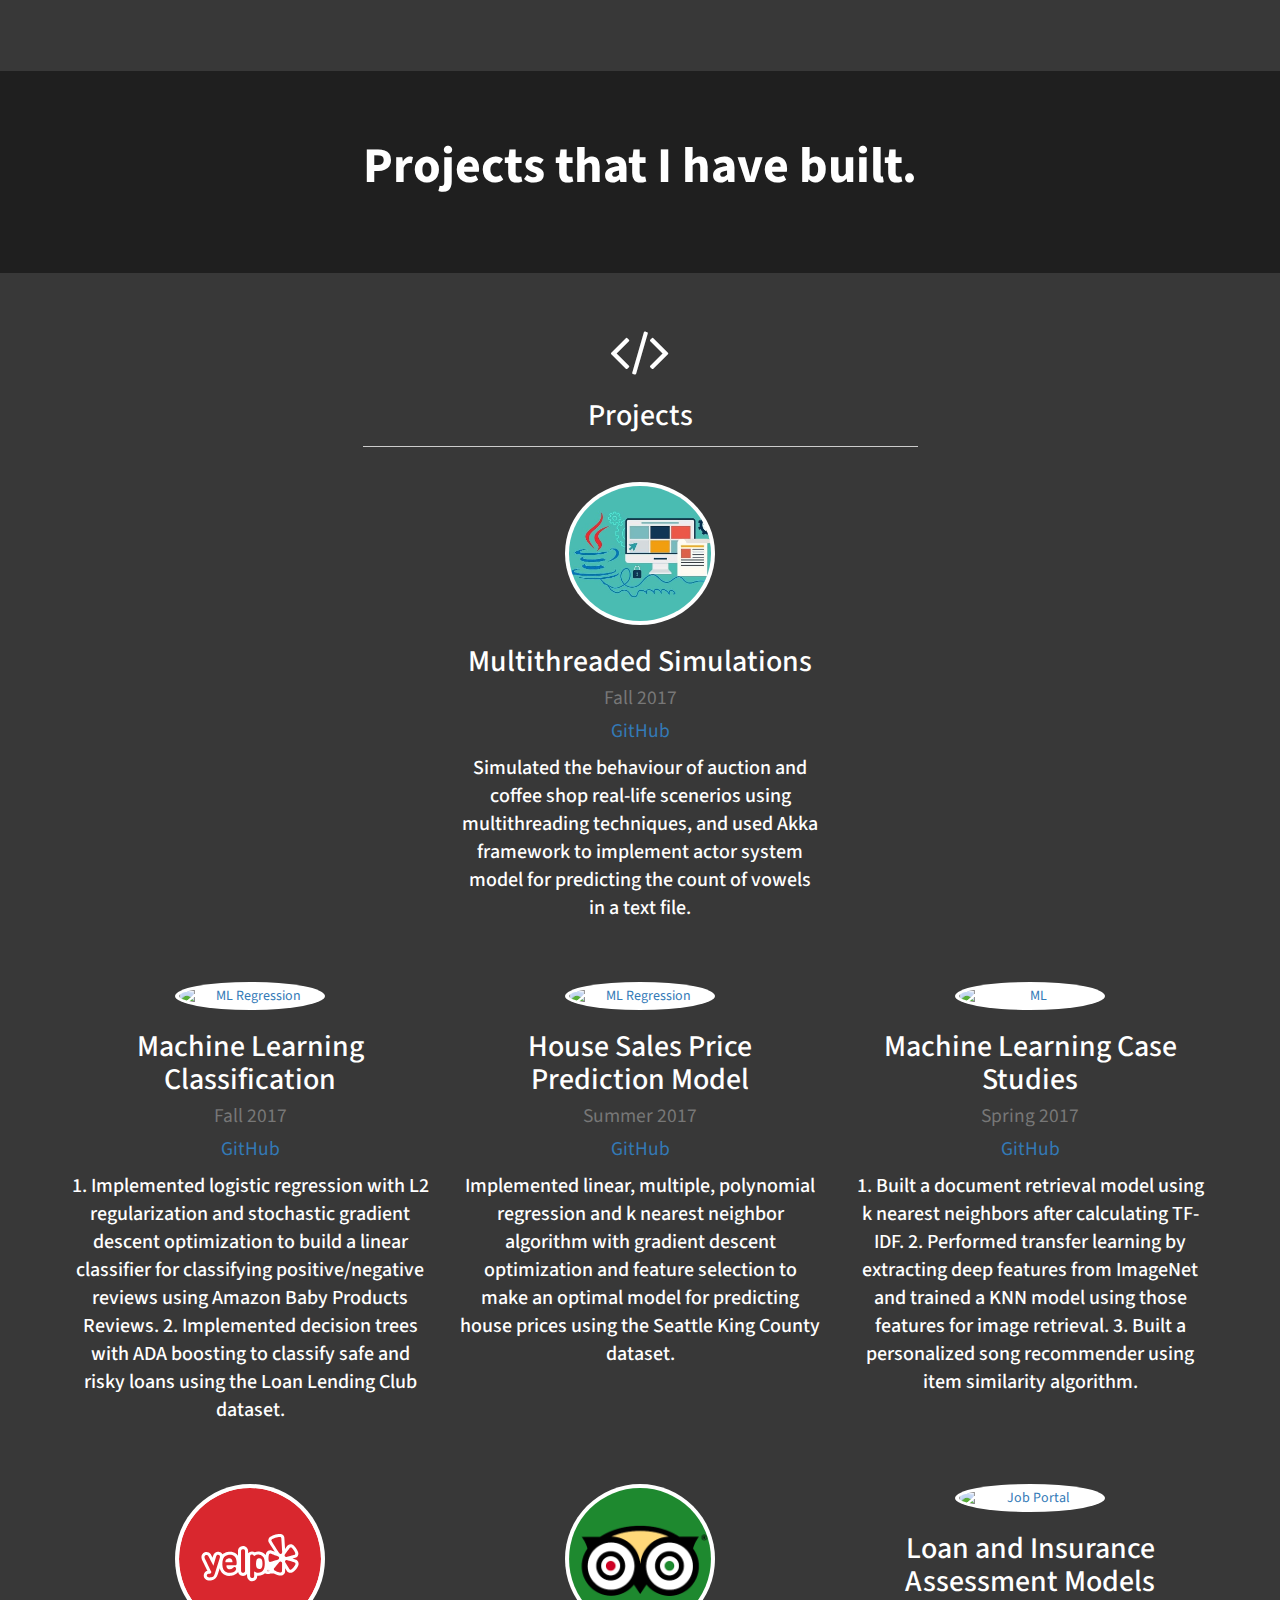
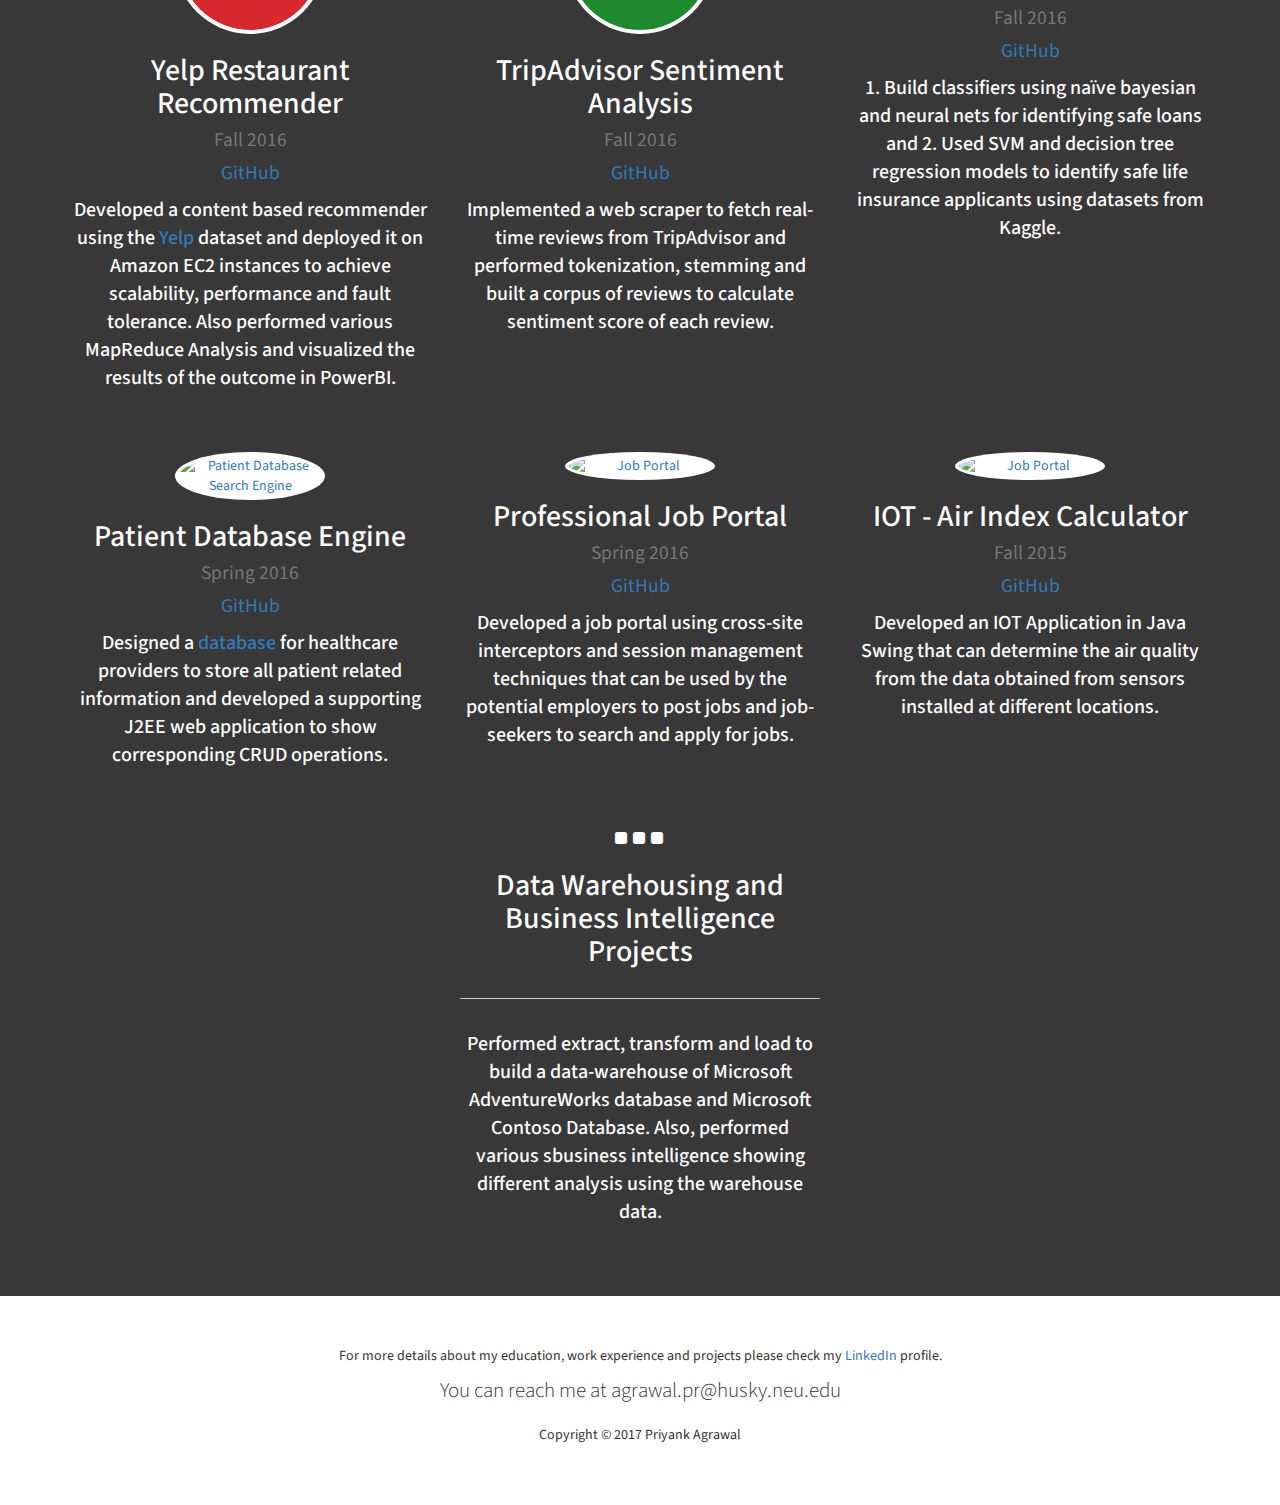
==== commit c22e110c: "new project added" ====
--- a/index.html
+++ b/index.html
@@ -156,7 +156,7 @@
                     <small>Jun 2014 to May 2015</small><br>
                     </h2>
                     <p class="lead">
-                     After completing my internship here, I joined as full-time employee and was mainly responsible for developing and testing server-side web applications, interacting with customers for preparing business requirements specifications, and supporting in various activities like environment issues, troubleshooting, version control and defect fixing. 
+                     After completing my internship here, I joined as full-time employee and was mainly responsible for developing and testing server-side web applications, interacting with customers for preparing business requirements specifications, and supporting in various activities such as environment issues, troubleshooting, version control and defect fixing. 
                     </p>
                     <h2>
                     <small>Software Engineer - Android Intern</small><br>
@@ -198,10 +198,34 @@
 
             <div class="row">
               <div class="col-lg-4 text-center">
+              </div>
+
+              <div class="col-lg-4 text-center">
+                  <a target="_blank" href="https://github.com/agrawal-priyank/Multithreaded-Simulations">
+                  <img class="img-responsive img-circle center-block grow" src="img/multi.jpg" width="150px" alt="Multithreading"></a>
+                  <h2><span>Multithreaded Simulations</span><br>
+                  <small>Fall 2017</small><br>
+                  <small><a target="_blank" href="https://github.com/agrawal-priyank/Multithreaded-Simulations">GitHub</a></small>
+                  </h2>
+                  <p class="lead">
+                    Simulated the behaviour of auction and coffee shop real-life scenerios using multithreading techniques, and used Akka framework to implement actor system model for predicting the count of vowels in a text file.
+                  </p>
+              </div>
+
+              <div class="col-lg-4 text-center">
+              </div>
+            </div>
+
+            <br>
+            <br>
+
+
+            <div class="row">
+              <div class="col-lg-4 text-center">
                   <a target="_blank" href="https://github.com/agrawal-priyank/machine-learning-classification">
                   <img class="img-responsive img-circle center-block grow" src="img/ml.jpg" width="150px" alt="ML Regression"></a>
                   <h2><span>Machine Learning Classification</span><br>
-                  <small>September 2017</small><br>
+                  <small>Fall 2017</small><br>
                   <small><a target="_blank" href="https://github.com/agrawal-priyank/machine-learning-classification">GitHub</a></small>
                   </h2>
                   <p class="lead">
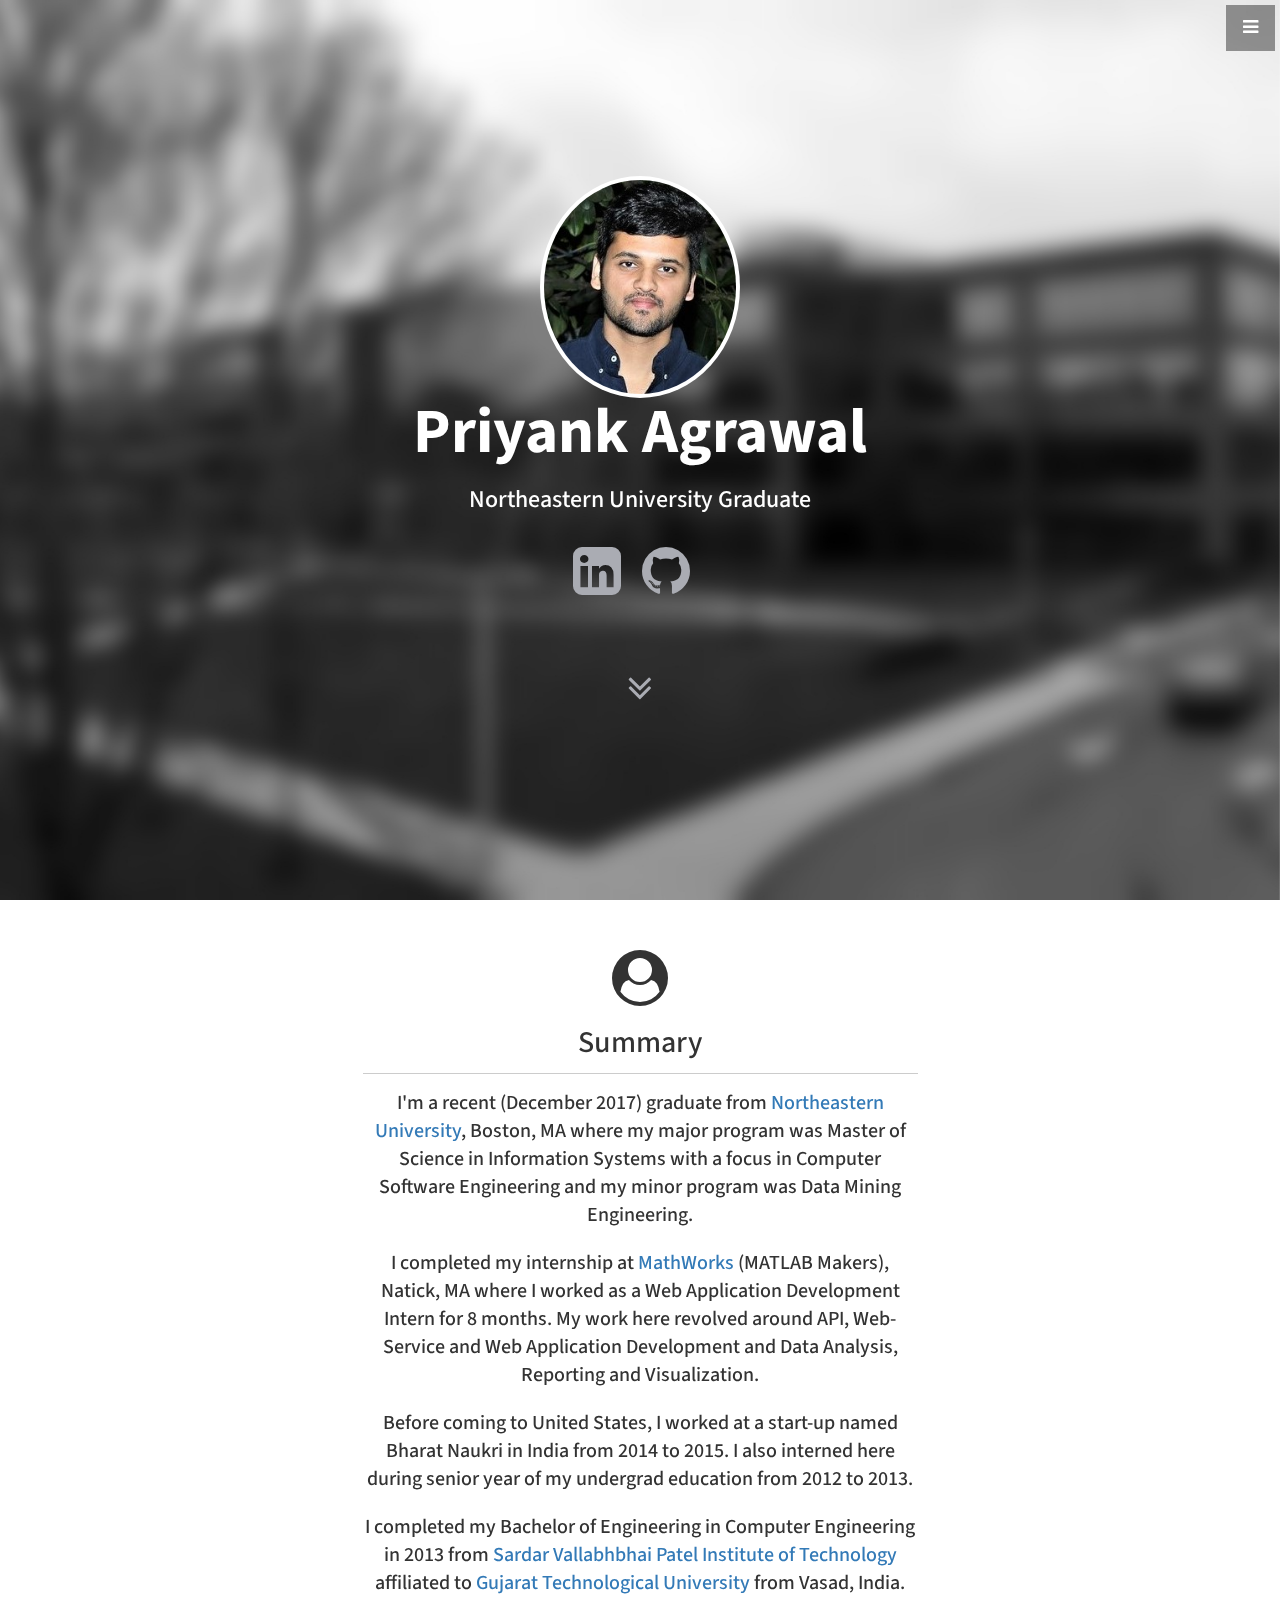
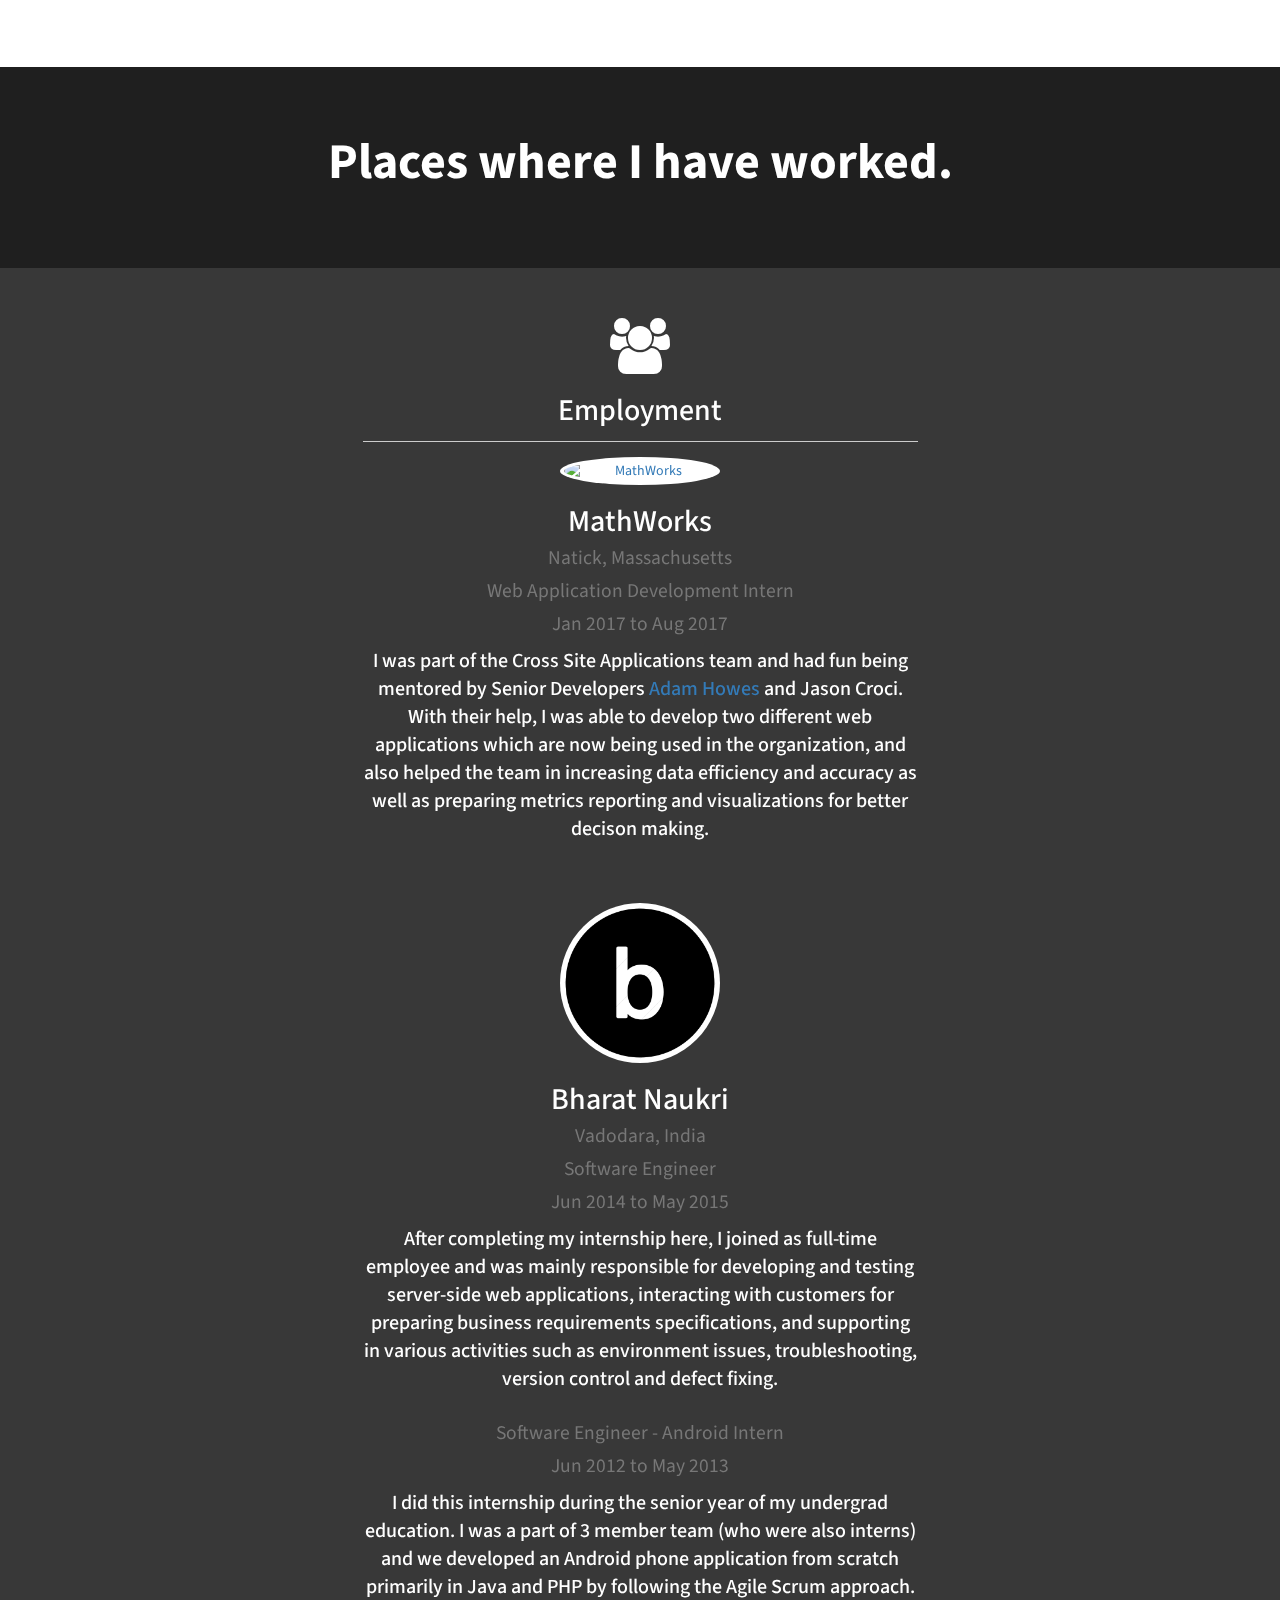
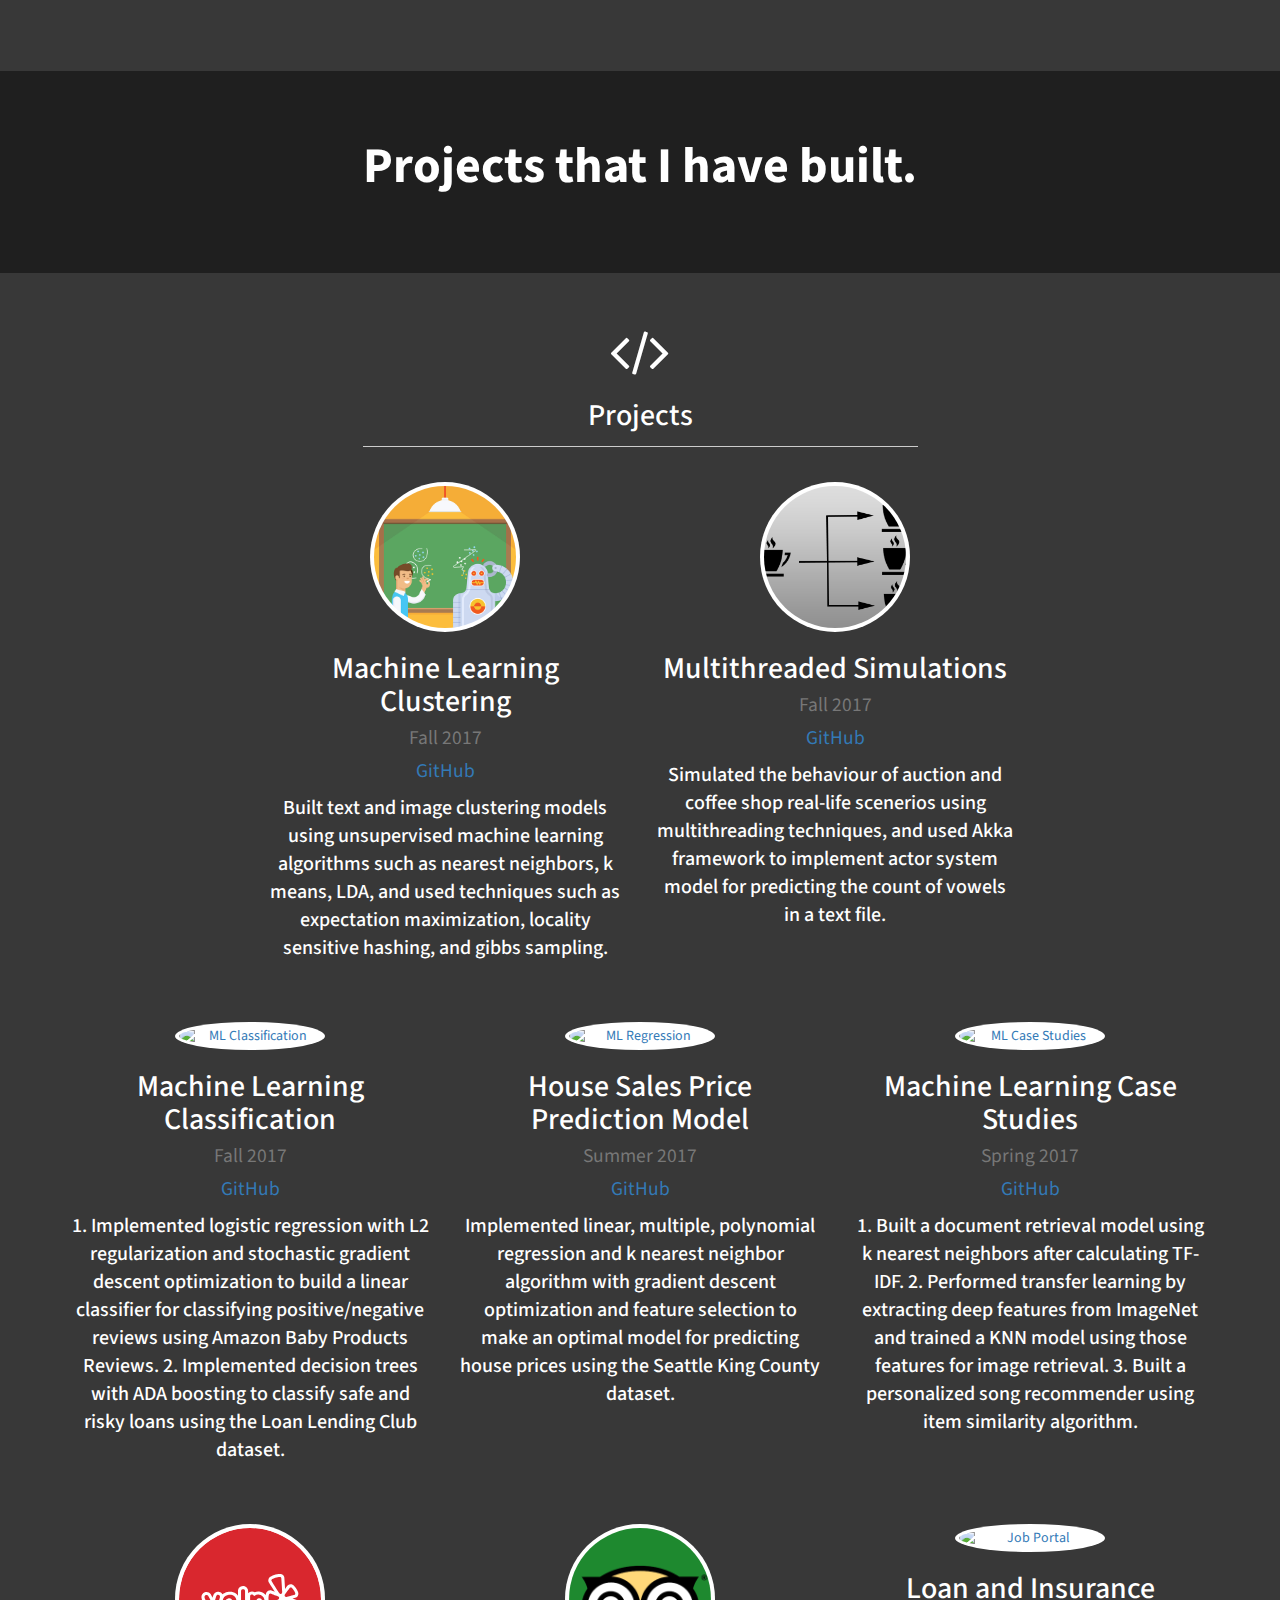
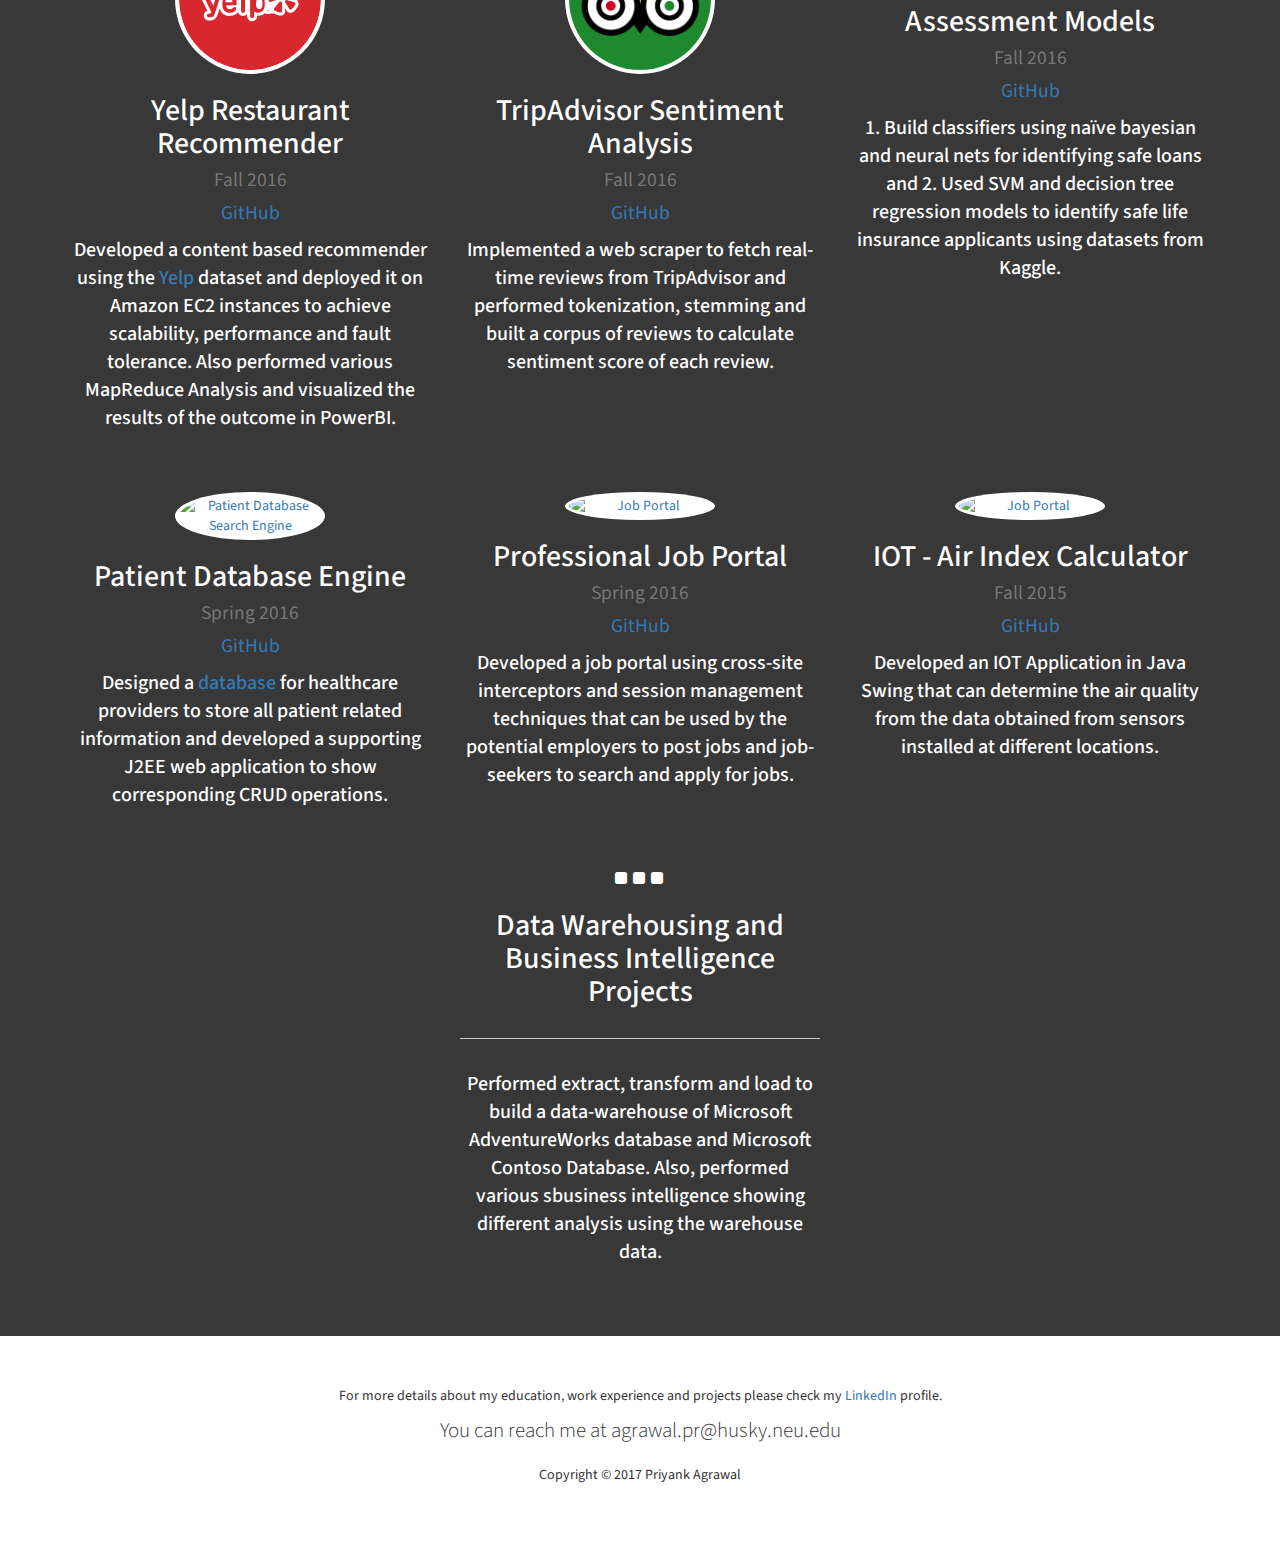
==== commit 7a067b96: "new project added" ====
--- a/index.html
+++ b/index.html
@@ -197,12 +197,24 @@
             <br>
 
             <div class="row">
+              <div class="col-lg-2 text-center">
+              </div>
+
               <div class="col-lg-4 text-center">
+                  <a target="_blank" href="https://github.com/agrawal-priyank/machine-learning-clustering-retrieval">
+                  <img class="img-responsive img-circle center-block grow" src="img/cluster.jpg" width="150px" alt="ML Clustering"></a>
+                  <h2><span>Machine Learning Clustering</span><br>
+                  <small>Fall 2017</small><br>
+                  <small><a target="_blank" href="https://github.com/agrawal-priyank/machine-learning-clustering-retrieval">GitHub</a></small>
+                  </h2>
+                  <p class="lead">
+                    Built text and image clustering models using unsupervised machine learning algorithms such as nearest neighbors, k means, LDA, and used techniques such as expectation maximization, locality sensitive hashing, and gibbs sampling.
+                  </p>
               </div>
 
               <div class="col-lg-4 text-center">
                   <a target="_blank" href="https://github.com/agrawal-priyank/Multithreaded-Simulations">
-                  <img class="img-responsive img-circle center-block grow" src="img/multi.jpg" width="150px" alt="Multithreading"></a>
+                  <img class="img-responsive img-circle center-block grow" src="img/thread.png" width="150px" alt="Multithreading"></a>
                   <h2><span>Multithreaded Simulations</span><br>
                   <small>Fall 2017</small><br>
                   <small><a target="_blank" href="https://github.com/agrawal-priyank/Multithreaded-Simulations">GitHub</a></small>
@@ -212,7 +224,7 @@
                   </p>
               </div>
 
-              <div class="col-lg-4 text-center">
+              <div class="col-lg-2 text-center">
               </div>
             </div>
 
@@ -223,7 +235,7 @@
             <div class="row">
               <div class="col-lg-4 text-center">
                   <a target="_blank" href="https://github.com/agrawal-priyank/machine-learning-classification">
-                  <img class="img-responsive img-circle center-block grow" src="img/ml.jpg" width="150px" alt="ML Regression"></a>
+                  <img class="img-responsive img-circle center-block grow" src="img/ml.jpg" width="150px" alt="ML Classification"></a>
                   <h2><span>Machine Learning Classification</span><br>
                   <small>Fall 2017</small><br>
                   <small><a target="_blank" href="https://github.com/agrawal-priyank/machine-learning-classification">GitHub</a></small>
@@ -248,7 +260,7 @@
 
               <div class="col-lg-4 text-center">
                   <a target="_blank" href="https://github.com/agrawal-priyank/machine-learning-case-studies">
-                  <img class="img-responsive img-circle center-block grow" src="img/ml.jpg" width="150px" alt="ML"></a>
+                  <img class="img-responsive img-circle center-block grow" src="img/ml.jpg" width="150px" alt="ML Case Studies"></a>
                   <h2><span>Machine Learning Case Studies</span><br>
                   <small>Spring 2017</small><br>
                   <small><a target="_blank" href="https://github.com/agrawal-priyank/machine-learning-case-studies">GitHub</a></small>
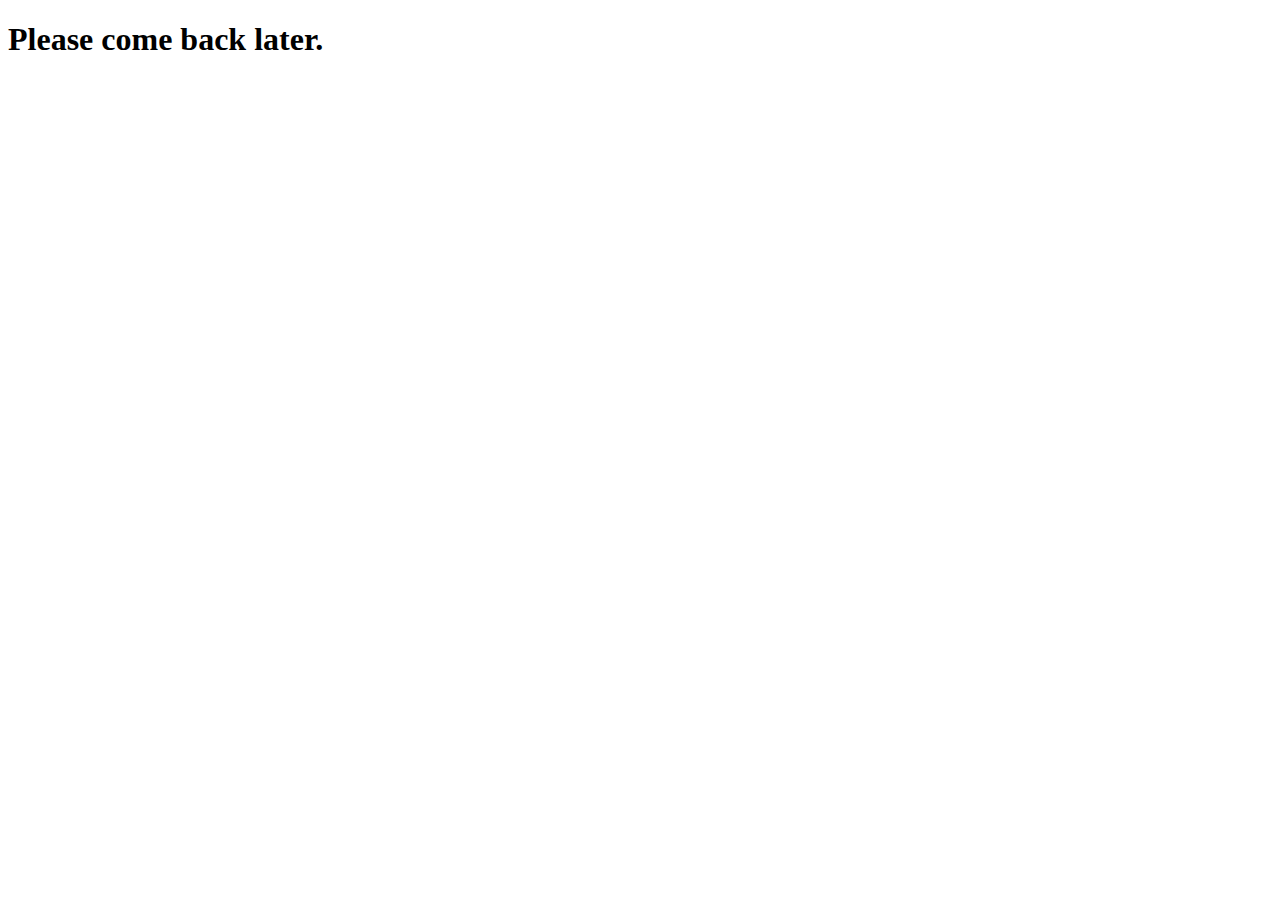
==== commit 58bebebe: "Minor update" ====
--- a/index.html
+++ b/index.html
@@ -1,510 +1,10 @@
 <!DOCTYPE html>
-<html lang="en">
-
+<html>
 <head>
-    <meta charset="utf-8">
-    <meta http-equiv="X-UA-Compatible" content="IE=edge">
-    <meta name="viewport" content="width=device-width, initial-scale=1">
-    <meta name="description" content="">
-    <meta name="author" content="">
-
-    <title>Priyank Agrawal</title>
-
-    <!-- Bootstrap Core CSS -->
-    <link href="css/bootstrap.min.css" rel="stylesheet">
-
-    <!-- Custom CSS -->
-    <link href="css/style.css" rel="stylesheet">
-
-    <!-- Custom Fonts -->
-    <link href="font-awesome/css/font-awesome.min.css" rel="stylesheet" type="text/css">
-    <link rel="stylesheet" href="https://cdnjs.cloudflare.com/ajax/libs/font-awesome/4.7.0/css/font-awesome.min.css">
-    <link href="https://fonts.googleapis.com/css?family=Source+Sans+Pro:300,400,700,300italic,400italic,700italic" rel="stylesheet" type="text/css">
-
-    <!-- Favicons -->
-    <link rel="shortcut icon" href="img/favicon.png" >
+<title>Priyank Agrawal</title>
+<meta name="facebook-domain-verification" content="r16jpv14el348op2qtzo3tlttao4jm" />
 </head>
-
 <body>
-    <!-- Navigation begins -->
-    <a id="menu-toggle" href="#" class="btn btn-dark btn-lg toggle"><i class="fa fa-bars"></i></a>
-    <nav id="sidebar-wrapper">
-        <ul class="sidebar-nav">
-            <a id="menu-close" href="#" class="btn btn-light btn-lg pull-right toggle"><i class="fa fa-times"></i></a>
-            <li class="sidebar-brand">
-                <a href="" onclick=$("#menu-close").click();>Priyank Agrawal</a>
-            </li>
-            <li>
-                <a href="#home" onclick=$("#menu-close").click();>Home</a>
-            </li>
-            <li>
-                <a href="#summary" onclick=$("#menu-close").click();>Summary</a>
-            </li>
-            <li>
-                <a href="#work" onclick=$("#menu-close").click();>Employment</a>
-            </li>
-            <li>
-                <a href="#projects" onclick=$("#menu-close").click();>Projects</a>
-            </li>
-        </ul>
-    </nav>
-    <!-- Navigation ends -->
-
-    <!-- Home begins -->
-    <header id="home" class="header">
-        <div class="blurImg">
-            <div class="image"></div>
-            <div class="blur blurimage"></div>
-        </div>
-
-        <div class="text-vertical-center">
-            <img class="img-responsive img-circle center-block grow" src="img/priyank.jpg" width="200px" alt="Priyank Agrawal">
-            <h1>Priyank Agrawal</h1>
-            <h3>Northeastern University Graduate</h3>
-            <br>
-            <a target="_blank" href="https://www.linkedin.com/in/agrawalpriyank1"><span class="fa fa-linkedin-square fa-4x"></span></a>&nbsp;&nbsp;&nbsp;&nbsp;&nbsp;&nbsp;
-            <a target="_blank" href="https://github.com/agrawal-priyank"><span class="fa fa-github fa-4x" aria-hidden="true"></span></a>&nbsp;&nbsp;&nbsp;&nbsp;&nbsp;&nbsp;
-            <br>
-            <br>
-            <br>
-            <a href="#summary" class="btn page-scroll">
-                <i class="fa fa-angle-double-down animated"></i>
-            </a>
-        </div>
-    </header>
-    <!-- Home ends -->
-
-    <!-- Summary begins -->
-    <section id="summary" class="summary">
-        <div class="container">
-            <div class="row">
-                <div class="col-lg-3"></div>
-                <div class="col-lg-6 text-center">
-                    <i class="fa fa-user-circle fa-4x"></i>
-                    <h2>Summary</h2>
-                    <hr>
-                    <p class="lead">
-                      I'm a recent (December 2017) graduate from <a target="_blank" href="http://www.northeastern.edu">Northeastern University</a>, Boston, MA where my major program was Master of Science in Information Systems with a focus in Computer Software Engineering and my minor program was Data Mining Engineering.
-                    </p>
-
-                    <p class="lead">
-                      I completed my internship at <a target="_blank" href="http://www.mathworks.com">MathWorks</a> (MATLAB Makers), Natick, MA where I worked as a Web Application Development Intern for 8 months. My work here revolved around API, Web-Service and Web Application Development and Data Analysis, Reporting and Visualization.
-                    </p>
-
-                    <p class="lead">
-                      Before coming to United States, I worked at a start-up named Bharat Naukri in India from 2014 to 2015. I also interned here during senior year of my undergrad education from 2012 to 2013.
-                    </p>
-
-                    <p class="lead">I completed my Bachelor of Engineering in Computer Engineering in 2013 from <a target="_blank" href="http://svitvasad.ac.in/svit">Sardar Vallabhbhai Patel Institute of Technology</a> affiliated to <a target="_blank" href="http://gtu.ac.in">Gujarat Technological University</a> from Vasad, India.
-                    </p>
-                </div>
-                <div class="col-lg-3"></div>
-            </div>
-        </div>
-        <!-- /.container -->
-    </section>
-    <!-- Summary ends -->
-
-    <!-- Work Image begins-->
-    <section id="workimage" class="content-section text-center">
-        <div class="text-container">
-            <p><strong>Places where I have worked.</strong></p>
-        </div>
-    </section>
-    <!-- Work Image ends -->
-
-    <!-- Work begins -->
-    <section id="work" class="work">
-        <div class="container">
-            <div class="row" id="workheading">
-                <div class="col-lg-3"></div>
-                <div class="col-lg-6 text-center">
-                <i class="fa fa-group fa-4x"></i>
-                <h2>Employment</h2>
-                <hr>
-                </div>
-                <div class="col-lg-3"></div>
-            </div>
-
-            <div class="row" id="mathworks">
-                <div class="col-lg-3"></div>
-                <div class="col-lg-6 text-center">
-                    <a target="_blank" href="http://www.mathworks.com">
-                    <img class="img-responsive img-circle center-block grow" src="img/matlab-icon.png" width="160px" alt="MathWorks"></a>
-                    <h2><span>MathWorks</span><br>
-                    <small>Natick, Massachusetts</small><br>
-                    <small>Web Application Development Intern</small><br>
-                    <small>Jan 2017 to Aug 2017</small>
-                    </h2>
-                    <p class="lead">
-                      I was part of the Cross Site Applications team and had fun being mentored by Senior Developers <a target="_blank" href="https://www.linkedin.com/in/ahowes">Adam Howes</a> and Jason Croci. With their help, I was able to develop two different web applications which are now being used in the organization, and also helped the team in increasing data efficiency and accuracy as well as preparing metrics reporting and visualizations for better decison making.
-                    </P>
-                </div>
-                <div class="col-lg-3"></div>
-            </div>
-
-            <br>
-            <br>
-
-            <div class="row" id="bharatnaukri">
-                <div class="col-lg-3"></div>
-                <div class="col-lg-6 text-center">
-                    <img class="img-responsive img-circle center-block grow bharatnaukri" src="img/ba.png" width="160px" alt="Bhart Naukri">
-                    <h2><span>Bharat Naukri</span><br>
-                    <small>Vadodara, India</small><br>
-                    <small>Software Engineer</small><br>
-                    <small>Jun 2014 to May 2015</small><br>
-                    </h2>
-                    <p class="lead">
-                     After completing my internship here, I joined as full-time employee and was mainly responsible for developing and testing server-side web applications, interacting with customers for preparing business requirements specifications, and supporting in various activities such as environment issues, troubleshooting, version control and defect fixing. 
-                    </p>
-                    <h2>
-                    <small>Software Engineer - Android Intern</small><br>
-                    <small>Jun 2012 to May 2013</small><br>
-                    </h2>
-                    <p class="lead">
-                     I did this internship during the senior year of my undergrad education. I was a part of 3 member team (who were also interns) and we developed an Android phone application from scratch primarily in Java and PHP by following the Agile Scrum approach.
-                    </p>
-                </div>
-                <div class="col-lg-3"></div>
-            </div>
-        </div>
-        <!-- /.container -->
-    </section>
-    <!-- Work ends -->
-
-    <!-- Projects Image begins-->
-    <section id="projectimage" class="content-section text-center">
-        <div class="text-container">
-            <p><strong>Projects that I have built.</strong></p>
-        </div>
-    </section>
-    <!-- Projects Image ends -->
-
-    <!-- Projects begins -->
-    <section id="projects" class="projects">
-        <div class="container">
-            <div class="row" id="projectsheading">
-                <div class="col-lg-3"></div>
-                <div class="col-lg-6 text-center">
-                <i class="fa fa-code fa-4x"></i>
-                <h2>Projects</h2>
-                <hr>
-                </div>
-                <div class="col-lg-3"></div>
-            </div>
-
-            <br>
-
-            <div class="row">
-              <div class="col-lg-2 text-center">
-              </div>
-
-              <div class="col-lg-4 text-center">
-                  <a target="_blank" href="https://github.com/agrawal-priyank/machine-learning-clustering-retrieval">
-                  <img class="img-responsive img-circle center-block grow" src="img/cluster.jpg" width="150px" alt="ML Clustering"></a>
-                  <h2><span>Machine Learning Clustering</span><br>
-                  <small>Fall 2017</small><br>
-                  <small><a target="_blank" href="https://github.com/agrawal-priyank/machine-learning-clustering-retrieval">GitHub</a></small>
-                  </h2>
-                  <p class="lead">
-                    Built text and image clustering models using unsupervised machine learning algorithms such as nearest neighbors, k means, LDA, and used techniques such as expectation maximization, locality sensitive hashing, and gibbs sampling.
-                  </p>
-              </div>
-
-              <div class="col-lg-4 text-center">
-                  <a target="_blank" href="https://github.com/agrawal-priyank/Multithreaded-Simulations">
-                  <img class="img-responsive img-circle center-block grow" src="img/thread.png" width="150px" alt="Multithreading"></a>
-                  <h2><span>Multithreaded Simulations</span><br>
-                  <small>Fall 2017</small><br>
-                  <small><a target="_blank" href="https://github.com/agrawal-priyank/Multithreaded-Simulations">GitHub</a></small>
-                  </h2>
-                  <p class="lead">
-                    Simulated the behaviour of auction and coffee shop real-life scenerios using multithreading techniques, and used Akka framework to implement actor system model for predicting the count of vowels in a text file.
-                  </p>
-              </div>
-
-              <div class="col-lg-2 text-center">
-              </div>
-            </div>
-
-            <br>
-            <br>
-
-
-            <div class="row">
-              <div class="col-lg-4 text-center">
-                  <a target="_blank" href="https://github.com/agrawal-priyank/machine-learning-classification">
-                  <img class="img-responsive img-circle center-block grow" src="img/ml.jpg" width="150px" alt="ML Classification"></a>
-                  <h2><span>Machine Learning Classification</span><br>
-                  <small>Fall 2017</small><br>
-                  <small><a target="_blank" href="https://github.com/agrawal-priyank/machine-learning-classification">GitHub</a></small>
-                  </h2>
-                  <p class="lead">
-                    1. Implemented logistic regression with L2 regularization and stochastic gradient descent optimization to build a linear classifier for classifying positive/negative reviews using Amazon Baby Products Reviews. 
-                    2. Implemented decision trees with ADA boosting to classify safe and risky loans using the Loan Lending Club dataset.
-                  </p>
-              </div>
-
-              <div class="col-lg-4 text-center">
-                  <a target="_blank" href="https://github.com/agrawal-priyank/machine-learning-regression">
-                  <img class="img-responsive img-circle center-block grow" src="img/house.jpg" width="150px" alt="ML Regression"></a>
-                  <h2><span>House Sales Price Prediction Model</span><br>
-                  <small>Summer 2017</small><br>
-                  <small><a target="_blank" href="https://github.com/agrawal-priyank/machine-learning-regression">GitHub</a></small>
-                  </h2>
-                  <p class="lead">
-                    Implemented linear, multiple, polynomial regression and k nearest neighbor algorithm with gradient descent optimization and feature selection to make an optimal model for predicting house prices using the Seattle King County dataset.
-                  </p>
-              </div>
-
-              <div class="col-lg-4 text-center">
-                  <a target="_blank" href="https://github.com/agrawal-priyank/machine-learning-case-studies">
-                  <img class="img-responsive img-circle center-block grow" src="img/ml.jpg" width="150px" alt="ML Case Studies"></a>
-                  <h2><span>Machine Learning Case Studies</span><br>
-                  <small>Spring 2017</small><br>
-                  <small><a target="_blank" href="https://github.com/agrawal-priyank/machine-learning-case-studies">GitHub</a></small>
-                  </h2>
-                  <p class="lead">
-                    1. Built a document retrieval model using k nearest neighbors after calculating TF-IDF.
-                    2. Performed transfer learning by extracting deep features from ImageNet and trained a KNN model using those features for image retrieval.
-                    3. Built a personalized song recommender using item similarity algorithm.
-                  </p>
-              </div>
-            </div>
-
-            <br>
-            <br>
-
-            <div class="row">
-                <div class="col-lg-4 text-center">
-                    <a target="_blank" href="https://www.yelp.com/dataset_challenge">
-                    <img class="img-responsive img-circle center-block grow" src="img/yelp.svg" width="150px" alt="Yelp"></a>
-                    <h2><span>Yelp Restaurant Recommender</span><br>
-                    <small>Fall 2016</small><br>
-                    <small><a target="_blank" href="https://github.com/agrawal-priyank/Restaurant-Recommender-System-AWS-Hadoop-MapReduce">GitHub</a></small>
-                    </h2>
-                    <p class="lead">
-                      Developed a content based recommender using the <a target="_blank" href="https://www.yelp.com/dataset_challenge">Yelp</a> dataset and deployed it on Amazon EC2 instances to achieve scalability, performance and fault tolerance. Also performed various MapReduce Analysis and visualized the results of the outcome in PowerBI.
-                    </p>
-                </div>
-
-                <div class="col-lg-4 text-center">
-                    <a target="_blank" href="http://www.tripadvisor.com/Hotel_Review-g37209-d1762915-Reviews-JW_Marriott_Indianapolis-Indianapolis_Indiana.html">
-                    <img class="img-responsive img-circle center-block grow" src="img/tripadvisor.png" width="150px" alt="Trip Advisor"></a>
-                    <h2><span>TripAdvisor Sentiment Analysis</span><br>
-                    <small>Fall 2016</small><br>
-                    <small><a target="_blank" href="https://github.com/agrawal-priyank/Web-Scraper-Sentiment-Analysis-TripAdvisor">GitHub</a></small>
-                    </h2>
-                    <p class="lead">Implemented a web scraper to fetch real-time reviews from TripAdvisor and performed tokenization, stemming and built a corpus of reviews to calculate sentiment score of each review.
-                    </p>
-                </div>
-
-                <div class="col-lg-4 text-center">
-                    <a target="_blank" href="https://www.kaggle.com/">
-                    <img class="img-responsive img-circle center-block grow" src="img/kaggle.png" width="150px" alt="Job Portal"></a>
-                    <h2><span>Loan and Insurance Assessment Models</span><br>
-                    <small>Fall 2016</small><br>
-                    <small><a target="_blank" href="https://github.com/agrawal-priyank/Machine-Learning-Models-For-Insurance-Loan-Applicants">GitHub</a></small>
-                    </h2>
-                    <p class="lead">
-                      1. Build classifiers using naïve bayesian and neural nets for identifying safe loans and
-                      2. Used SVM and decision tree regression models to identify safe life insurance applicants using datasets from Kaggle.
-                    </p>
-                </div>
-            </div>
-
-            <br>
-            <br>
-
-            <div class="row">
-                <div class="col-lg-4 text-center">
-                    <a target="_blank" href="https://github.com/agrawal-priyank/Patient-Database-Search-Engine">
-                    <img class="img-responsive img-circle center-block grow" src="img/database.svg" width="150px" alt="Patient Database Search Engine"></a>
-                    <h2><span>Patient Database Engine</span><br>
-                    <small>Spring 2016</small><br>
-                    <small><a target="_blank" href="https://github.com/agrawal-priyank/Patient-Database-Search-Engine">GitHub</a></small>
-                    </h2>
-                    <p class="lead">Designed a <a target="_blank" href="https://github.com/agrawal-priyank/Patient-Database-Search-Engine/blob/master/model/Patient_Model_PARSd.jpeg">database</a> for healthcare providers to store all patient related information and developed a supporting J2EE web application to show corresponding CRUD operations.</p>
-                </div>
-
-                <div class="col-lg-4 text-center">
-                    <a target="_blank" href="https://github.com/agrawal-priyank/Job-Portal-Full-Stack-Web-Application">
-                    <img class="img-responsive img-circle center-block grow" src="img/job.svg" width="150px" alt="Job Portal"></a>
-                    <h2><span>Professional Job Portal</span><br>
-                    <small>Spring 2016</small><br>
-                    <small><a target="_blank" href="https://github.com/agrawal-priyank/Job-Portal-Full-Stack-Web-Application">GitHub</a></small>
-                    </h2>
-                    <p class="lead">Developed a job portal using cross-site interceptors and session management techniques that can be used by the potential employers to post jobs and job-seekers to search and apply for jobs.</p>
-                </div>
-
-                <div class="col-lg-4 text-center">
-                    <a target="_blank" href="https://github.com/agrawal-priyank/Internet-Of-Things-Smart-Air-Index-Calculator">
-                    <img class="img-responsive img-circle center-block grow" src="img/iot.png" width="150px" alt="Job Portal"></a>
-                    <h2><span>IOT - Air Index Calculator</span><br>
-                    <small>Fall 2015</small><br>
-                    <small><a target="_blank" href="https://github.com/agrawal-priyank/Internet-Of-Things-Smart-Air-Index-Calculator">GitHub</a></small>
-                    </h2>
-                    <p class="lead">Developed an IOT Application in Java Swing that can determine the air quality from the data obtained from sensors installed at different locations.</p>
-                </div>
-            </div>
-
-            <br>
-            <br>
-
-            <div class="row">
-                <div class="col-lg-4"></div>
-                <div class="col-lg-4 text-center">
-                  <i class="fa fa-square fa-1x"></i>&nbsp;
-                  <i class="fa fa-square fa-1x"></i>&nbsp;
-                  <i class="fa fa-square fa-1x"></i>&nbsp;
-                  <h2><span>Data Warehousing and Business Intelligence Projects</span><br>
-                  <hr>
-                  </h2>
-                  <p class="lead">Performed extract, transform and load to build a data-warehouse of Microsoft AdventureWorks database and Microsoft Contoso Database. Also, performed various sbusiness intelligence showing different analysis using the warehouse data.</p>
-                </div>
-                <div class="col-lg-4"></div>
-            </div>
-        </div>
-        <!-- /.container -->
-    </section>
-    <!-- Projects ends -->
-
-    <!-- Footer begins -->
-    <footer>
-        <div class="container text-center">
-            <p>For more details about my education, work experience and projects please check my <a target="_blank" href="https://www.linkedin.com/in/agrawalpriyank1/">LinkedIn</a> profile.</p>
-            <p class="lead">You can reach me at agrawal.pr@husky.neu.edu</p>
-            <p>Copyright &copy; 2017 Priyank Agrawal</p>
-        </div>
-    </footer>
-    <!-- Footer ends -->
-
-    <!-- Bact to top begins -->
-    <a id="back-to-top" href="#" class="btn btn-dark btn-lg back-to-top" role="button"><span class="glyphicon glyphicon-chevron-up"></span></a>
-    <!-- Bact to top ends -->
-
-    <!-- jQuery -->
-    <script src="js/jquery.js"></script>
-
-    <!-- Bootstrap Core JavaScript -->
-    <script src="js/bootstrap.min.js"></script>
-
-    <!-- Custom Theme JavaScript -->
-    <script>
-    // Closes the sidebar menu
-    $("#menu-close").click(function(e) {
-        e.preventDefault();
-        $("#sidebar-wrapper").toggleClass("active");
-    });
-    // Opens the sidebar menu
-    $("#menu-toggle").click(function(e) {
-        e.preventDefault();
-        $("#sidebar-wrapper").toggleClass("active");
-    });
-    // Scrolls to the selected menu item on the page
-    $(function() {
-        $('a[href*=#]:not([href=#],[data-toggle],[data-target],[data-slide])').click(function() {
-            if (location.pathname.replace(/^\//, '') == this.pathname.replace(/^\//, '') || location.hostname == this.hostname) {
-                var target = $(this.hash);
-                target = target.length ? target : $('[name=' + this.hash.slice(1) + ']');
-                if (target.length) {
-                    $('html,body').animate({
-                        scrollTop: target.offset().top
-                    }, 1000);
-                    return false;
-                }
-            }
-        });
-    });
-    //#to-top button appears after scrolling
-    var fixed = false;
-    $(document).scroll(function() {
-        if ($(this).scrollTop() > 250) {
-            if (!fixed) {
-                fixed = true;
-                // $('#to-top').css({position:'fixed', display:'block'});
-                $('#to-top').show("slow", function() {
-                    $('#to-top').css({
-                        position: 'fixed',
-                        display: 'block'
-                    });
-                });
-            }
-        } else {
-            if (fixed) {
-                fixed = false;
-                $('#to-top').hide("slow", function() {
-                    $('#to-top').css({
-                        display: 'none'
-                    });
-                });
-            }
-        }
-    });
-    // Disable Google Maps scrolling
-    // See http://stackoverflow.com/a/25904582/1607849
-    // Disable scroll zooming and bind back the click event
-    var onMapMouseleaveHandler = function(event) {
-        var that = $(this);
-        that.on('click', onMapClickHandler);
-        that.off('mouseleave', onMapMouseleaveHandler);
-        that.find('iframe').css("pointer-events", "none");
-    }
-    var onMapClickHandler = function(event) {
-            var that = $(this);
-            // Disable the click handler until the user leaves the map area
-            that.off('click', onMapClickHandler);
-            // Enable scrolling zoom
-            that.find('iframe').css("pointer-events", "auto");
-            // Handle the mouse leave event
-            that.on('mouseleave', onMapMouseleaveHandler);
-        }
-        // Enable map zooming with mouse scroll when the user clicks the map
-    $('.map').on('click', onMapClickHandler);
-    </script>
-
-    <!-- Blur Function -->
-    <script type="text/javascript">
-    (function () {
-        $(window).scroll(function () {
-            var oVal;
-            oVal = $(window).scrollTop() / 500;
-            return $('.blur').css('opacity', oVal);
-        });
-    }.call(this));
-    </script>
-
-    <!-- Google Analytics -->
-    <script>
-    (function(i,s,o,g,r,a,m){i['GoogleAnalyticsObject']=r;i[r]=i[r]||function(){
-        (i[r].q=i[r].q||[]).push(arguments)},i[r].l=1*new Date();a=s.createElement(o),
-        m=s.getElementsByTagName(o)[0];a.async=1;a.src=g;m.parentNode.insertBefore(a,m)
-    })(window,document,'script','https://www.google-analytics.com/analytics.js','ga');
-    ga('create', 'UA-99837097-1', 'auto');
-    ga('send', 'pageview');
-    </script>
-
-    <!-- Back to top -->
-    <script>
-    $(document).ready(function(){
-        $(window).scroll(function () {
-            if ($(this).scrollTop() > 50) {
-                $('#back-to-top').fadeIn();
-            } else {
-                $('#back-to-top').fadeOut();
-            }
-        });
-        // scroll body to 0px on click
-        $('#back-to-top').click(function () {
-            $('#back-to-top').tooltip('hide');
-            $('body,html').animate({
-                scrollTop: 0
-            }, 800);
-            return false;
-        });
-        $('#back-to-top').tooltip('show');
-    });
-    </script>
+<h1>Please come back later.</h1>
 </body>
-</html>
+</html>